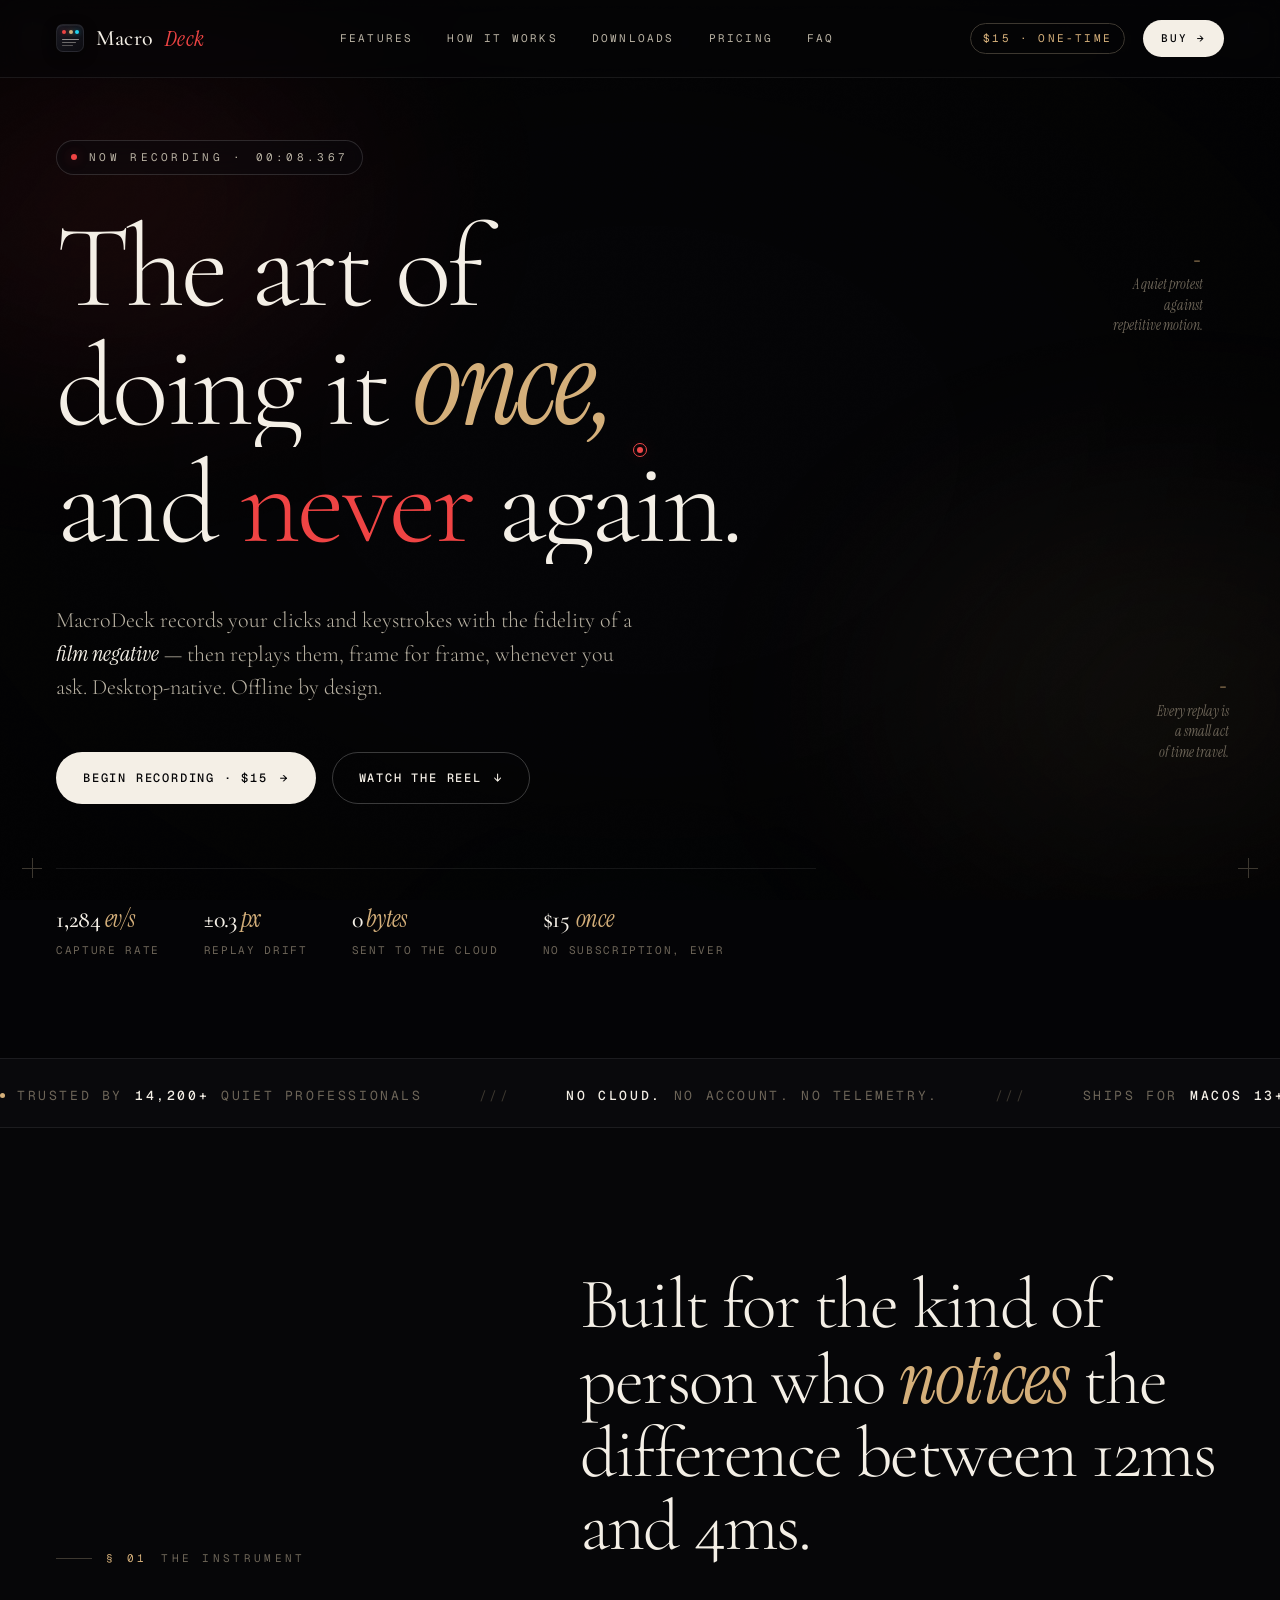
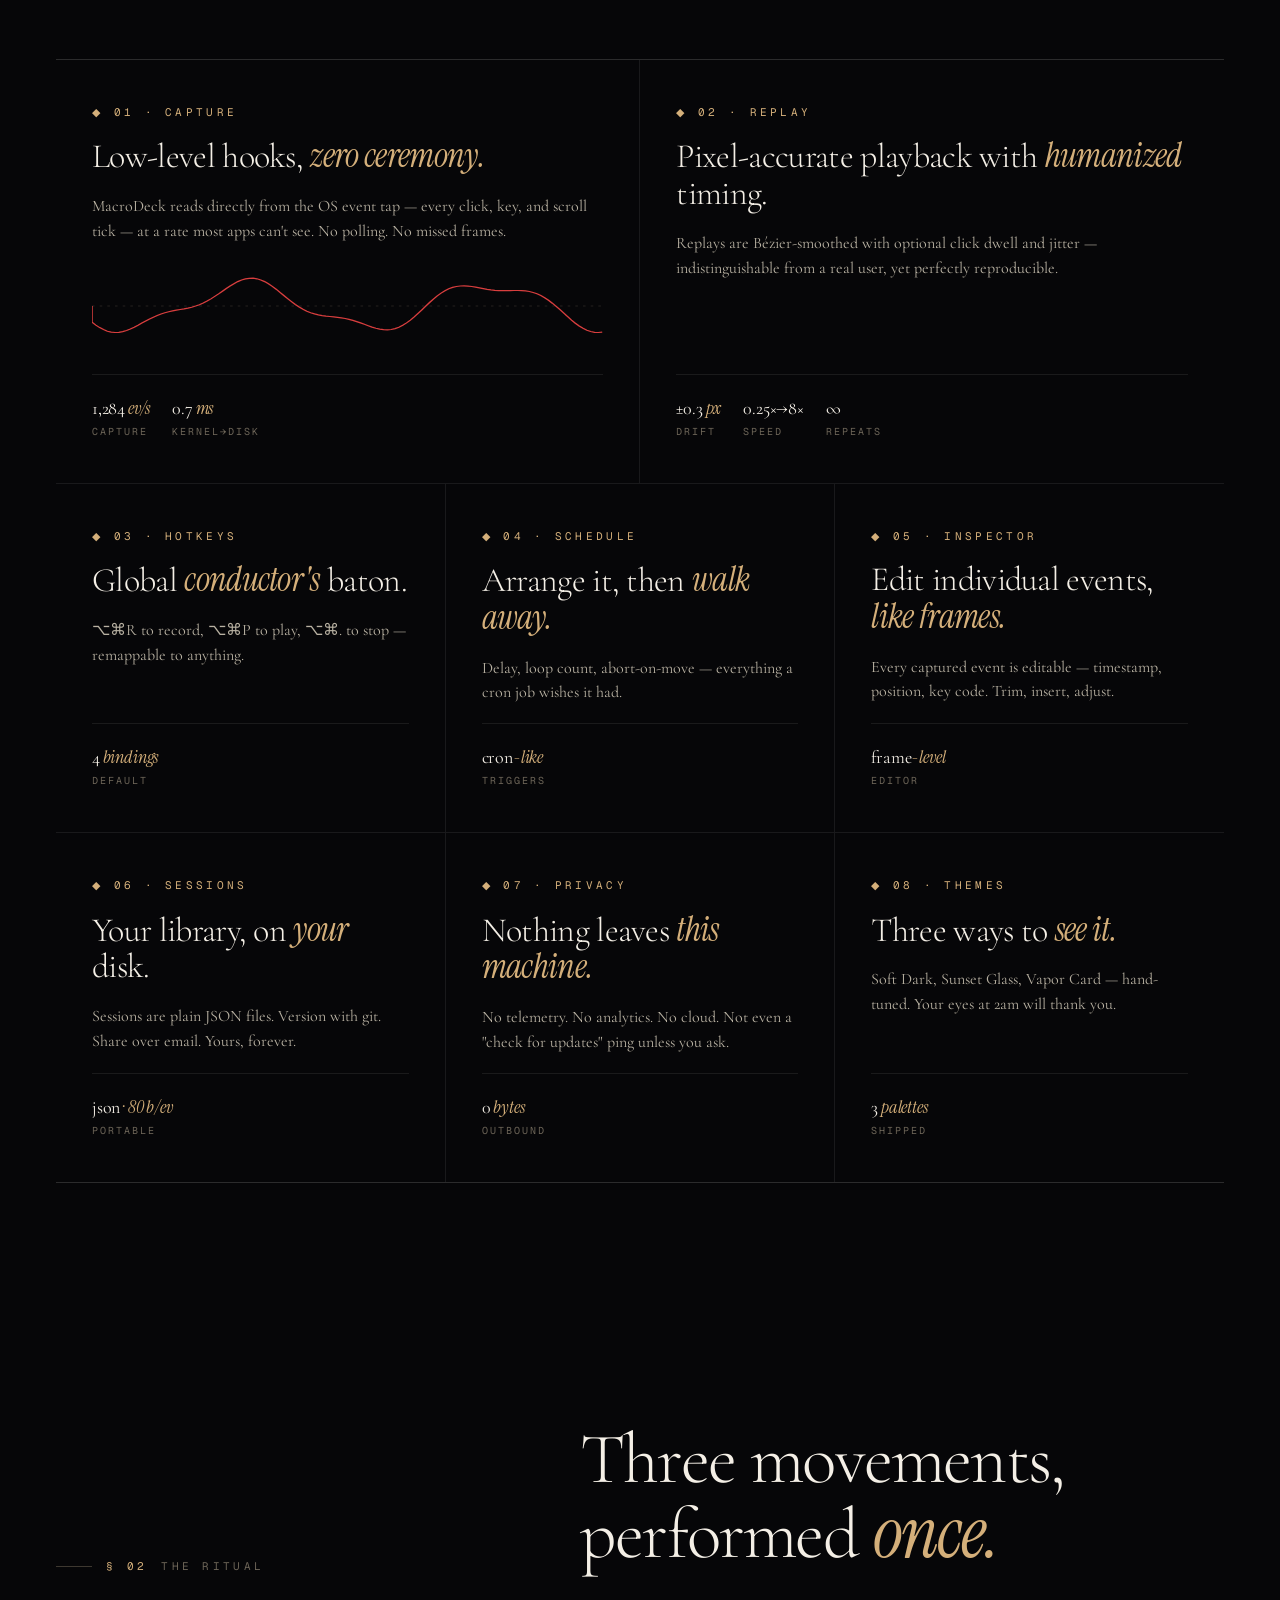
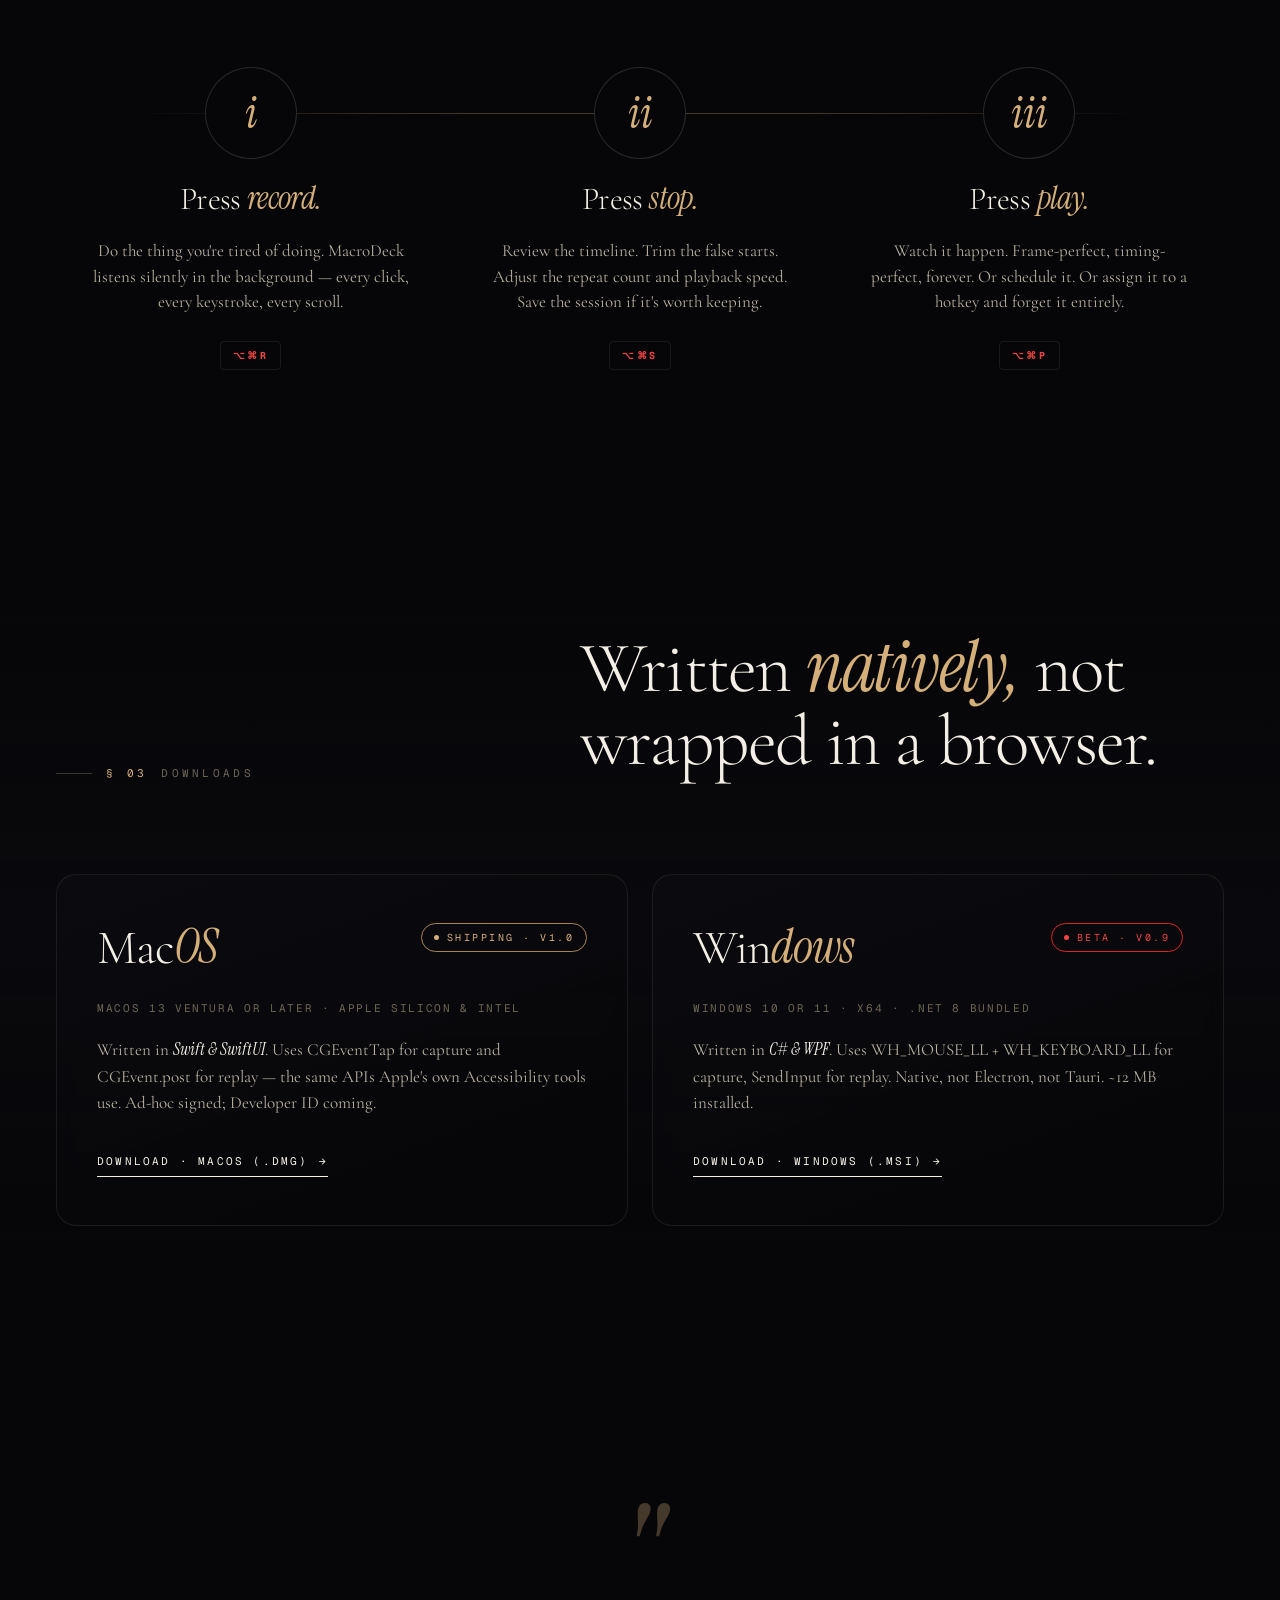
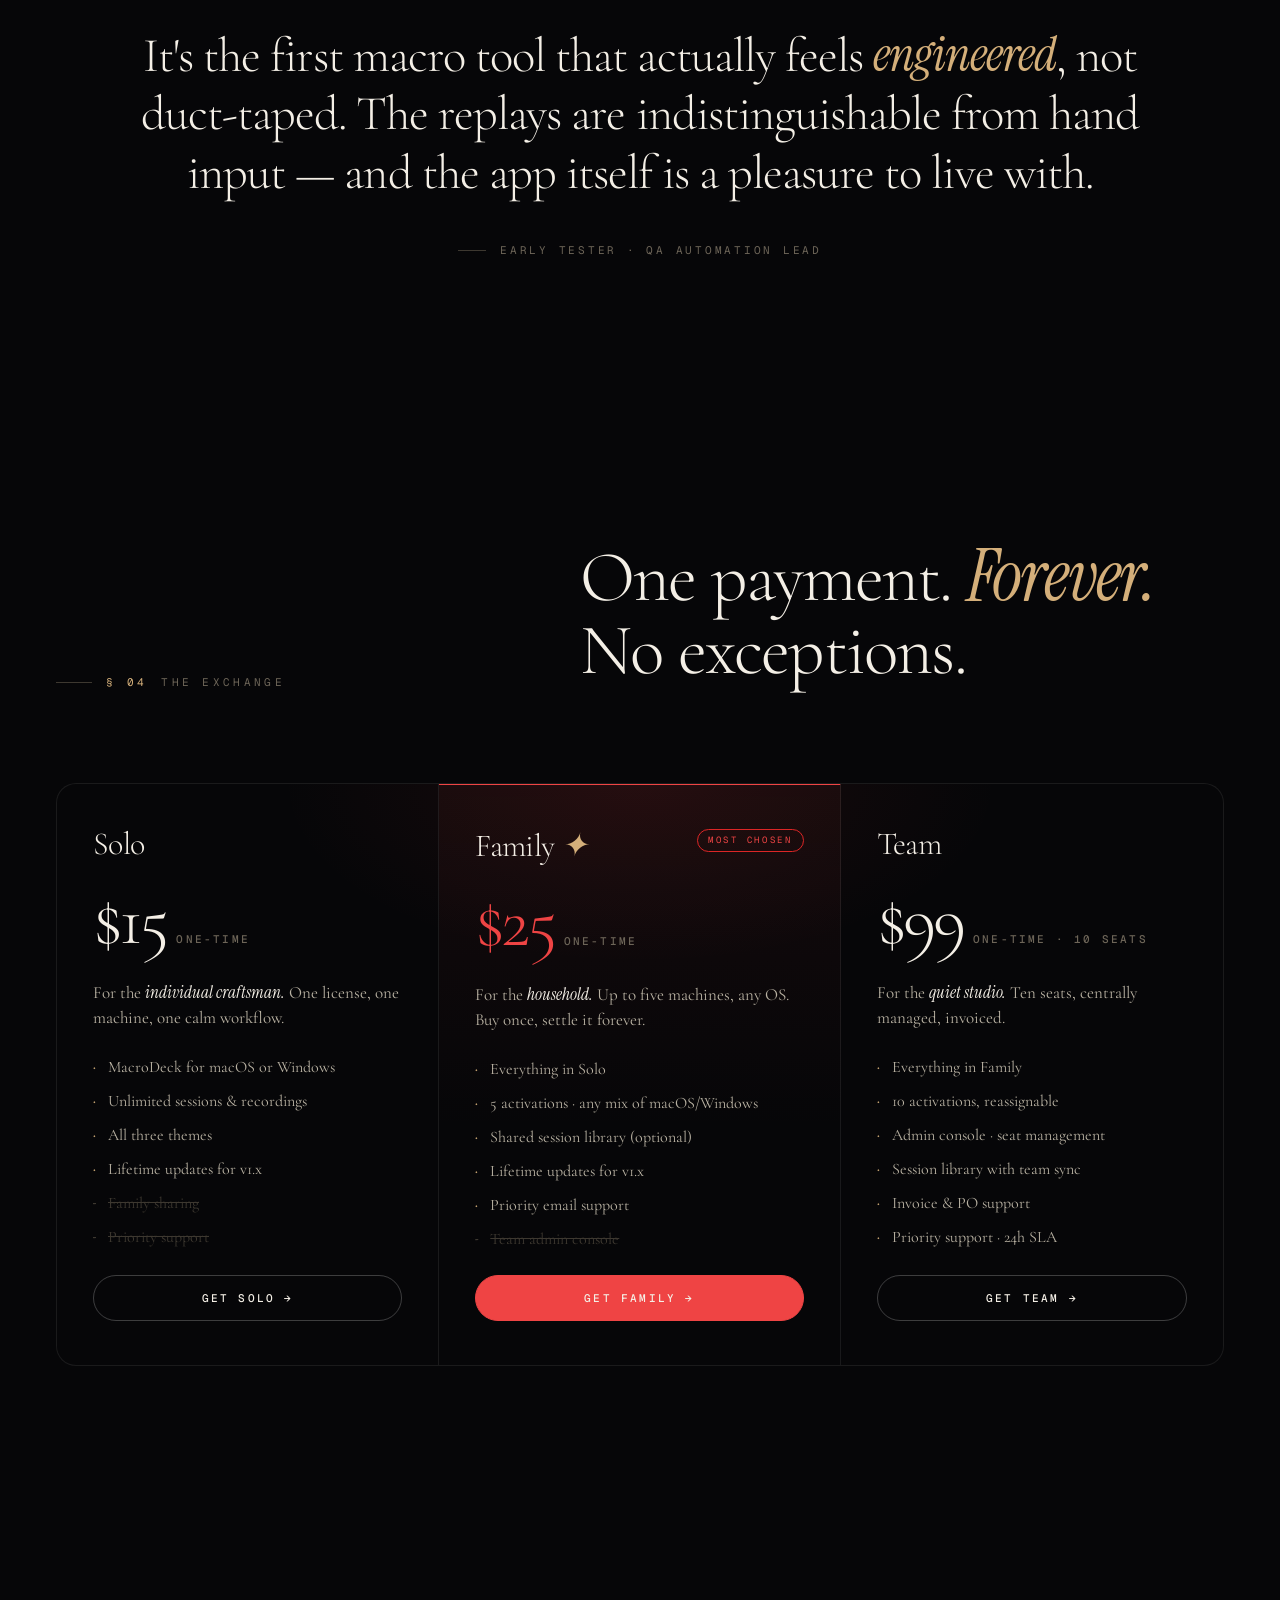
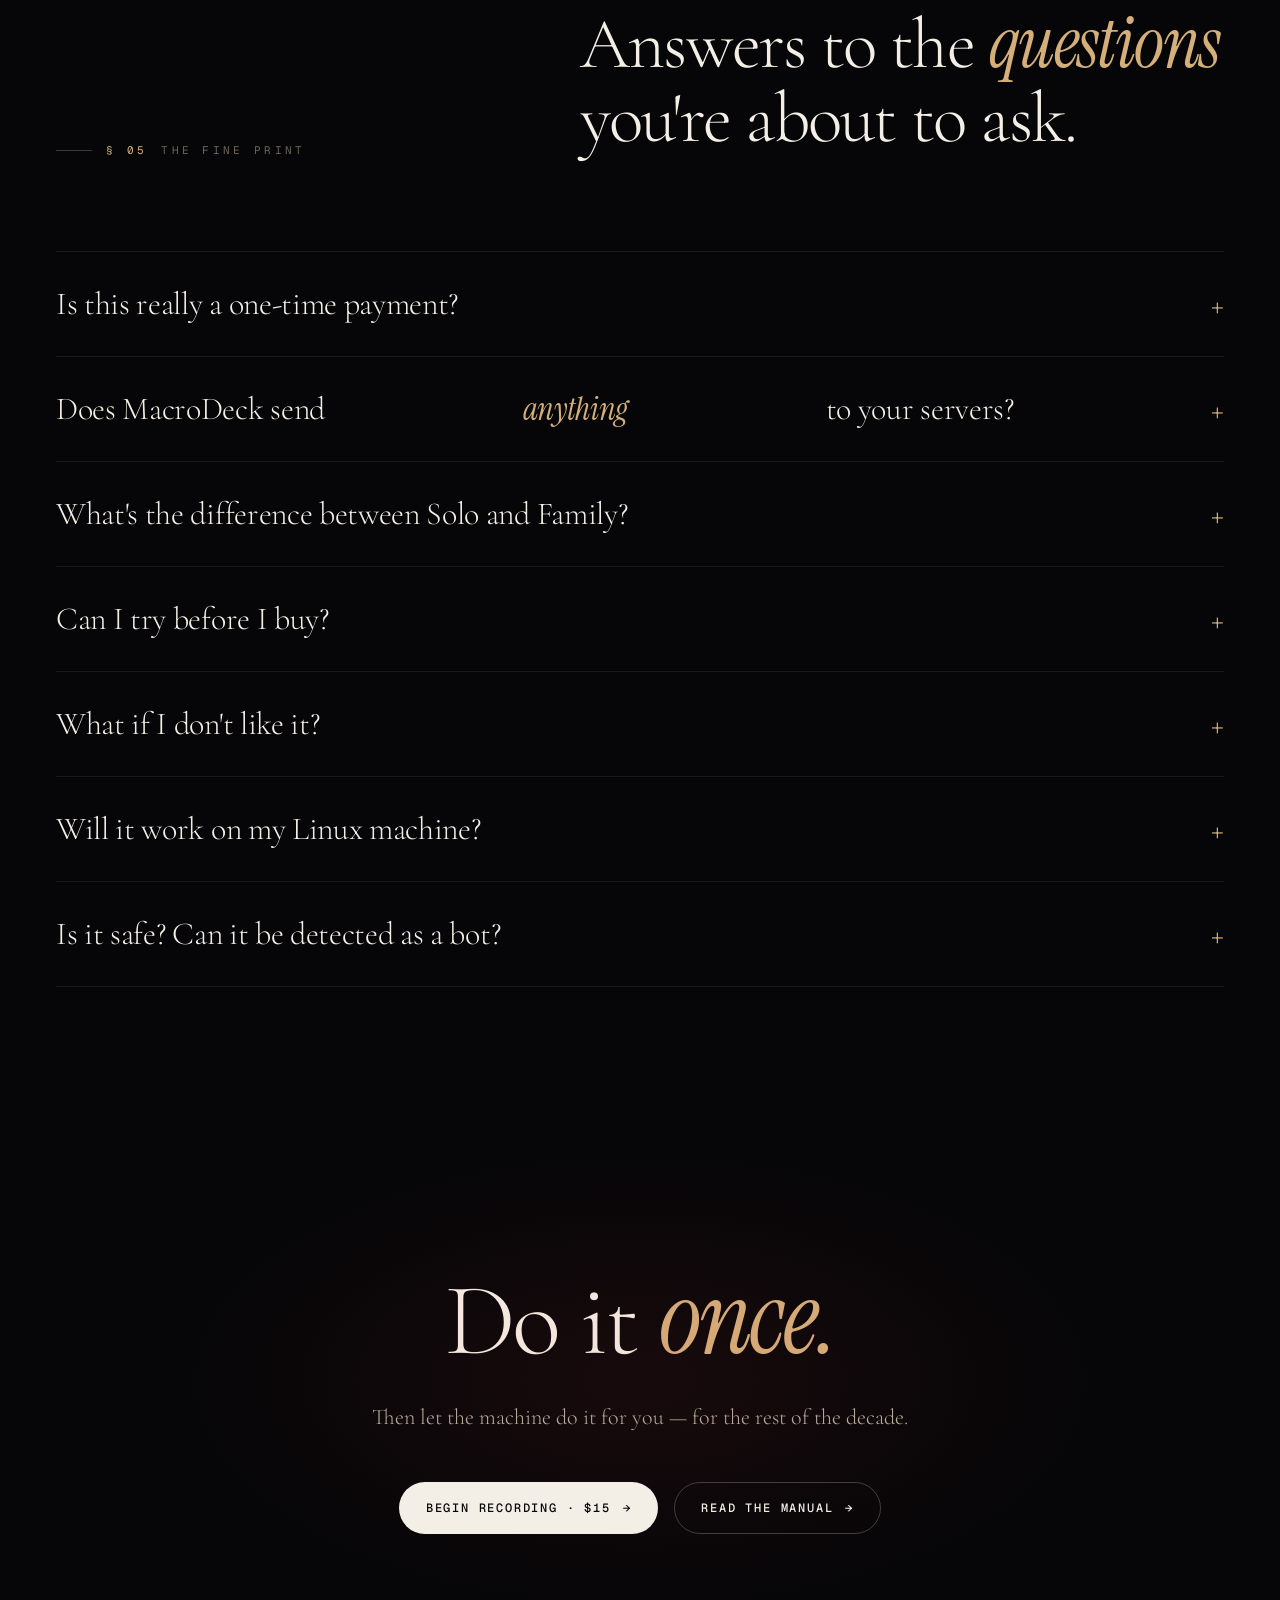
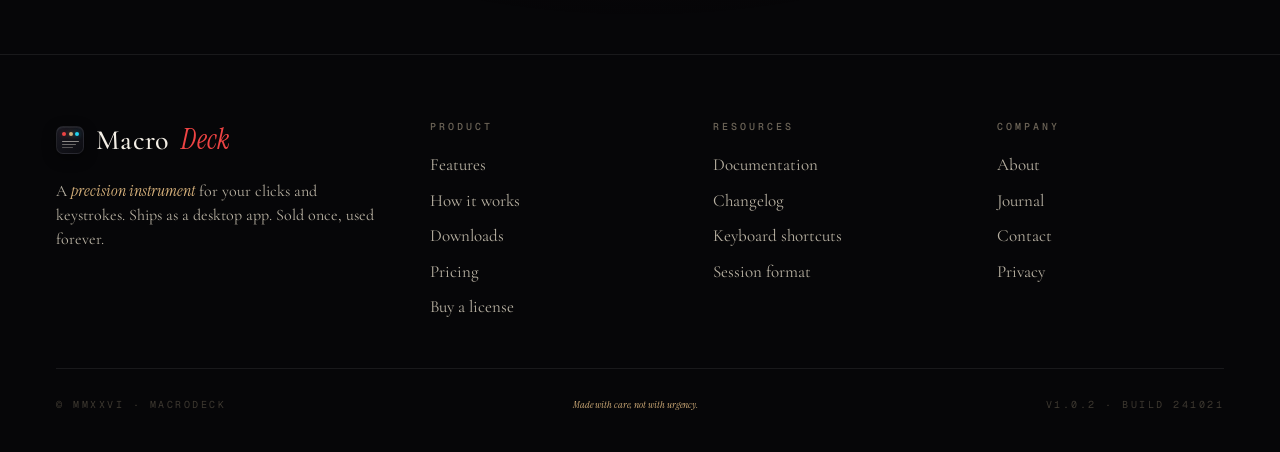
==== index.html @ 84c3fef1 "Wire Azure auto-deploy + download buttons to github releases" ====
<!doctype html>
<html lang="en">
<head>
<meta charset="utf-8" />
<meta name="viewport" content="width=device-width, initial-scale=1" />
<title>MacroDeck — The art of doing it once, and never again</title>
<meta name="description" content="A precision macro recorder for macOS and Windows. Record your clicks and keystrokes with film-grade fidelity, then replay them whenever you ask. $15 one-time." />
<link rel="preconnect" href="https://fonts.googleapis.com">
<link rel="preconnect" href="https://fonts.gstatic.com" crossorigin>
<link href="https://fonts.googleapis.com/css2?family=Geist+Mono:wght@300;400;500;600&family=Instrument+Serif:ital@0;1&family=Cormorant+Garamond:ital,wght@0,300..700;1,300..700&display=swap" rel="stylesheet">
<style>
  :root{
    --bg-0:#060608;
    --bg-1:#0c0c11;
    --bg-2:#121219;
    --bg-3:#1a1a23;
    --ink-0:#f4efe6;
    --ink-1:#b8b1a2;
    --ink-2:#6d6558;
    --ink-3:#3d3830;
    --accent:#ef4444;
    --accent-dim:#dc2626;
    --accent-soft:rgba(239,68,68,.35);
    --gold:#d4af7a;
    --gold-dim:#a88555;
    --warm:rgba(212,175,122,.18);
    --rule:rgba(255,255,255,.08);
    --rule-mid:rgba(255,255,255,.14);
    --rule-strong:rgba(255,255,255,.22);
    --ease:cubic-bezier(.2,.8,.2,1);
  }
  *,*::before,*::after{box-sizing:border-box;margin:0;padding:0}
  html{scroll-behavior:smooth;font-size:16px;-webkit-font-smoothing:antialiased}
  body{font-family:'Cormorant Garamond',serif;background:var(--bg-0);color:var(--ink-0);overflow-x:hidden;min-height:100vh;line-height:1.5;cursor:none}
  ::selection{background:var(--accent);color:var(--bg-0)}
  img{max-width:100%;display:block}
  button{font-family:inherit;cursor:none;border:0;background:none;color:inherit}
  a{color:inherit;text-decoration:none;cursor:none}
  .mono{font-family:'Geist Mono',monospace;font-feature-settings:"tnum" 1}
  .ital{font-family:'Instrument Serif',serif;font-style:italic;font-weight:400}
  .serif{font-family:'Cormorant Garamond',serif}

  /* ─── ATMOSPHERE ─── */
  .bg-layer{position:fixed;inset:0;z-index:0;pointer-events:none;overflow:hidden}
  .aurora{position:absolute;inset:-20%;filter:blur(90px);opacity:.6;will-change:transform}
  .aurora.one{background:radial-gradient(600px 400px at 20% 30%, rgba(239,68,68,.35), transparent 60%);animation:drift 28s ease-in-out infinite}
  .aurora.two{background:radial-gradient(700px 500px at 80% 70%, rgba(212,175,122,.22), transparent 60%);animation:drift 28s -9s ease-in-out infinite}
  .aurora.three{background:radial-gradient(500px 400px at 50% 100%, rgba(34,211,238,.10), transparent 60%);animation:drift 28s -18s ease-in-out infinite}
  @keyframes drift{
    0%,100%{transform:translate(0,0) scale(1)}
    33%{transform:translate(3%,-2%) scale(1.06)}
    66%{transform:translate(-2%,3%) scale(.98)}
  }
  .vignette{position:fixed;inset:0;z-index:2;pointer-events:none;background:radial-gradient(ellipse at center, transparent 35%, rgba(0,0,0,.5) 100%)}
  .grain{position:fixed;inset:0;z-index:3;pointer-events:none;opacity:.35;mix-blend-mode:overlay;background-image:url("data:image/svg+xml;utf8,<svg xmlns='http://www.w3.org/2000/svg' width='220' height='220'><filter id='n'><feTurbulence baseFrequency='0.9' numOctaves='2'/><feColorMatrix values='0 0 0 0 1 0 0 0 0 1 0 0 0 0 1 0 0 0 0.04 0'/></filter><rect width='100%' height='100%' filter='url(%23n)'/></svg>")}

  /* hero-only cursor trail canvas */
  canvas.trail{position:absolute;inset:0;z-index:1;pointer-events:none}

  /* custom cursor — follows sitewide */
  .cursor-core{position:fixed;z-index:200;width:14px;height:14px;border-radius:50%;border:1.5px solid var(--accent);pointer-events:none;mix-blend-mode:screen;transform:translate(-50%,-50%) translate(50vw,50vh);transition:width .18s var(--ease),height .18s var(--ease)}
  .cursor-core::after{content:"";position:absolute;inset:3px;border-radius:50%;background:var(--accent);box-shadow:0 0 16px var(--accent-soft)}
  .cursor-core.hover{width:40px;height:40px}
  .cursor-core.hover::after{inset:15px}
  .cursor-label{position:fixed;z-index:200;pointer-events:none;font-family:'Geist Mono',monospace;font-size:10px;letter-spacing:.2em;text-transform:uppercase;color:var(--ink-0);background:rgba(6,6,8,.8);border:1px solid rgba(255,255,255,.12);padding:4px 8px;border-radius:4px;transform:translate(16px,16px);backdrop-filter:blur(6px);opacity:0;transition:opacity .2s}
  .cursor-label.on{opacity:1}
  .cursor-label .k{color:var(--accent)}

  /* corner crosshairs (sitewide orientation markers) */
  .crosshair{position:fixed;z-index:6;width:20px;height:20px;pointer-events:none}
  .crosshair::before,.crosshair::after{content:"";position:absolute;background:var(--ink-3)}
  .crosshair::before{left:0;right:0;top:50%;height:1px}
  .crosshair::after{top:0;bottom:0;left:50%;width:1px}
  .crosshair.tl{top:22px;left:22px}
  .crosshair.tr{top:22px;right:22px}
  .crosshair.bl{bottom:22px;left:22px}
  .crosshair.br{bottom:22px;right:22px}

  /* ─── NAV ─── */
  nav.top{position:fixed;top:0;left:0;right:0;z-index:50;padding:20px 56px;display:flex;align-items:center;justify-content:space-between;backdrop-filter:blur(14px);background:rgba(6,6,8,.55);border-bottom:1px solid var(--rule)}
  .logo{font-family:'Cormorant Garamond',serif;font-weight:500;font-size:22px;letter-spacing:.01em;display:flex;align-items:center;gap:12px}
  .logo .ital{color:var(--accent)}
  .logo-mark{width:28px;height:28px;border-radius:7px;background:linear-gradient(145deg, #1a1a23, #0c0c11);border:1px solid rgba(255,255,255,.08);display:grid;grid-template-columns:repeat(3,1fr);grid-template-rows:auto auto;gap:2.5px;padding:5px;box-shadow:0 4px 14px rgba(0,0,0,.45), inset 0 1px 0 rgba(255,255,255,.06)}
  .logo-mark i{display:block;border-radius:50%;width:4px;height:4px;align-self:start;justify-self:center}
  .logo-mark i.r{background:var(--accent);box-shadow:0 0 5px var(--accent-soft)}
  .logo-mark i.a{background:var(--gold);box-shadow:0 0 5px rgba(212,175,122,.5)}
  .logo-mark i.c{background:#22d3ee;box-shadow:0 0 5px rgba(34,211,238,.5)}
  .logo-mark b{grid-column:1 / -1;display:grid;grid-template-rows:repeat(3,1fr);gap:1.5px;margin-top:2px}
  .logo-mark b::before,.logo-mark b::after{content:"";display:block;height:1.2px;border-radius:1px;background:rgba(244,239,230,.55)}
  .logo-mark b::after{width:65%;background:rgba(244,239,230,.3)}
  .logo-mark b em{display:block;height:1.2px;border-radius:1px;background:rgba(244,239,230,.4);width:82%}
  nav.top .links{display:flex;gap:34px;font-family:'Geist Mono',monospace;font-size:11px;letter-spacing:.2em;text-transform:uppercase;color:var(--ink-1)}
  nav.top .links a{transition:color .25s}
  nav.top .links a:hover{color:var(--ink-0)}
  nav.top .right{display:flex;align-items:center;gap:18px}
  nav.top .price-pill{font-family:'Geist Mono',monospace;font-size:11px;letter-spacing:.2em;text-transform:uppercase;color:var(--gold);padding:6px 12px;border:1px solid var(--ink-3);border-radius:100px}
  .nav-btn{font-family:'Geist Mono',monospace;font-size:11px;letter-spacing:.18em;text-transform:uppercase;padding:10px 18px;border-radius:100px;background:var(--ink-0);color:var(--bg-0);font-weight:500;transition:all .3s var(--ease)}
  .nav-btn:hover{background:var(--accent);color:var(--ink-0)}

  @media (max-width:900px){
    nav.top{padding:18px 22px}
    nav.top .links{display:none}
  }

  /* ─── SHARED TYPOGRAPHY ─── */
  .eyebrow{display:inline-flex;align-items:center;gap:12px;font-family:'Geist Mono',monospace;font-size:11px;letter-spacing:.3em;text-transform:uppercase;color:var(--ink-1);padding:8px 14px;border:1px solid var(--rule-mid);border-radius:100px;background:rgba(12,12,17,.4);backdrop-filter:blur(10px);width:fit-content}
  .eyebrow .dot{width:6px;height:6px;border-radius:50%;background:var(--accent);box-shadow:0 0 12px var(--accent-soft);animation:breath 2s ease-in-out infinite}
  @keyframes breath{0%,100%{opacity:.4;transform:scale(.8)}50%{opacity:1;transform:scale(1.2)}}

  .section-kicker{display:flex;align-items:center;gap:14px;font-family:'Geist Mono',monospace;font-size:11px;letter-spacing:.3em;text-transform:uppercase;color:var(--ink-2);margin-bottom:20px}
  .section-kicker::before{content:"";width:36px;height:1px;background:var(--ink-3)}
  .section-kicker .num{color:var(--gold)}

  h2{font-family:'Cormorant Garamond',serif;font-weight:300;font-size:clamp(42px,5.6vw,76px);line-height:1.02;letter-spacing:-.025em;margin-bottom:24px}
  h2 .ital{font-family:'Instrument Serif',serif;font-style:italic;font-weight:400;color:var(--gold)}
  h2 .accent{color:var(--accent)}

  .lede{font-family:'Cormorant Garamond',serif;font-weight:300;font-size:20px;line-height:1.55;color:var(--ink-1);max-width:580px}
  .lede em{font-family:'Instrument Serif',serif;font-style:italic;color:var(--ink-0);font-weight:400}

  /* ─── HERO ─── */
  .hero{position:relative;z-index:4;min-height:100vh;display:flex;flex-direction:column;justify-content:center;padding:140px 56px 100px;max-width:1400px;margin:0 auto}
  .hero-canvas-wrap{position:absolute;inset:0;z-index:0;pointer-events:none}

  .hero .eyebrow{margin-bottom:36px;opacity:0;animation:fadeUp 1s .1s var(--ease) forwards}

  h1{
    font-family:'Cormorant Garamond',serif;
    font-weight:300;
    font-size:clamp(56px,9.2vw,150px);
    line-height:.96;
    letter-spacing:-.03em;
    max-width:1200px;
    margin-bottom:40px;
    position:relative;z-index:5;
  }
  h1 .line{display:block;overflow:hidden;padding-bottom:4px}
  h1 .line > span{display:inline-block;opacity:0;transform:translateY(36px);animation:rise 1.1s var(--ease) forwards}
  h1 .line:nth-child(1) > span{animation-delay:.3s}
  h1 .line:nth-child(2) > span{animation-delay:.5s}
  h1 .line:nth-child(3) > span{animation-delay:.7s}
  @keyframes rise{to{opacity:1;transform:translateY(0)}}
  @keyframes fadeUp{from{opacity:0;transform:translateY(14px)}to{opacity:1;transform:translateY(0)}}
  h1 .ital{font-family:'Instrument Serif',serif;font-style:italic;font-weight:400;color:var(--gold);position:relative}
  h1 .ital::after{content:"";position:absolute;bottom:.05em;left:0;right:0;height:1px;background:linear-gradient(90deg, transparent, var(--gold), transparent);opacity:0;animation:underline 1s 1.4s forwards}
  @keyframes underline{to{opacity:.6}}
  h1 .accent{color:var(--accent)}

  .hero .sub{font-family:'Cormorant Garamond',serif;font-weight:300;font-size:22px;line-height:1.5;color:var(--ink-1);max-width:580px;margin-bottom:48px;opacity:0;animation:fadeUp 1s .95s var(--ease) forwards;position:relative;z-index:5}
  .hero .sub em{font-family:'Instrument Serif',serif;font-style:italic;color:var(--ink-0);font-weight:400}

  .cta{display:flex;gap:16px;align-items:center;flex-wrap:wrap;opacity:0;animation:fadeUp 1s 1.15s var(--ease) forwards;position:relative;z-index:5}
  .btn{display:inline-flex;align-items:center;gap:12px;padding:16px 26px;border-radius:100px;font-family:'Geist Mono',monospace;font-size:12px;font-weight:500;letter-spacing:.15em;text-transform:uppercase;transition:all .35s var(--ease);border:1px solid transparent;position:relative;overflow:hidden}
  .btn-primary{background:var(--ink-0);color:var(--bg-0)}
  .btn-primary::before{content:"";position:absolute;inset:0;background:var(--accent);transform:translateX(-101%);transition:transform .45s var(--ease)}
  .btn-primary:hover{color:var(--ink-0)}
  .btn-primary:hover::before{transform:translateX(0)}
  .btn-primary span{position:relative;z-index:1;display:inline-flex;align-items:center;gap:12px}
  .btn-ghost{border-color:var(--rule-strong);color:var(--ink-0)}
  .btn-ghost:hover{border-color:var(--gold);color:var(--gold)}
  .btn .arrow{display:inline-block;transition:transform .3s var(--ease)}
  .btn:hover .arrow{transform:translateX(4px)}

  .hero .meta-row{margin-top:64px;display:flex;gap:44px;font-family:'Geist Mono',monospace;font-size:11px;letter-spacing:.15em;text-transform:uppercase;color:var(--ink-2);opacity:0;animation:fadeUp 1s 1.4s var(--ease) forwards;flex-wrap:wrap;padding-top:32px;border-top:1px solid var(--rule);max-width:760px;position:relative;z-index:5}
  .hero .meta-row b{color:var(--ink-0);font-weight:500;display:block;font-size:24px;font-family:'Cormorant Garamond',serif;letter-spacing:-.01em;margin-bottom:4px;text-transform:none}
  .hero .meta-row b .ital{font-family:'Instrument Serif',serif;color:var(--gold);font-style:italic}

  /* poetic margin notes */
  .margin-note{position:absolute;font-family:'Instrument Serif',serif;font-style:italic;font-size:14px;color:var(--ink-2);max-width:220px;line-height:1.45;opacity:0;animation:fadeUp 1s 1.6s forwards;z-index:5}
  .margin-note::before{content:"—";display:block;color:var(--gold);margin-bottom:6px;font-style:normal;font-family:'Geist Mono',monospace;font-size:10px;letter-spacing:.3em}
  .margin-note.a{top:24%;right:6%;text-align:right}
  .margin-note.b{bottom:28%;right:4%;max-width:230px;text-align:right}
  @media (max-width:1100px){.margin-note{display:none}}

  /* ─── SECTION WRAPPER ─── */
  section{position:relative;z-index:4}
  .container{max-width:1400px;margin:0 auto;padding:0 56px}
  .section-head{display:grid;grid-template-columns:1fr 1.4fr;gap:64px;align-items:end;margin-bottom:72px}
  @media (max-width:900px){.section-head{grid-template-columns:1fr;gap:28px;margin-bottom:48px} .container{padding:0 24px} .hero{padding:120px 24px 80px}}

  /* ─── TICKER BAND ─── */
  .band{border-top:1px solid var(--rule);border-bottom:1px solid var(--rule);overflow:hidden;white-space:nowrap;padding:22px 0;background:rgba(12,12,17,.5)}
  .band-track{display:inline-flex;gap:56px;font-family:'Geist Mono',monospace;font-size:13px;letter-spacing:.2em;text-transform:uppercase;color:var(--ink-2);animation:slide 40s linear infinite}
  .band-track span{display:inline-flex;align-items:center;gap:12px}
  .band-track span b{color:var(--ink-0);font-weight:500}
  .band-track .sep{color:var(--ink-3);font-family:inherit}
  .band-track .dot{width:5px;height:5px;border-radius:50%;background:var(--gold);display:inline-block}
  @keyframes slide{from{transform:translateX(0)}to{transform:translateX(-50%)}}

  /* ─── FEATURES ─── */
  .features{padding:140px 0 120px}
  .f-grid{display:grid;grid-template-columns:repeat(6,1fr);gap:1px;background:var(--rule);border-top:1px solid var(--rule);border-bottom:1px solid var(--rule)}
  .f-cell{grid-column:span 2;padding:44px 36px;background:var(--bg-0);position:relative;transition:background .5s var(--ease);min-height:300px;display:flex;flex-direction:column;gap:18px}
  .f-cell.wide{grid-column:span 3}
  .f-cell.tall{grid-column:span 3}
  .f-cell:hover{background:var(--bg-1)}
  .f-cell::before{content:"";position:absolute;left:0;top:0;width:0;height:1px;background:var(--accent);transition:width .6s var(--ease)}
  .f-cell:hover::before{width:100%}
  .f-num{font-family:'Geist Mono',monospace;font-size:11px;letter-spacing:.3em;color:var(--gold);text-transform:uppercase}
  .f-title{font-family:'Cormorant Garamond',serif;font-weight:300;font-size:34px;letter-spacing:-.02em;line-height:1.08;color:var(--ink-0)}
  .f-title .ital{font-family:'Instrument Serif',serif;font-style:italic;color:var(--gold)}
  .f-body{font-family:'Cormorant Garamond',serif;font-weight:400;font-size:16px;line-height:1.55;color:var(--ink-1)}
  .f-specs{margin-top:auto;display:flex;gap:22px;font-family:'Geist Mono',monospace;font-size:10px;letter-spacing:.2em;text-transform:uppercase;color:var(--ink-2);padding-top:20px;border-top:1px solid var(--rule)}
  .f-specs b{color:var(--ink-0);display:block;font-size:18px;font-family:'Cormorant Garamond',serif;text-transform:none;letter-spacing:-.01em;margin-bottom:2px;font-weight:400}
  .f-specs b .ital{font-family:'Instrument Serif',serif;color:var(--gold);font-style:italic}

  /* mini visualizations inside feature cells */
  .f-viz{height:100px;position:relative;margin-top:-6px}
  .f-viz svg{width:100%;height:100%}
  .v-line{fill:none;stroke:var(--ink-0);stroke-width:1.2;opacity:.5}
  .v-line.accent{stroke:var(--accent);opacity:.9}
  .v-dash{stroke:var(--ink-3);stroke-width:.5;stroke-dasharray:2 4;fill:none}
  .v-node{fill:var(--accent);filter:drop-shadow(0 0 6px var(--accent-soft))}

  @media (max-width:1100px){
    .f-cell, .f-cell.wide, .f-cell.tall{grid-column:span 3}
  }
  @media (max-width:700px){
    .f-grid{grid-template-columns:1fr}
    .f-cell, .f-cell.wide, .f-cell.tall{grid-column:span 1}
  }

  /* ─── HOW IT WORKS ─── */
  .how{padding:120px 0 140px;position:relative}
  .steps{display:grid;grid-template-columns:1fr 1fr 1fr;gap:0;position:relative}
  .steps::before{content:"";position:absolute;top:46px;left:6%;right:6%;height:1px;background:linear-gradient(90deg, transparent, var(--gold-dim), var(--gold-dim), transparent);opacity:.4}
  .step{padding:0 28px;text-align:center;display:flex;flex-direction:column;align-items:center;gap:22px}
  .step-num{width:92px;height:92px;border-radius:50%;border:1px solid var(--rule-mid);display:grid;place-items:center;font-family:'Cormorant Garamond',serif;font-weight:300;font-size:44px;color:var(--gold);background:var(--bg-0);position:relative;z-index:2;letter-spacing:-.02em}
  .step-num .ital{font-family:'Instrument Serif',serif;font-style:italic}
  .step-title{font-family:'Cormorant Garamond',serif;font-weight:300;font-size:32px;letter-spacing:-.02em;line-height:1.1}
  .step-title .ital{font-family:'Instrument Serif',serif;font-style:italic;color:var(--gold)}
  .step-body{font-family:'Cormorant Garamond',serif;font-size:17px;color:var(--ink-1);line-height:1.5;max-width:320px}
  .step-hot{font-family:'Geist Mono',monospace;font-size:10px;letter-spacing:.25em;text-transform:uppercase;color:var(--ink-2);padding:6px 12px;border:1px solid var(--rule);border-radius:4px;margin-top:4px}
  .step-hot b{color:var(--accent)}
  @media (max-width:900px){.steps{grid-template-columns:1fr;gap:48px}.steps::before{display:none}}

  /* ─── PLATFORMS ─── */
  .platforms{padding:120px 0;background:linear-gradient(180deg, transparent, rgba(12,12,17,.6), transparent)}
  .platform-grid{display:grid;grid-template-columns:1fr 1fr;gap:24px}
  .platform{border:1px solid var(--rule);border-radius:20px;padding:48px 40px;background:linear-gradient(160deg, rgba(12,12,17,.7), rgba(6,6,8,.8));backdrop-filter:blur(8px);position:relative;overflow:hidden;transition:border-color .4s var(--ease),transform .4s var(--ease)}
  .platform:hover{border-color:var(--gold-dim);transform:translateY(-4px)}
  .platform::after{content:"";position:absolute;inset:0;background:radial-gradient(400px 200px at 100% 0%, rgba(212,175,122,.1), transparent 60%);opacity:0;transition:opacity .5s var(--ease);pointer-events:none}
  .platform:hover::after{opacity:1}
  .platform-head{display:flex;justify-content:space-between;align-items:flex-start;margin-bottom:28px}
  .platform-name{font-family:'Cormorant Garamond',serif;font-weight:300;font-size:48px;letter-spacing:-.02em;line-height:1}
  .platform-name .ital{font-family:'Instrument Serif',serif;font-style:italic;color:var(--gold)}
  .platform-status{font-family:'Geist Mono',monospace;font-size:10px;letter-spacing:.25em;text-transform:uppercase;padding:6px 12px;border-radius:100px;display:inline-flex;align-items:center;gap:8px}
  .platform-status.ship{color:var(--gold);border:1px solid var(--gold-dim)}
  .platform-status.beta{color:var(--accent);border:1px solid var(--accent-dim)}
  .platform-status .dot{width:5px;height:5px;border-radius:50%;background:currentColor;animation:breath 2s ease-in-out infinite}
  .platform-req{font-family:'Geist Mono',monospace;font-size:11px;letter-spacing:.15em;color:var(--ink-2);text-transform:uppercase;margin-bottom:20px}
  .platform-desc{font-family:'Cormorant Garamond',serif;font-size:17px;color:var(--ink-1);line-height:1.55;margin-bottom:32px}
  .platform-desc em{font-family:'Instrument Serif',serif;font-style:italic;color:var(--ink-0)}
  .platform-download{display:inline-flex;align-items:center;gap:10px;font-family:'Geist Mono',monospace;font-size:11px;letter-spacing:.2em;text-transform:uppercase;color:var(--ink-0);padding-bottom:6px;border-bottom:1px solid var(--ink-0);transition:all .3s var(--ease)}
  .platform-download:hover{color:var(--accent);border-color:var(--accent);gap:14px}
  @media (max-width:800px){.platform-grid{grid-template-columns:1fr}}

  /* ─── QUOTE ─── */
  .quote{padding:140px 0;text-align:center;position:relative}
  .quote-mark{font-family:'Instrument Serif',serif;font-size:140px;color:var(--gold);opacity:.3;line-height:1;font-style:italic}
  .quote blockquote{font-family:'Cormorant Garamond',serif;font-weight:300;font-size:clamp(28px,3.8vw,52px);letter-spacing:-.02em;line-height:1.2;max-width:1000px;margin:0 auto 32px}
  .quote blockquote .ital{font-family:'Instrument Serif',serif;font-style:italic;color:var(--gold)}
  .quote cite{font-family:'Geist Mono',monospace;font-size:11px;letter-spacing:.25em;text-transform:uppercase;color:var(--ink-2);font-style:normal;display:inline-flex;align-items:center;gap:14px}
  .quote cite::before{content:"";width:28px;height:1px;background:var(--ink-3)}

  /* ─── PRICING ─── */
  .pricing{padding:140px 0 120px}
  .price-grid{display:grid;grid-template-columns:1fr 1.05fr 1fr;gap:0;border:1px solid var(--rule);border-radius:20px;overflow:hidden;background:var(--bg-0);position:relative}
  .price-grid::before{content:"";position:absolute;inset:0;background:radial-gradient(600px 300px at 50% 0%, rgba(239,68,68,.08), transparent 60%);pointer-events:none}
  .price-col{padding:44px 36px;border-right:1px solid var(--rule);display:flex;flex-direction:column;gap:24px;position:relative;background:transparent;transition:background .4s var(--ease)}
  .price-col:last-child{border-right:0}
  .price-col:hover{background:rgba(12,12,17,.4)}
  .price-col.featured{background:linear-gradient(180deg, rgba(239,68,68,.06), transparent 60%);border-top:2px solid var(--accent);margin-top:-1px}
  .price-col.featured .price-tag{color:var(--accent)}
  .price-head{display:flex;justify-content:space-between;align-items:flex-start}
  .price-name{font-family:'Cormorant Garamond',serif;font-weight:300;font-size:32px;letter-spacing:-.02em;line-height:1}
  .price-name .ital{font-family:'Instrument Serif',serif;font-style:italic;color:var(--gold)}
  .price-badge{font-family:'Geist Mono',monospace;font-size:9px;letter-spacing:.3em;text-transform:uppercase;color:var(--accent);padding:4px 10px;border:1px solid var(--accent-dim);border-radius:100px}
  .price-tag{font-family:'Cormorant Garamond',serif;font-weight:300;font-size:72px;letter-spacing:-.04em;line-height:1;color:var(--ink-0)}
  .price-tag .sub{font-family:'Geist Mono',monospace;font-size:11px;letter-spacing:.2em;text-transform:uppercase;color:var(--ink-2);margin-left:10px;font-weight:500}
  .price-desc{font-family:'Cormorant Garamond',serif;font-size:17px;color:var(--ink-1);line-height:1.5;min-height:50px}
  .price-desc em{font-family:'Instrument Serif',serif;font-style:italic;color:var(--ink-0)}
  .price-list{list-style:none;display:flex;flex-direction:column;gap:10px;font-family:'Cormorant Garamond',serif;font-size:16px;color:var(--ink-1)}
  .price-list li{display:flex;gap:12px;align-items:baseline}
  .price-list li::before{content:"◆";color:var(--gold);font-size:9px;position:relative;top:-2px}
  .price-list li.off{color:var(--ink-3);text-decoration:line-through}
  .price-list li.off::before{content:"◇";color:var(--ink-3)}
  .price-cta{margin-top:auto;padding:14px 22px;border-radius:100px;font-family:'Geist Mono',monospace;font-size:11px;font-weight:500;letter-spacing:.2em;text-transform:uppercase;text-align:center;transition:all .35s var(--ease);border:1px solid var(--rule-strong)}
  .price-cta:hover{background:var(--ink-0);color:var(--bg-0);border-color:var(--ink-0)}
  .price-col.featured .price-cta{background:var(--accent);color:var(--ink-0);border-color:var(--accent)}
  .price-col.featured .price-cta:hover{background:var(--ink-0);color:var(--bg-0);border-color:var(--ink-0)}
  @media (max-width:900px){.price-grid{grid-template-columns:1fr}.price-col{border-right:0;border-bottom:1px solid var(--rule)}.price-col:last-child{border-bottom:0}}

  /* ─── FAQ ─── */
  .faq{padding:120px 0}
  .faq-list{display:flex;flex-direction:column;border-top:1px solid var(--rule)}
  .faq-item{border-bottom:1px solid var(--rule);position:relative;transition:background .35s var(--ease)}
  .faq-item:hover{background:rgba(12,12,17,.3)}
  .faq-q{width:100%;display:flex;justify-content:space-between;align-items:center;gap:32px;padding:32px 0;text-align:left;font-family:'Cormorant Garamond',serif;font-weight:300;font-size:clamp(22px,2.6vw,32px);letter-spacing:-.01em;line-height:1.25;color:var(--ink-0)}
  .faq-q .ital{font-family:'Instrument Serif',serif;font-style:italic;color:var(--gold)}
  .faq-q .sign{font-family:'Cormorant Garamond',serif;font-size:32px;color:var(--gold);transition:transform .4s var(--ease);flex-shrink:0}
  .faq-item.open .faq-q .sign{transform:rotate(45deg)}
  .faq-a{max-height:0;overflow:hidden;transition:max-height .5s var(--ease),padding .5s var(--ease);font-family:'Cormorant Garamond',serif;font-size:18px;line-height:1.6;color:var(--ink-1);max-width:900px}
  .faq-a em{font-family:'Instrument Serif',serif;font-style:italic;color:var(--ink-0)}
  .faq-item.open .faq-a{max-height:400px;padding:0 0 32px}

  /* ─── FINAL CTA ─── */
  .final{padding:160px 0 120px;text-align:center;position:relative}
  .final::before{content:"";position:absolute;inset:0;background:radial-gradient(800px 400px at 50% 50%, rgba(239,68,68,.08), transparent 60%);pointer-events:none}
  .final h2{font-size:clamp(56px,8vw,128px);margin-bottom:28px;max-width:1100px;margin-left:auto;margin-right:auto}
  .final .lede{margin:0 auto 48px;font-size:22px}
  .final .cta{justify-content:center}

  /* ─── FOOTER ─── */
  footer{border-top:1px solid var(--rule);padding:64px 56px 40px;position:relative;z-index:4}
  .foot-grid{max-width:1400px;margin:0 auto;display:grid;grid-template-columns:1.4fr 1fr 1fr 1fr;gap:56px;padding-bottom:48px;border-bottom:1px solid var(--rule)}
  .foot-brand{display:flex;flex-direction:column;gap:18px;max-width:380px}
  .foot-brand .logo{font-size:28px}
  .foot-tag{font-family:'Cormorant Garamond',serif;font-size:16px;color:var(--ink-1);line-height:1.5}
  .foot-tag em{font-family:'Instrument Serif',serif;font-style:italic;color:var(--gold)}
  .foot-col h4{font-family:'Geist Mono',monospace;font-size:10px;letter-spacing:.3em;text-transform:uppercase;color:var(--ink-2);margin-bottom:18px;font-weight:500}
  .foot-col ul{list-style:none;display:flex;flex-direction:column;gap:10px}
  .foot-col a{font-family:'Cormorant Garamond',serif;font-size:17px;color:var(--ink-1);transition:color .3s}
  .foot-col a:hover{color:var(--ink-0)}
  .foot-bottom{max-width:1400px;margin:0 auto;padding-top:28px;display:flex;justify-content:space-between;align-items:center;font-family:'Geist Mono',monospace;font-size:10px;letter-spacing:.25em;text-transform:uppercase;color:var(--ink-3);flex-wrap:wrap;gap:16px}
  .foot-bottom .ital{font-family:'Instrument Serif',serif;color:var(--gold);font-style:italic;text-transform:none;letter-spacing:0}
  @media (max-width:900px){.foot-grid{grid-template-columns:1fr 1fr;gap:40px}footer{padding:48px 24px 32px}}
  @media (max-width:560px){.foot-grid{grid-template-columns:1fr}}
</style>
</head>
<body>

<div class="bg-layer">
  <div class="aurora one"></div>
  <div class="aurora two"></div>
  <div class="aurora three"></div>
</div>
<div class="vignette"></div>
<div class="grain"></div>

<div class="crosshair tl"></div>
<div class="crosshair tr"></div>
<div class="crosshair bl"></div>
<div class="crosshair br"></div>

<div class="cursor-core" id="cc"></div>
<div class="cursor-label" id="cl"><span class="k">REC</span> · <span id="cx">0</span>,<span id="cy">0</span></div>

<nav class="top">
  <a href="#" class="logo"><span class="logo-mark" aria-hidden="true"><i class="r"></i><i class="a"></i><i class="c"></i><b><em></em></b></span> Macro<span class="ital">Deck</span></a>
  <div class="links">
    <a href="#features">Features</a>
    <a href="#how">How it works</a>
    <a href="#downloads">Downloads</a>
    <a href="#pricing">Pricing</a>
    <a href="#faq">FAQ</a>
  </div>
  <div class="right">
    <span class="price-pill">$15 · One-time</span>
    <a href="checkout.html" class="nav-btn">Buy →</a>
  </div>
</nav>

<!-- ─── HERO ─── -->
<section class="hero">
  <div class="hero-canvas-wrap"><canvas class="trail" id="trail"></canvas></div>

  <span class="margin-note a">A quiet protest<br>against<br>repetitive motion.</span>
  <span class="margin-note b">Every replay is<br>a small act<br>of time travel.</span>

  <div class="eyebrow"><span class="dot"></span> Now recording · <span id="heroElapsed">00:04.218</span></div>

  <h1>
    <span class="line"><span>The art of</span></span>
    <span class="line"><span>doing it <span class="ital">once,</span></span></span>
    <span class="line"><span>and <span class="accent">never</span> again.</span></span>
  </h1>

  <p class="sub">MacroDeck records your clicks and keystrokes with the fidelity of a <em>film negative</em> — then replays them, frame for frame, whenever you ask. Desktop-native. Offline by design.</p>

  <div class="cta">
    <a href="checkout.html" class="btn btn-primary"><span>Begin recording · $15 <span class="arrow">→</span></span></a>
    <a href="#features" class="btn btn-ghost">Watch the reel <span class="arrow">↓</span></a>
  </div>

  <div class="meta-row">
    <div><b>1,284<span class="ital"> ev/s</span></b>capture rate</div>
    <div><b>±0.3<span class="ital"> px</span></b>replay drift</div>
    <div><b>0<span class="ital"> bytes</span></b>sent to the cloud</div>
    <div><b>$15 <span class="ital">once</span></b>no subscription, ever</div>
  </div>
</section>

<!-- ─── TICKER BAND ─── -->
<div class="band">
  <div class="band-track">
    <span><span class="dot"></span>Trusted by <b>14,200+</b> quiet professionals</span><span class="sep">///</span>
    <span><b>No cloud.</b> No account. No telemetry.</span><span class="sep">///</span>
    <span>Ships for <b>macOS 13+</b> &amp; <b>Windows 10/11</b></span><span class="sep">///</span>
    <span><b>14-day</b> free trial · <b>30-day</b> refund</span><span class="sep">///</span>
    <span>Lovingly hand-written in <b>Swift</b> &amp; <b>C#</b></span><span class="sep">///</span>
    <span><span class="dot"></span>Trusted by <b>14,200+</b> quiet professionals</span><span class="sep">///</span>
    <span><b>No cloud.</b> No account. No telemetry.</span><span class="sep">///</span>
    <span>Ships for <b>macOS 13+</b> &amp; <b>Windows 10/11</b></span><span class="sep">///</span>
    <span><b>14-day</b> free trial · <b>30-day</b> refund</span><span class="sep">///</span>
    <span>Lovingly hand-written in <b>Swift</b> &amp; <b>C#</b></span>
  </div>
</div>

<!-- ─── FEATURES ─── -->
<section class="features" id="features">
  <div class="container">
    <div class="section-head">
      <div class="section-kicker"><span class="num">§ 01</span> The instrument</div>
      <h2>Built for the kind of person who <span class="ital">notices</span> the difference between 12ms and 4ms.</h2>
    </div>
  </div>
  <div class="container">
    <div class="f-grid">
      <div class="f-cell tall">
        <div class="f-num">◆ 01 · Capture</div>
        <div class="f-title">Low-level hooks, <span class="ital">zero ceremony.</span></div>
        <div class="f-body">MacroDeck reads directly from the OS event tap — every click, key, and scroll tick — at a rate most apps can't see. No polling. No missed frames.</div>
        <div class="f-viz">
          <svg viewBox="0 0 400 100" preserveAspectRatio="none">
            <line class="v-dash" x1="0" y1="50" x2="400" y2="50"/>
            <path class="v-line accent" id="vz-1" d=""/>
          </svg>
        </div>
        <div class="f-specs">
          <div><b>1,284<span class="ital"> ev/s</span></b>capture</div>
          <div><b>0.7<span class="ital"> ms</span></b>kernel→disk</div>
        </div>
      </div>

      <div class="f-cell wide">
        <div class="f-num">◆ 02 · Replay</div>
        <div class="f-title">Pixel-accurate playback with <span class="ital">humanized</span> timing.</div>
        <div class="f-body">Replays are Bézier-smoothed with optional click dwell and jitter — indistinguishable from a real user, yet perfectly reproducible.</div>
        <div class="f-specs">
          <div><b>±0.3<span class="ital"> px</span></b>drift</div>
          <div><b>0.25×→8×</b>speed</div>
          <div><b>∞</b>repeats</div>
        </div>
      </div>

      <div class="f-cell">
        <div class="f-num">◆ 03 · Hotkeys</div>
        <div class="f-title">Global <span class="ital">conductor's</span> baton.</div>
        <div class="f-body">⌥⌘R to record, ⌥⌘P to play, ⌥⌘. to stop — remappable to anything.</div>
        <div class="f-specs"><div><b>4<span class="ital"> bindings</span></b>default</div></div>
      </div>

      <div class="f-cell">
        <div class="f-num">◆ 04 · Schedule</div>
        <div class="f-title">Arrange it, then <span class="ital">walk away.</span></div>
        <div class="f-body">Delay, loop count, abort-on-move — everything a cron job wishes it had.</div>
        <div class="f-specs"><div><b>cron<span class="ital">-like</span></b>triggers</div></div>
      </div>

      <div class="f-cell">
        <div class="f-num">◆ 05 · Inspector</div>
        <div class="f-title">Edit individual events, <span class="ital">like frames.</span></div>
        <div class="f-body">Every captured event is editable — timestamp, position, key code. Trim, insert, adjust.</div>
        <div class="f-specs"><div><b>frame<span class="ital">-level</span></b>editor</div></div>
      </div>

      <div class="f-cell">
        <div class="f-num">◆ 06 · Sessions</div>
        <div class="f-title">Your library, on <span class="ital">your</span> disk.</div>
        <div class="f-body">Sessions are plain JSON files. Version with git. Share over email. Yours, forever.</div>
        <div class="f-specs"><div><b>json<span class="ital"> · 80 b/ev</span></b>portable</div></div>
      </div>

      <div class="f-cell">
        <div class="f-num">◆ 07 · Privacy</div>
        <div class="f-title">Nothing leaves <span class="ital">this machine.</span></div>
        <div class="f-body">No telemetry. No analytics. No cloud. Not even a "check for updates" ping unless you ask.</div>
        <div class="f-specs"><div><b>0<span class="ital"> bytes</span></b>outbound</div></div>
      </div>

      <div class="f-cell">
        <div class="f-num">◆ 08 · Themes</div>
        <div class="f-title">Three ways to <span class="ital">see it.</span></div>
        <div class="f-body">Soft Dark, Sunset Glass, Vapor Card — hand-tuned. Your eyes at 2am will thank you.</div>
        <div class="f-specs"><div><b>3<span class="ital"> palettes</span></b>shipped</div></div>
      </div>
    </div>
  </div>
</section>

<!-- ─── HOW IT WORKS ─── -->
<section class="how" id="how">
  <div class="container">
    <div class="section-head">
      <div class="section-kicker"><span class="num">§ 02</span> The ritual</div>
      <h2>Three movements, performed <span class="ital">once.</span></h2>
    </div>
    <div class="steps">
      <div class="step">
        <div class="step-num"><span class="ital">i</span></div>
        <div class="step-title">Press <span class="ital">record.</span></div>
        <div class="step-body">Do the thing you're tired of doing. MacroDeck listens silently in the background — every click, every keystroke, every scroll.</div>
        <div class="step-hot"><b>⌥⌘R</b></div>
      </div>
      <div class="step">
        <div class="step-num"><span class="ital">ii</span></div>
        <div class="step-title">Press <span class="ital">stop.</span></div>
        <div class="step-body">Review the timeline. Trim the false starts. Adjust the repeat count and playback speed. Save the session if it's worth keeping.</div>
        <div class="step-hot"><b>⌥⌘S</b></div>
      </div>
      <div class="step">
        <div class="step-num"><span class="ital">iii</span></div>
        <div class="step-title">Press <span class="ital">play.</span></div>
        <div class="step-body">Watch it happen. Frame-perfect, timing-perfect, forever. Or schedule it. Or assign it to a hotkey and forget it entirely.</div>
        <div class="step-hot"><b>⌥⌘P</b></div>
      </div>
    </div>
  </div>
</section>

<!-- ─── PLATFORMS ─── -->
<section class="platforms" id="downloads">
  <div class="container">
    <div class="section-head">
      <div class="section-kicker"><span class="num">§ 03</span> Downloads</div>
      <h2>Written <span class="ital">natively,</span> not wrapped in a browser.</h2>
    </div>
    <div class="platform-grid">
      <div class="platform">
        <div class="platform-head">
          <div class="platform-name">Mac<span class="ital">OS</span></div>
          <span class="platform-status ship"><span class="dot"></span>Shipping · v1.0</span>
        </div>
        <div class="platform-req">macOS 13 Ventura or later · Apple Silicon &amp; Intel</div>
        <div class="platform-desc">Written in <em>Swift &amp; SwiftUI</em>. Uses CGEventTap for capture and CGEvent.post for replay — the same APIs Apple's own Accessibility tools use. Ad-hoc signed; Developer ID coming.</div>
        <a href="https://github.com/dammyboss/macrodeck-releases/releases/latest/download/MacroDeck-macOS.dmg" class="platform-download">Download · macOS (.dmg) <span>→</span></a>
      </div>
      <div class="platform">
        <div class="platform-head">
          <div class="platform-name">Win<span class="ital">dows</span></div>
          <span class="platform-status beta"><span class="dot"></span>Beta · v0.9</span>
        </div>
        <div class="platform-req">Windows 10 or 11 · x64 · .NET 8 bundled</div>
        <div class="platform-desc">Written in <em>C# &amp; WPF</em>. Uses WH_MOUSE_LL + WH_KEYBOARD_LL for capture, SendInput for replay. Native, not Electron, not Tauri. ~12 MB installed.</div>
        <a href="https://github.com/dammyboss/macrodeck-releases/releases/latest/download/MacroDeck-Windows-Setup.msi" class="platform-download">Download · Windows (.msi) <span>→</span></a>
      </div>
    </div>
  </div>
</section>

<!-- ─── QUOTE ─── -->
<section class="quote">
  <div class="container">
    <div class="quote-mark">"</div>
    <blockquote>It's the first macro tool that actually feels <span class="ital">engineered</span>, not duct-taped. The replays are indistinguishable from hand input — and the app itself is a pleasure to live with.</blockquote>
    <cite>Early tester · QA automation lead</cite>
  </div>
</section>

<!-- ─── PRICING ─── -->
<section class="pricing" id="pricing">
  <div class="container">
    <div class="section-head">
      <div class="section-kicker"><span class="num">§ 04</span> The exchange</div>
      <h2>One payment. <span class="ital">Forever.</span> No exceptions.</h2>
    </div>
    <div class="price-grid">
      <div class="price-col">
        <div class="price-head">
          <div class="price-name">Solo</div>
        </div>
        <div class="price-tag">$15<span class="sub">one-time</span></div>
        <div class="price-desc">For the <em>individual craftsman.</em> One license, one machine, one calm workflow.</div>
        <ul class="price-list">
          <li>MacroDeck for macOS or Windows</li>
          <li>Unlimited sessions &amp; recordings</li>
          <li>All three themes</li>
          <li>Lifetime updates for v1.x</li>
          <li class="off">Family sharing</li>
          <li class="off">Priority support</li>
        </ul>
        <a href="checkout.html" class="price-cta">Get Solo →</a>
      </div>
      <div class="price-col featured">
        <div class="price-head">
          <div class="price-name">Family <span class="ital">✦</span></div>
          <span class="price-badge">Most chosen</span>
        </div>
        <div class="price-tag">$25<span class="sub">one-time</span></div>
        <div class="price-desc">For the <em>household.</em> Up to five machines, any OS. Buy once, settle it forever.</div>
        <ul class="price-list">
          <li>Everything in Solo</li>
          <li>5 activations · any mix of macOS/Windows</li>
          <li>Shared session library (optional)</li>
          <li>Lifetime updates for v1.x</li>
          <li>Priority email support</li>
          <li class="off">Team admin console</li>
        </ul>
        <a href="checkout.html" class="price-cta">Get Family →</a>
      </div>
      <div class="price-col">
        <div class="price-head">
          <div class="price-name">Team</div>
        </div>
        <div class="price-tag">$99<span class="sub">one-time · 10 seats</span></div>
        <div class="price-desc">For the <em>quiet studio.</em> Ten seats, centrally managed, invoiced.</div>
        <ul class="price-list">
          <li>Everything in Family</li>
          <li>10 activations, reassignable</li>
          <li>Admin console · seat management</li>
          <li>Session library with team sync</li>
          <li>Invoice &amp; PO support</li>
          <li>Priority support · 24h SLA</li>
        </ul>
        <a href="checkout.html" class="price-cta">Get Team →</a>
      </div>
    </div>
  </div>
</section>

<!-- ─── FAQ ─── -->
<section class="faq" id="faq">
  <div class="container">
    <div class="section-head">
      <div class="section-kicker"><span class="num">§ 05</span> The fine print</div>
      <h2>Answers to the <span class="ital">questions</span> you're about to ask.</h2>
    </div>
    <div class="faq-list">
      <div class="faq-item">
        <button class="faq-q">Is this really a one-time payment? <span class="sign">+</span></button>
        <div class="faq-a">Yes. No subscription, no recurring charge, no "freemium tier" that quietly becomes useless. Buy it once, own it forever — including every v1.x update we ship.</div>
      </div>
      <div class="faq-item">
        <button class="faq-q">Does MacroDeck send <span class="ital">anything</span> to your servers? <span class="sign">+</span></button>
        <div class="faq-a">Not a single byte. No telemetry, no analytics, no "check for updates" ping unless you explicitly ask. The binary doesn't even know how to talk to us. License validation is a one-time activation and after that you can block network access entirely.</div>
      </div>
      <div class="faq-item">
        <button class="faq-q">What's the difference between Solo and Family? <span class="sign">+</span></button>
        <div class="faq-a">Solo is one activation on one machine. Family is five activations across any mix of macOS and Windows — useful for a home with multiple computers, or one person with a Mac laptop and a Windows desktop. Both include the same app.</div>
      </div>
      <div class="faq-item">
        <button class="faq-q">Can I try before I buy? <span class="sign">+</span></button>
        <div class="faq-a">Yes — a 14-day free trial with every feature unlocked. No credit card required to start. If you don't hear from us again after day 14, it's because the app politely stopped working, not because we forgot you.</div>
      </div>
      <div class="faq-item">
        <button class="faq-q">What if I don't like it? <span class="sign">+</span></button>
        <div class="faq-a">30-day refund, no questions, no forms. Email us and we return the money within 24 hours. If you can't get it to work on your machine in particular, that's on us.</div>
      </div>
      <div class="faq-item">
        <button class="faq-q">Will it work on my Linux machine? <span class="sign">+</span></button>
        <div class="faq-a">Not yet. MacroDeck uses deep OS-specific APIs — CGEventTap on Mac, low-level hooks on Windows. A Linux port (X11 + Wayland) is on the roadmap for v2.x but we don't want to ship a half-built version just to claim the checkbox.</div>
      </div>
      <div class="faq-item">
        <button class="faq-q">Is it safe? Can it be detected as a bot? <span class="sign">+</span></button>
        <div class="faq-a">MacroDeck uses the same OS-sanctioned APIs that Apple's Accessibility tools and Microsoft's UI Automation use. It's not a kernel driver, it's not a cheat, it's not a bypass. Whether a specific site or game accepts its input is up to them — most do.</div>
      </div>
    </div>
  </div>
</section>

<!-- ─── FINAL CTA ─── -->
<section class="final">
  <div class="container">
    <h2>Do it <span class="ital">once.</span></h2>
    <p class="lede">Then let the machine do it for you — for the rest of the decade.</p>
    <div class="cta">
      <a href="checkout.html" class="btn btn-primary"><span>Begin recording · $15 <span class="arrow">→</span></span></a>
      <a href="#features" class="btn btn-ghost">Read the manual <span class="arrow">→</span></a>
    </div>
  </div>
</section>

<!-- ─── FOOTER ─── -->
<footer>
  <div class="foot-grid">
    <div class="foot-brand">
      <div class="logo"><span class="logo-mark" aria-hidden="true"><i class="r"></i><i class="a"></i><i class="c"></i><b><em></em></b></span> Macro<span class="ital">Deck</span></div>
      <div class="foot-tag">A <em>precision instrument</em> for your clicks and keystrokes. Ships as a desktop app. Sold once, used forever.</div>
    </div>
    <div class="foot-col">
      <h4>Product</h4>
      <ul>
        <li><a href="#features">Features</a></li>
        <li><a href="#how">How it works</a></li>
        <li><a href="#downloads">Downloads</a></li>
        <li><a href="#pricing">Pricing</a></li>
        <li><a href="checkout.html">Buy a license</a></li>
      </ul>
    </div>
    <div class="foot-col">
      <h4>Resources</h4>
      <ul>
        <li><a>Documentation</a></li>
        <li><a>Changelog</a></li>
        <li><a>Keyboard shortcuts</a></li>
        <li><a>Session format</a></li>
      </ul>
    </div>
    <div class="foot-col">
      <h4>Company</h4>
      <ul>
        <li><a>About</a></li>
        <li><a>Journal</a></li>
        <li><a>Contact</a></li>
        <li><a>Privacy</a></li>
      </ul>
    </div>
  </div>
  <div class="foot-bottom">
    <span>© MMXXVI · MacroDeck</span>
    <span class="ital">Made with care, not with urgency.</span>
    <span>v1.0.2 · Build 241021</span>
  </div>
</footer>

<script>
  // ─── CUSTOM CURSOR ───
  const cc = document.getElementById('cc');
  const cl = document.getElementById('cl');
  const cx = document.getElementById('cx');
  const cy = document.getElementById('cy');
  let mx = window.innerWidth/2, my = window.innerHeight/2;
  let tx = mx, ty = my;
  let hoverTarget = false;

  document.addEventListener('mousemove', e => {
    mx = e.clientX; my = e.clientY;
    cl.style.transform = `translate(${mx+16}px,${my+16}px)`;
    cl.classList.add('on');
    cx.textContent = Math.round(mx);
    cy.textContent = Math.round(my);
  });
  document.addEventListener('mouseleave', () => cl.classList.remove('on'));

  // hover state on clickable things
  document.querySelectorAll('a, button, .faq-q').forEach(el => {
    el.addEventListener('mouseenter', () => cc.classList.add('hover'));
    el.addEventListener('mouseleave', () => cc.classList.remove('hover'));
  });

  // ─── HERO CURSOR TRAIL ───
  const canvas = document.getElementById('trail');
  const ctx = canvas.getContext('2d');
  const heroEl = document.querySelector('.hero');
  function resize(){
    const r = heroEl.getBoundingClientRect();
    canvas.width = r.width;
    canvas.height = r.height;
  }
  resize(); window.addEventListener('resize', resize);

  const trail = [];
  let ambientT = 0;
  let heroRect = heroEl.getBoundingClientRect();
  window.addEventListener('scroll', () => { heroRect = heroEl.getBoundingClientRect(); });

  function tick(){
    tx += (mx - tx)*0.22;
    ty += (my - ty)*0.22;
    cc.style.transform = `translate(${tx}px,${ty}px) translate(-50%,-50%)`;

    // only draw trail while hero is visible
    const r = heroEl.getBoundingClientRect();
    if (r.bottom > 0 && r.top < window.innerHeight){
      ambientT += 0.008;
      const w = canvas.width, h = canvas.height;
      const ax = w*0.55 + Math.sin(ambientT*1.1)*w*0.3 + Math.sin(ambientT*.37)*60;
      const ay = h*0.55 + Math.cos(ambientT*.9)*h*0.25 + Math.cos(ambientT*.6)*40;

      // real cursor relative to canvas
      const px = tx - r.left;
      const py = ty - r.top;

      if (mx > r.left && mx < r.right && my > r.top && my < r.bottom){
        trail.push({x:px, y:py, t:performance.now()});
      }
      trail.push({x:ax, y:ay, t:performance.now(), ambient:true});
      while (trail.length > 200) trail.shift();

      ctx.fillStyle = 'rgba(6,6,8,0.10)';
      ctx.fillRect(0,0,w,h);

      ctx.lineCap = 'round';
      for (let i = 1; i < trail.length; i++){
        const a = trail[i-1], b = trail[i];
        if (!!a.ambient !== !!b.ambient) continue;
        const life = 1 - i/trail.length;
        ctx.beginPath();
        ctx.moveTo(a.x, a.y);
        ctx.lineTo(b.x, b.y);
        if (b.ambient){
          ctx.strokeStyle = `rgba(212,175,122,${0.10*life})`;
          ctx.lineWidth = 1;
        } else {
          ctx.strokeStyle = `rgba(239,68,68,${0.65*life})`;
          ctx.lineWidth = 2*life + 0.4;
          ctx.shadowColor = 'rgba(239,68,68,0.8)';
          ctx.shadowBlur = 10*life;
        }
        ctx.stroke();
        ctx.shadowBlur = 0;
      }

      if (Math.random() < 0.04){
        const last = trail[trail.length-1];
        if (last){
          ctx.beginPath();
          ctx.arc(last.x, last.y, 2.6, 0, Math.PI*2);
          ctx.fillStyle = 'rgba(239,68,68,0.9)';
          ctx.shadowColor = 'rgba(239,68,68,1)';
          ctx.shadowBlur = 16;
          ctx.fill();
          ctx.shadowBlur = 0;
        }
      }
    }

    requestAnimationFrame(tick);
  }
  tick();

  // ─── HERO ELAPSED TICKER ───
  const he = document.getElementById('heroElapsed');
  let et = 4.218;
  setInterval(()=>{
    et += 0.05;
    const mm = String(Math.floor(et/60)).padStart(2,'0');
    const ss = String(Math.floor(et%60)).padStart(2,'0');
    const ms = String(Math.floor((et*1000)%1000)).padStart(3,'0');
    he.textContent = `${mm}:${ss}.${ms}`;
  }, 50);

  // ─── FEATURE VIZ WAVEFORM ───
  const vz = document.getElementById('vz-1');
  let vp = 0;
  function vDraw(){
    vp += 0.06;
    let d = 'M 0 50';
    for (let x = 0; x <= 400; x += 3){
      const y = 50 + Math.sin((x/30)+vp)*22 + Math.sin((x/12)+vp*.7)*6;
      d += ` L ${x} ${y.toFixed(1)}`;
    }
    vz.setAttribute('d', d);
    requestAnimationFrame(vDraw);
  }
  vDraw();

  // ─── FAQ ACCORDION ───
  document.querySelectorAll('.faq-item').forEach(item => {
    item.querySelector('.faq-q').addEventListener('click', () => {
      item.classList.toggle('open');
    });
  });
</script>

</body>
</html>
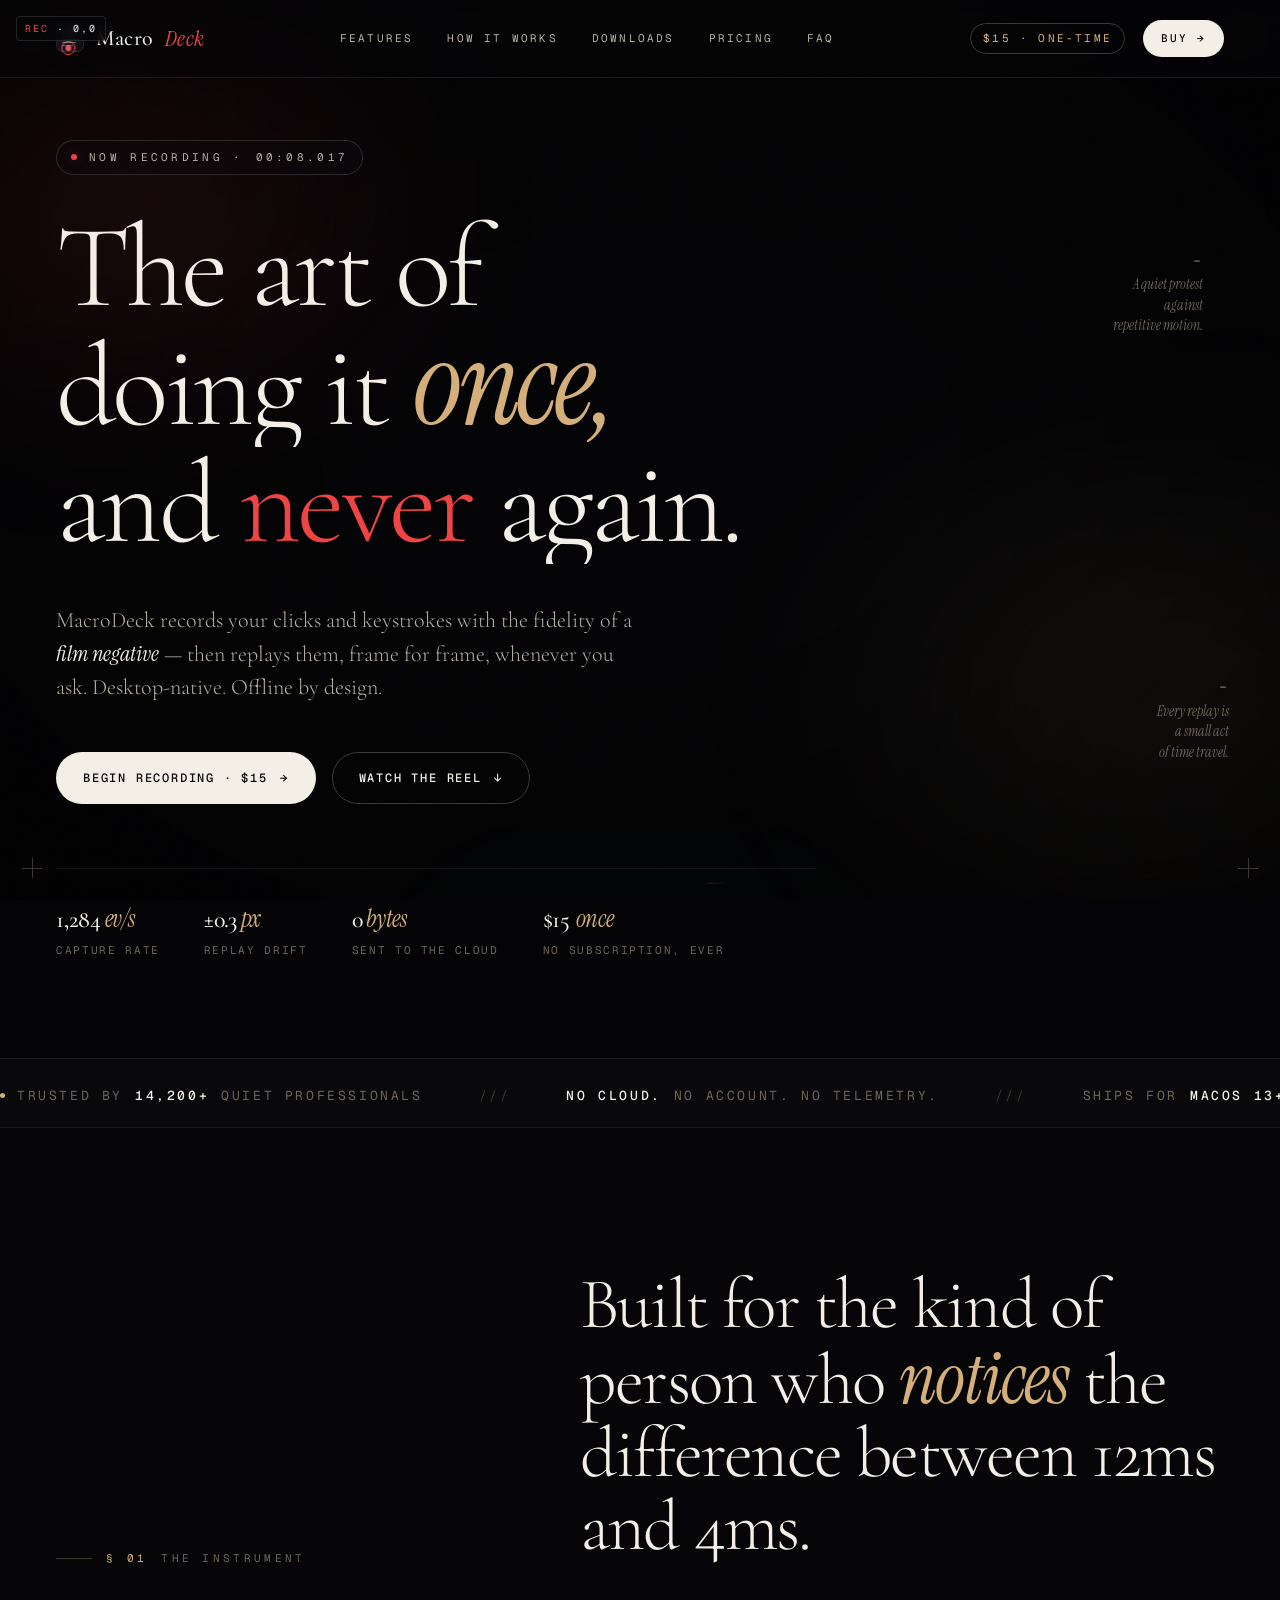
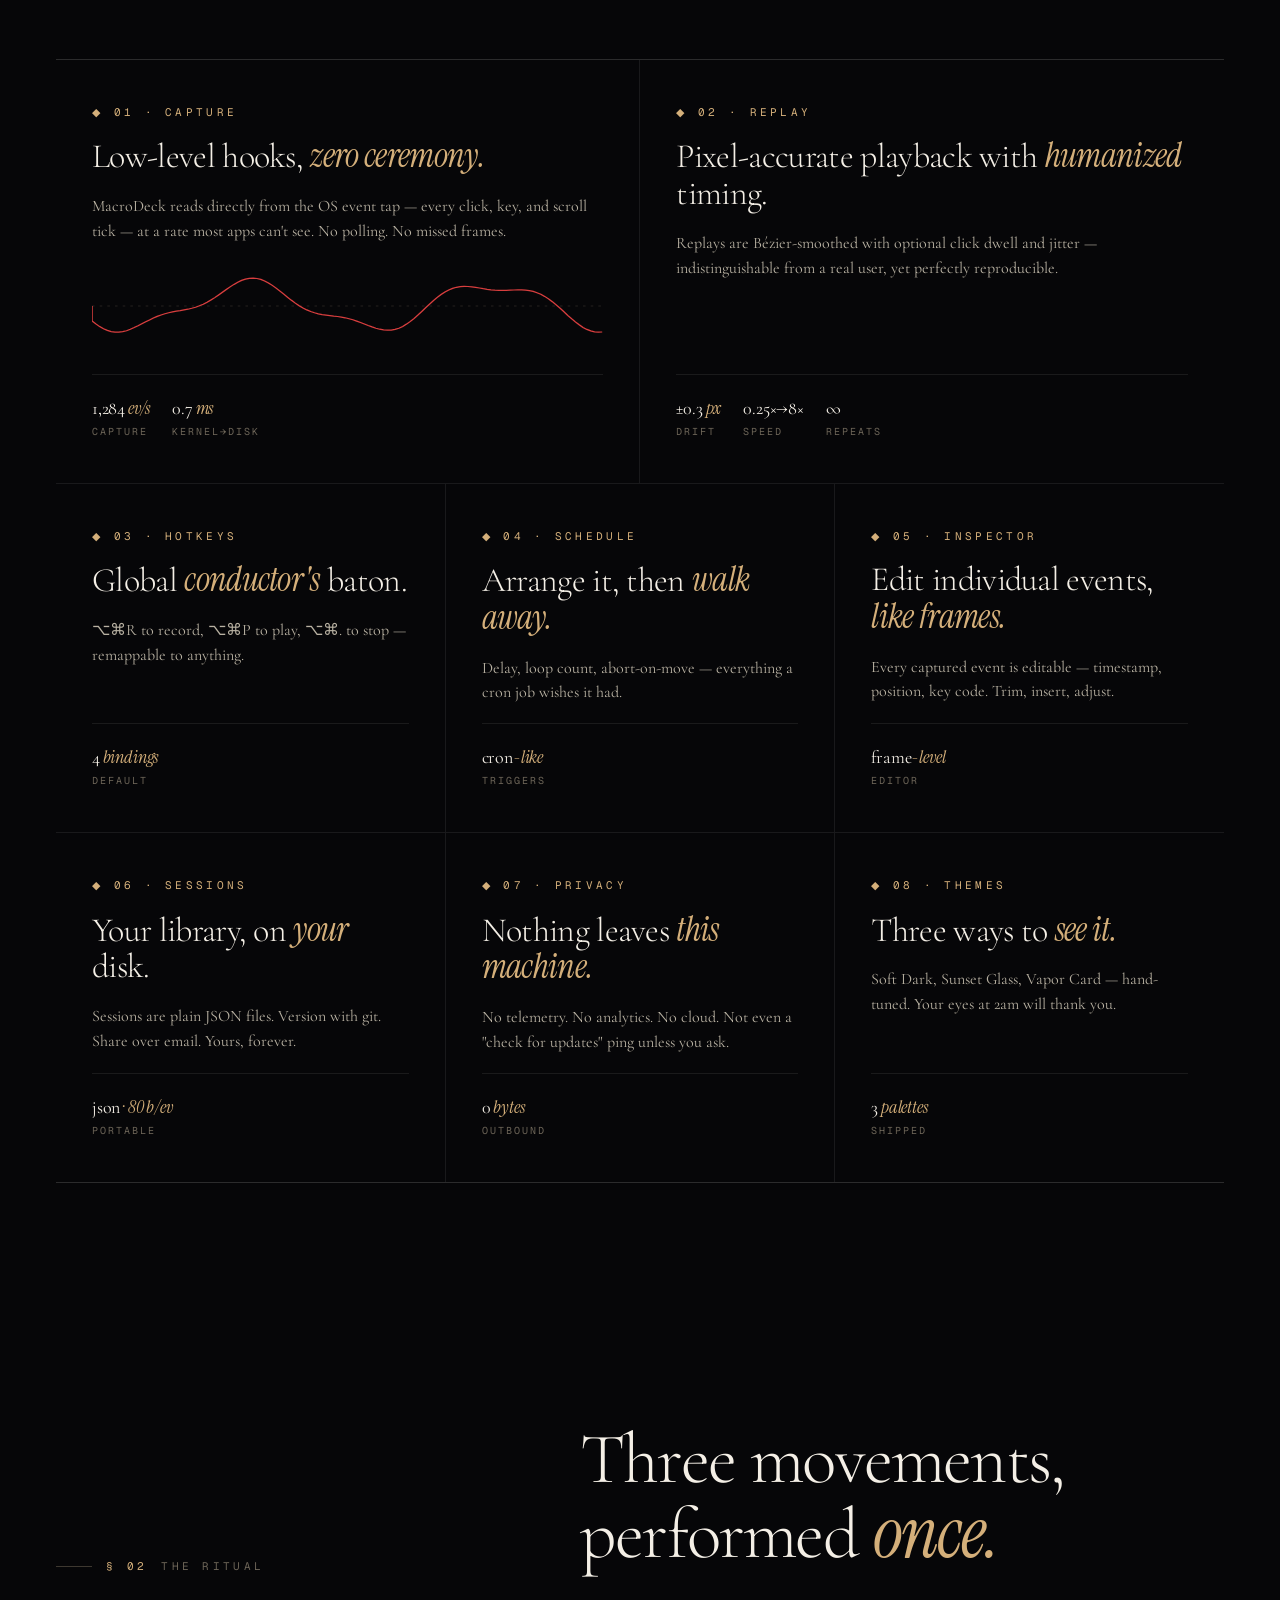
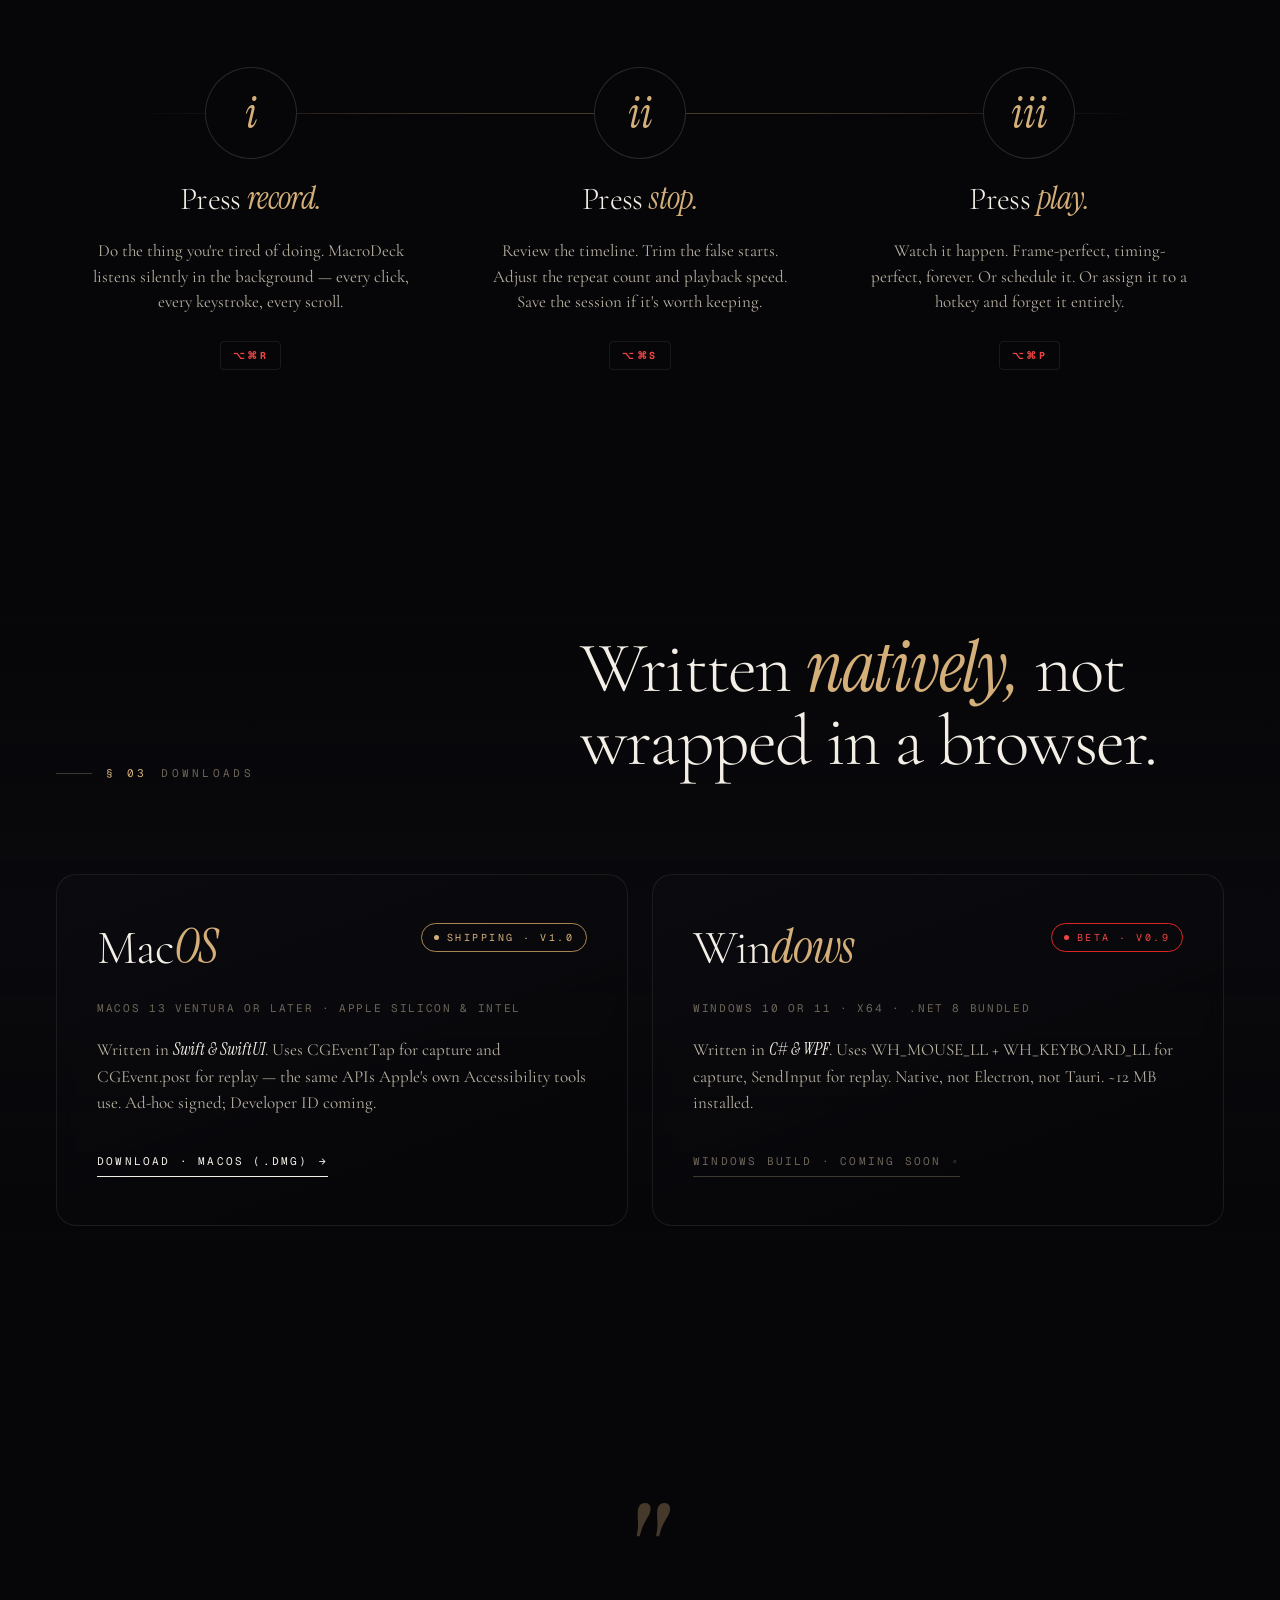
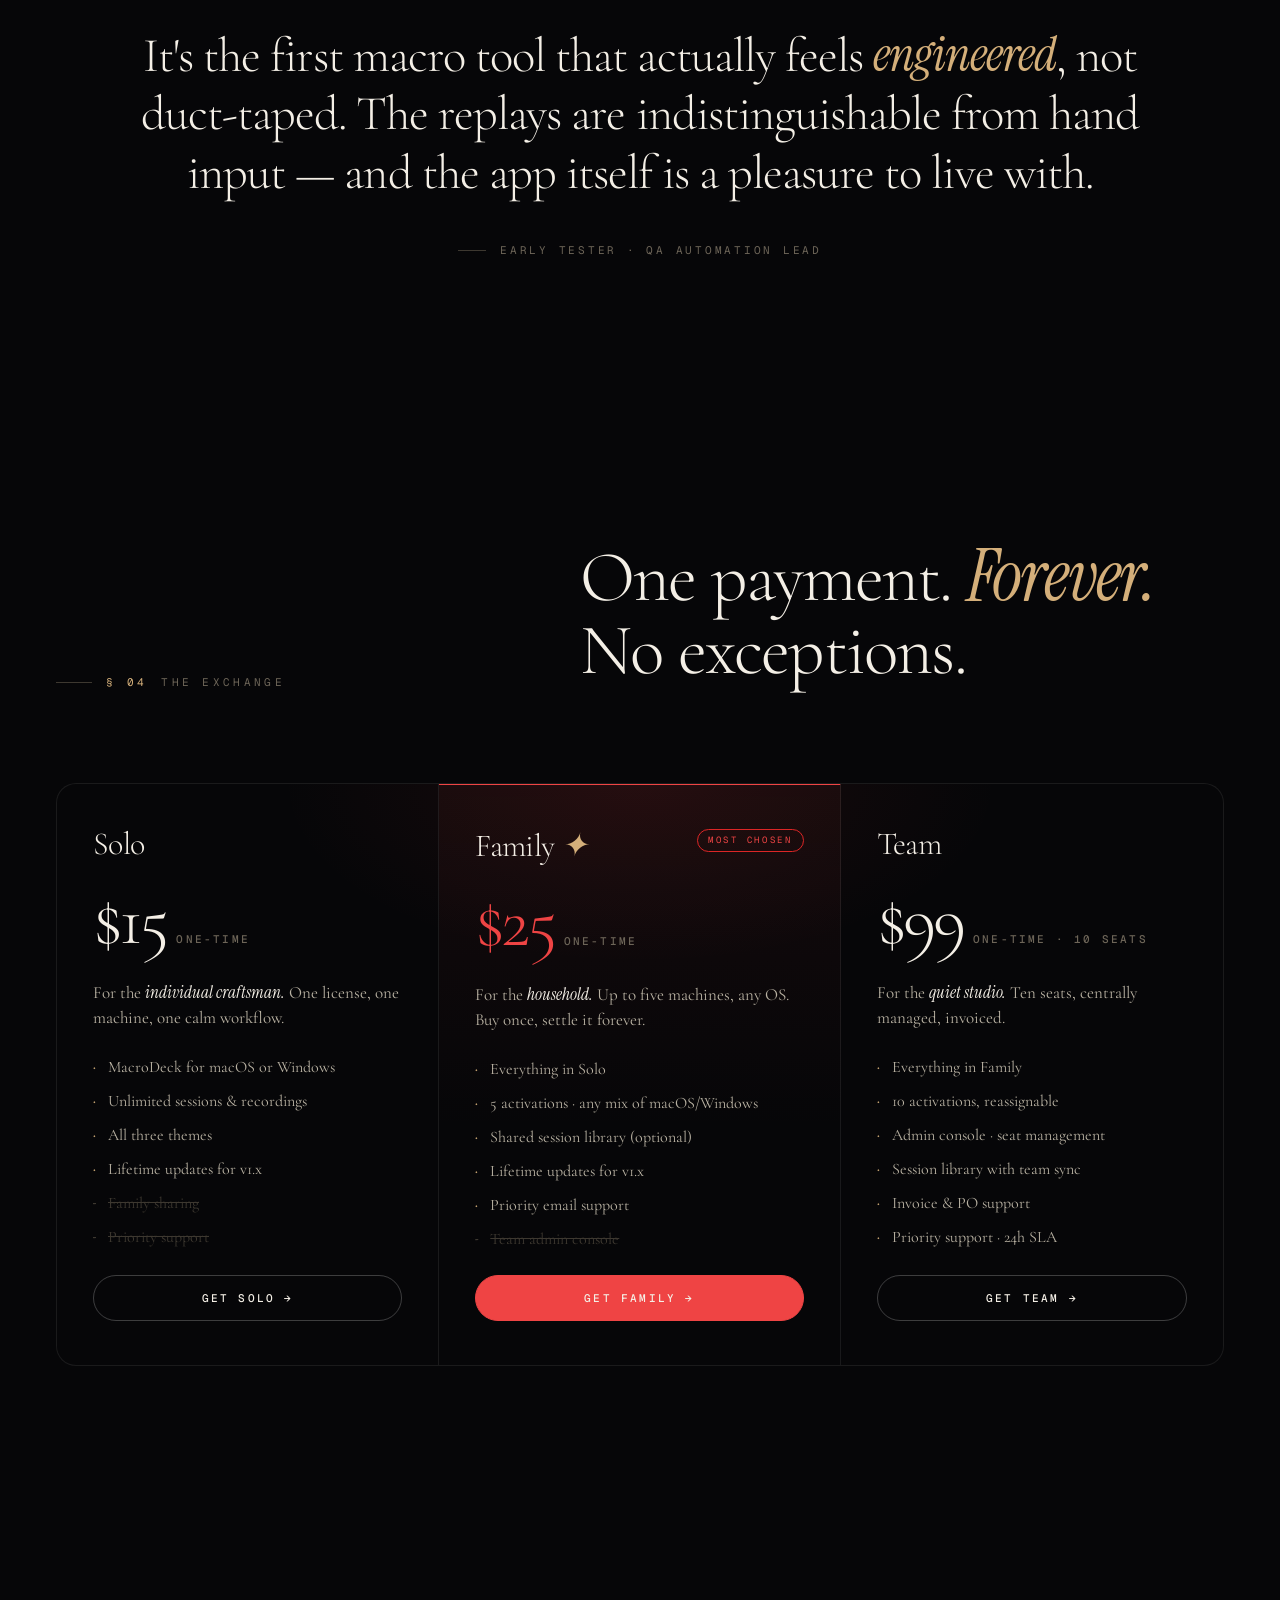
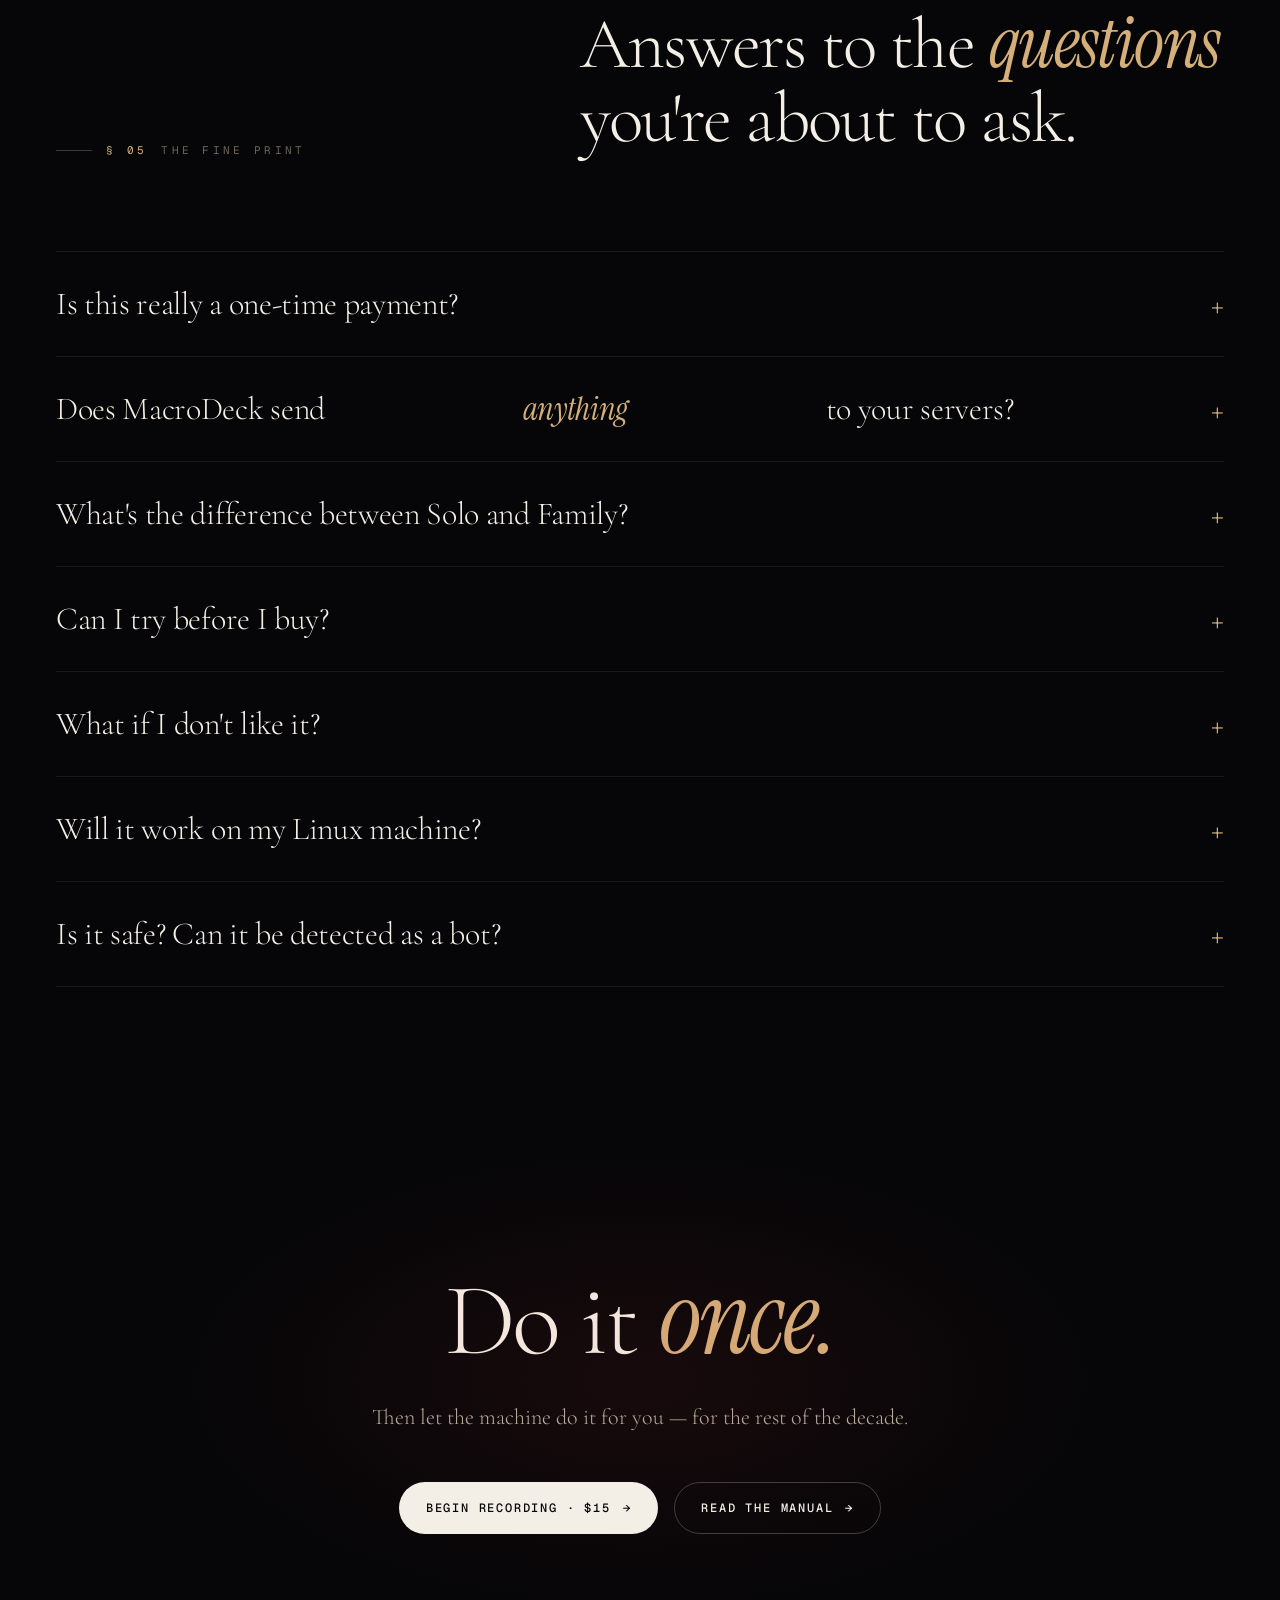
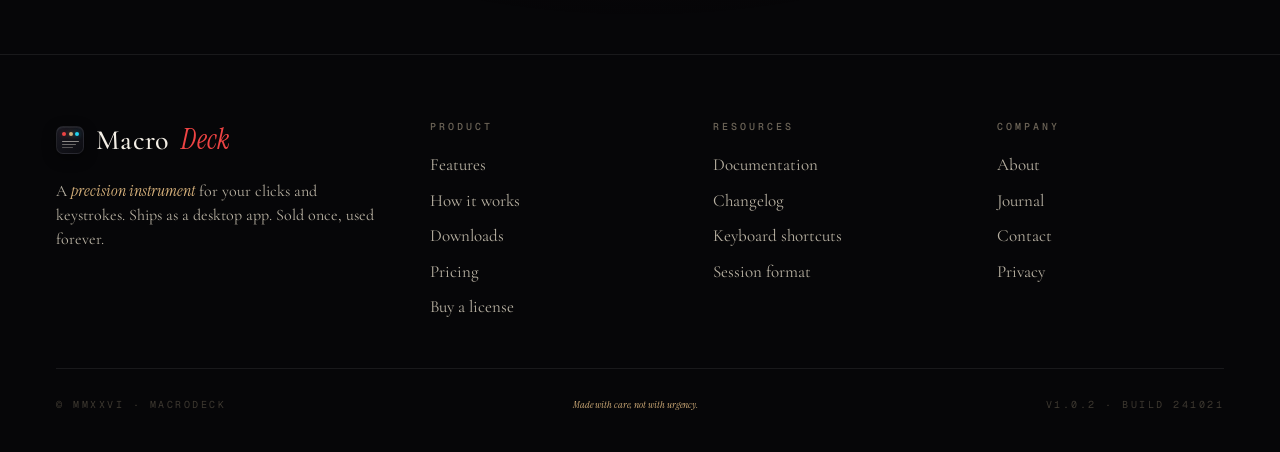
==== commit b4e10cb0: "Mark Windows download as coming soon until .msi ships" ====
--- a/index.html
+++ b/index.html
@@ -543,7 +543,7 @@
         </div>
         <div class="platform-req">Windows 10 or 11 · x64 · .NET 8 bundled</div>
         <div class="platform-desc">Written in <em>C# &amp; WPF</em>. Uses WH_MOUSE_LL + WH_KEYBOARD_LL for capture, SendInput for replay. Native, not Electron, not Tauri. ~12 MB installed.</div>
-        <a href="https://github.com/dammyboss/macrodeck-releases/releases/latest/download/MacroDeck-Windows-Setup.msi" class="platform-download">Download · Windows (.msi) <span>→</span></a>
+        <a href="#" class="platform-download" style="color:var(--ink-2);border-color:var(--ink-3);pointer-events:none">Windows build · coming soon <span>◦</span></a>
       </div>
     </div>
   </div>
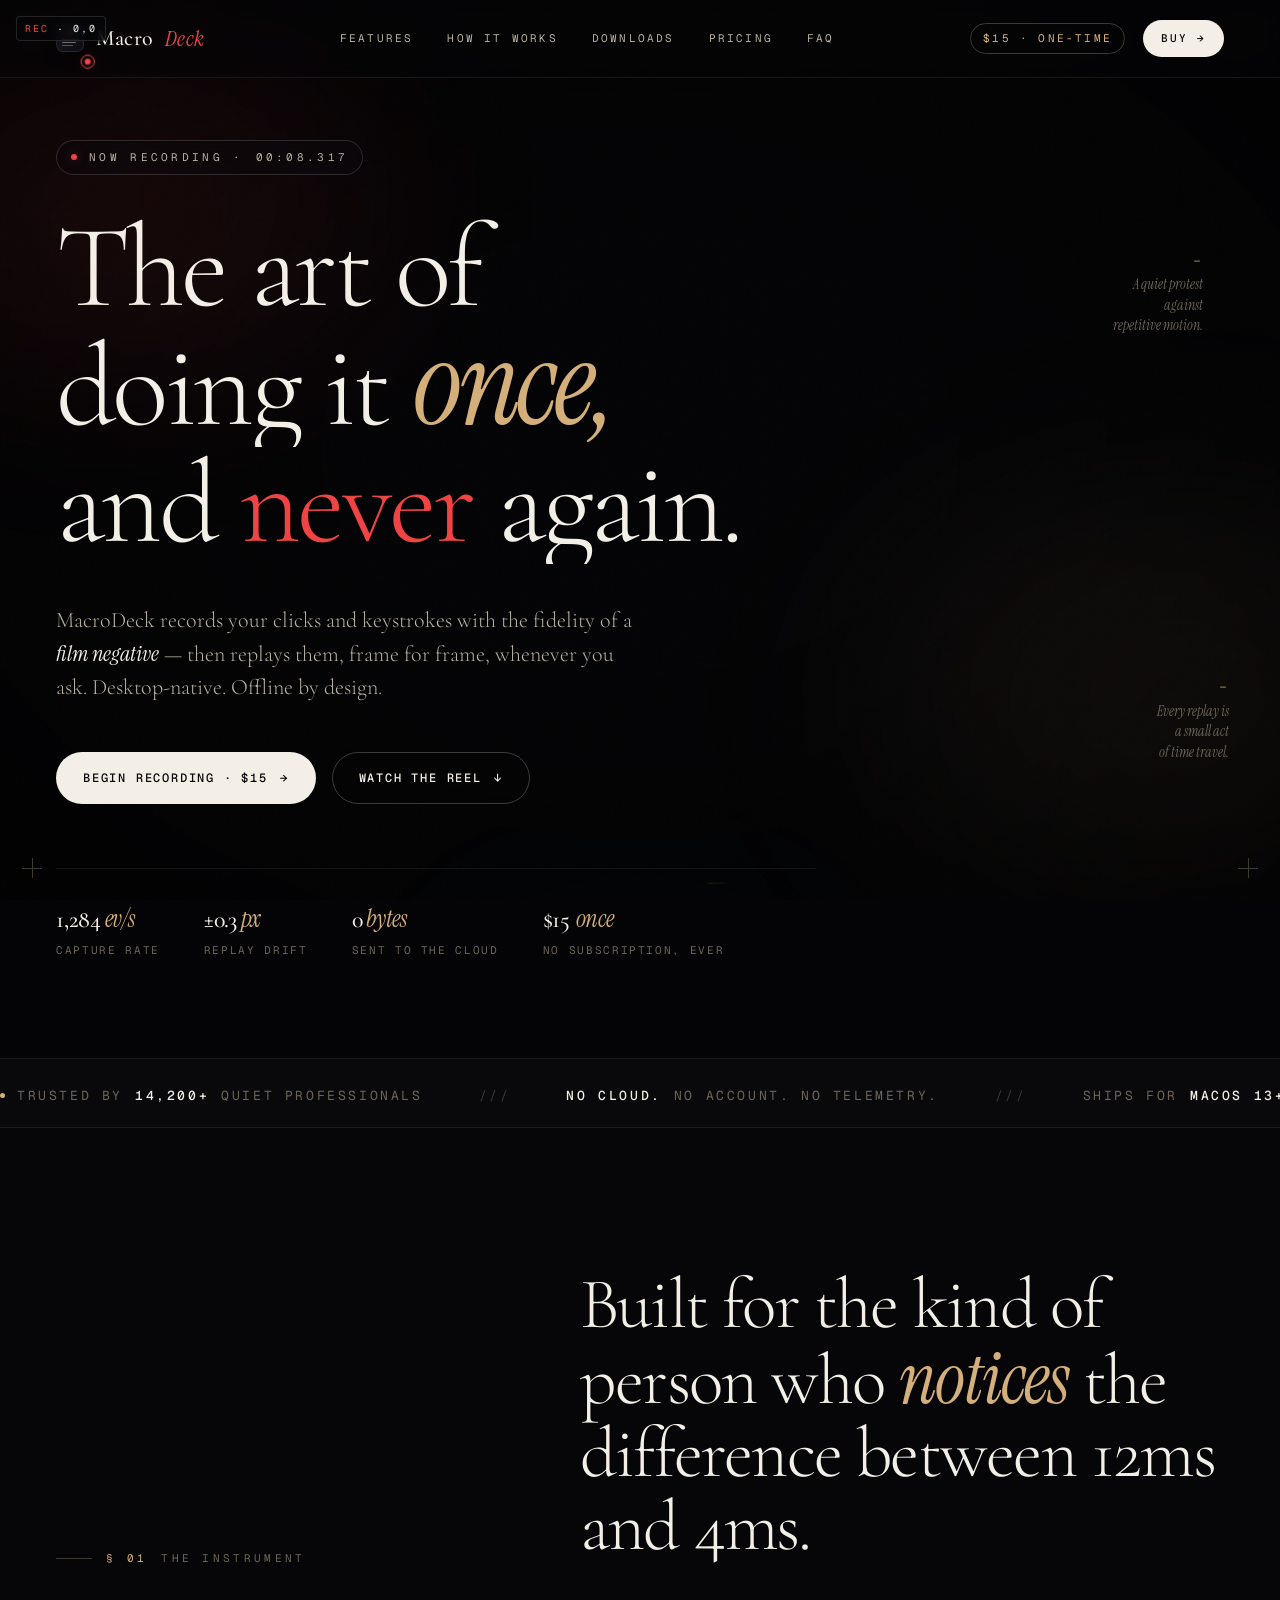
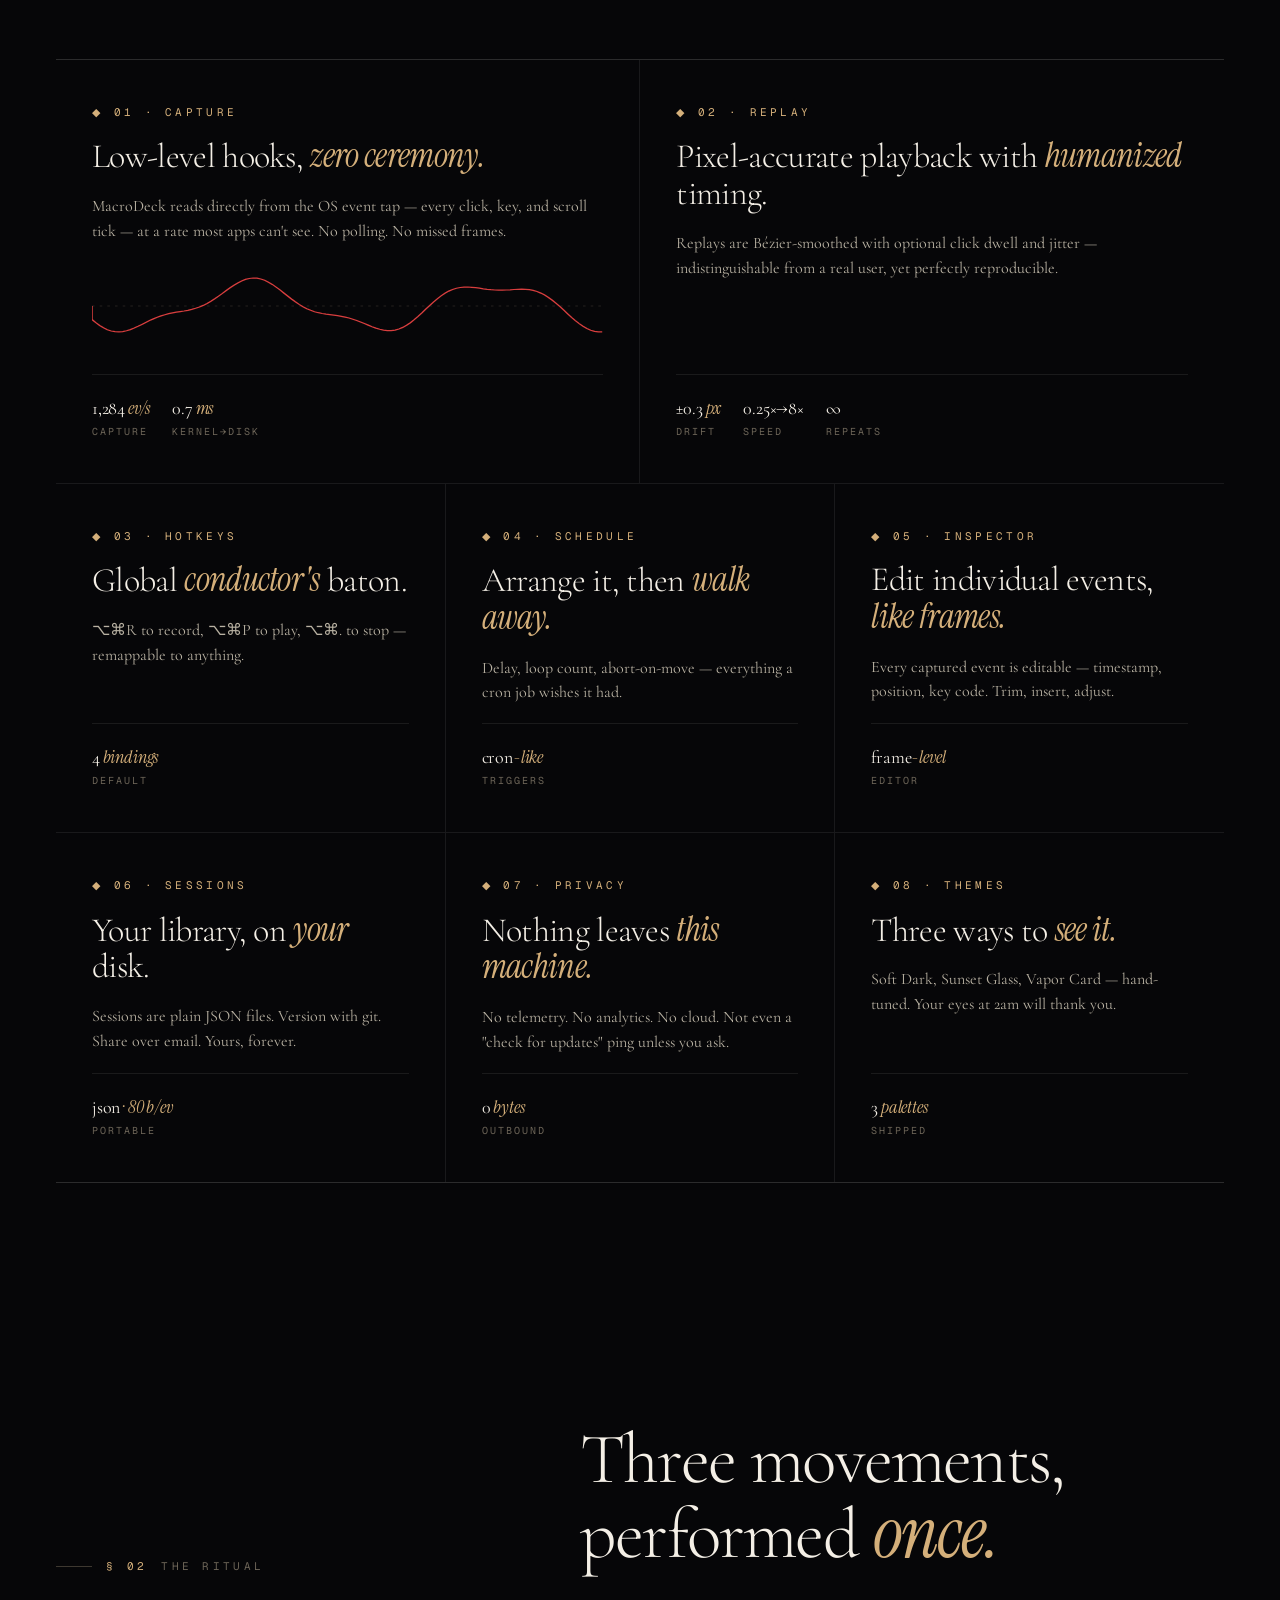
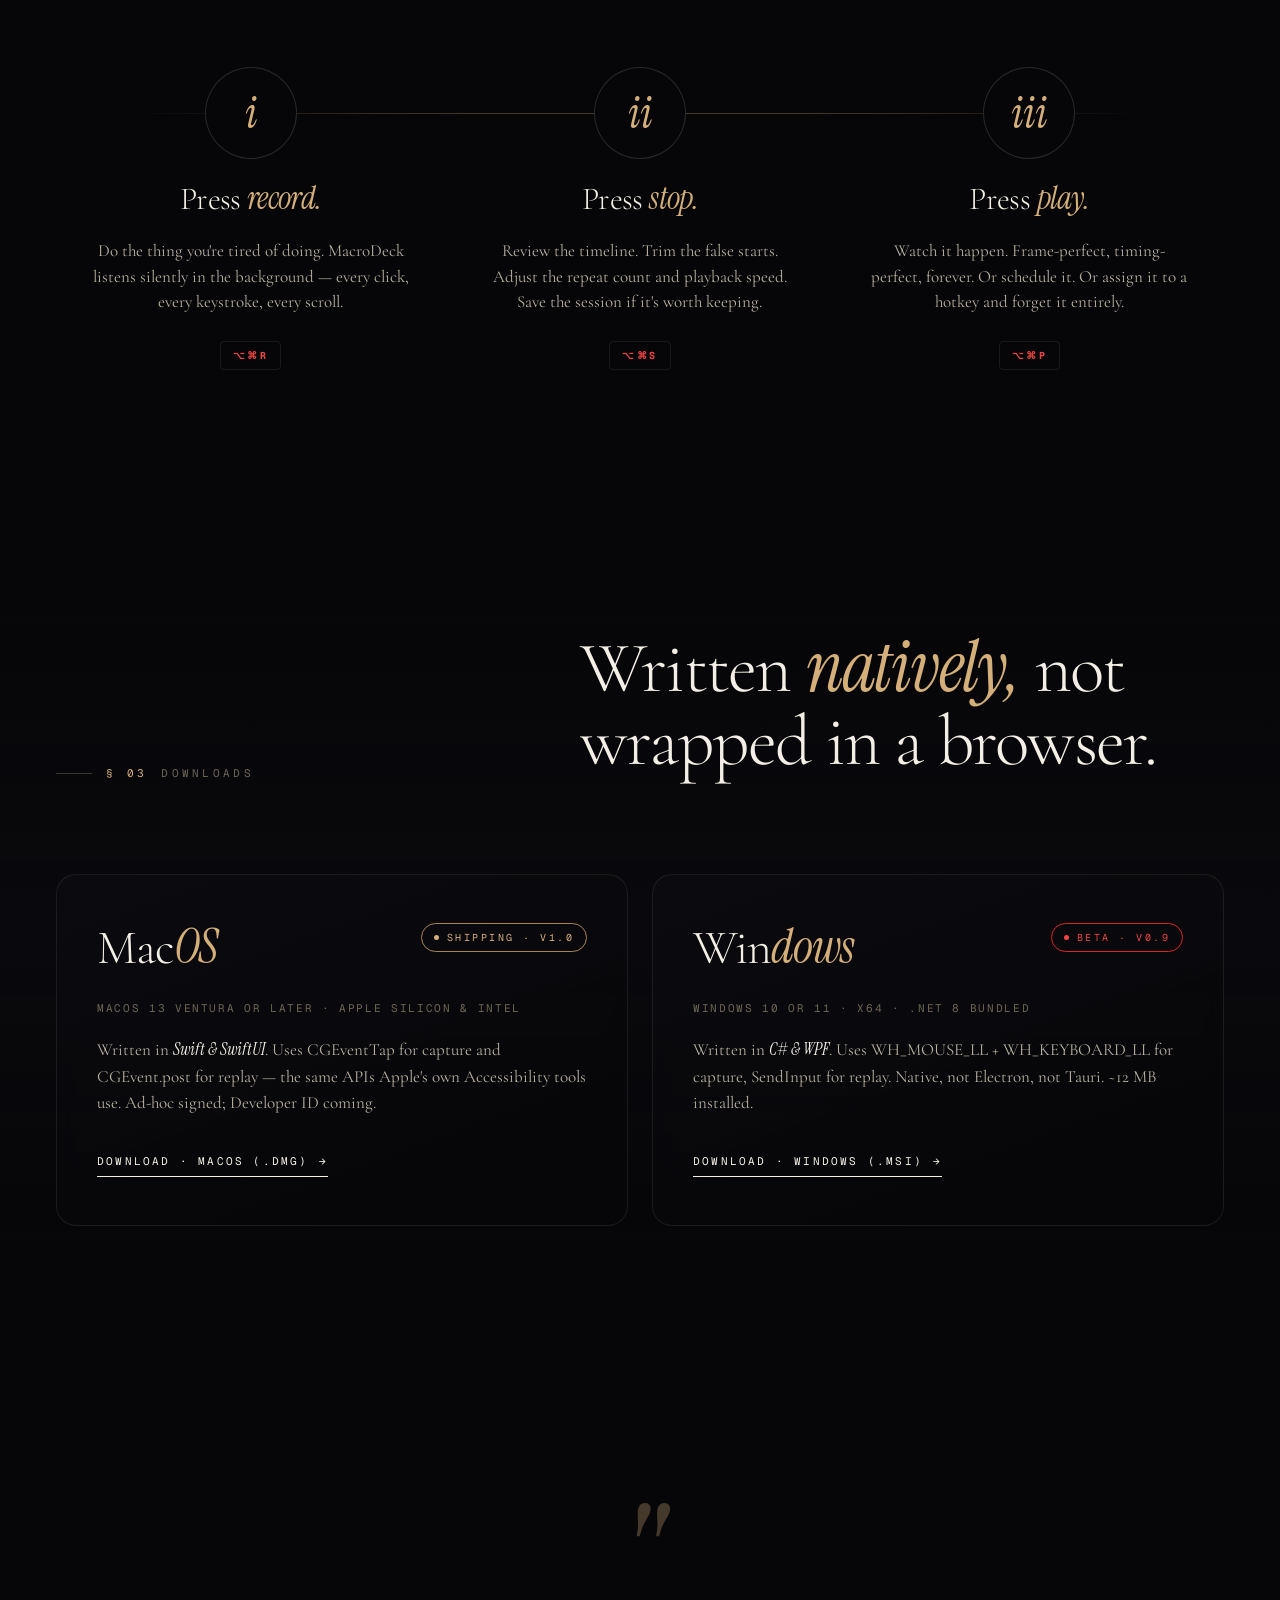
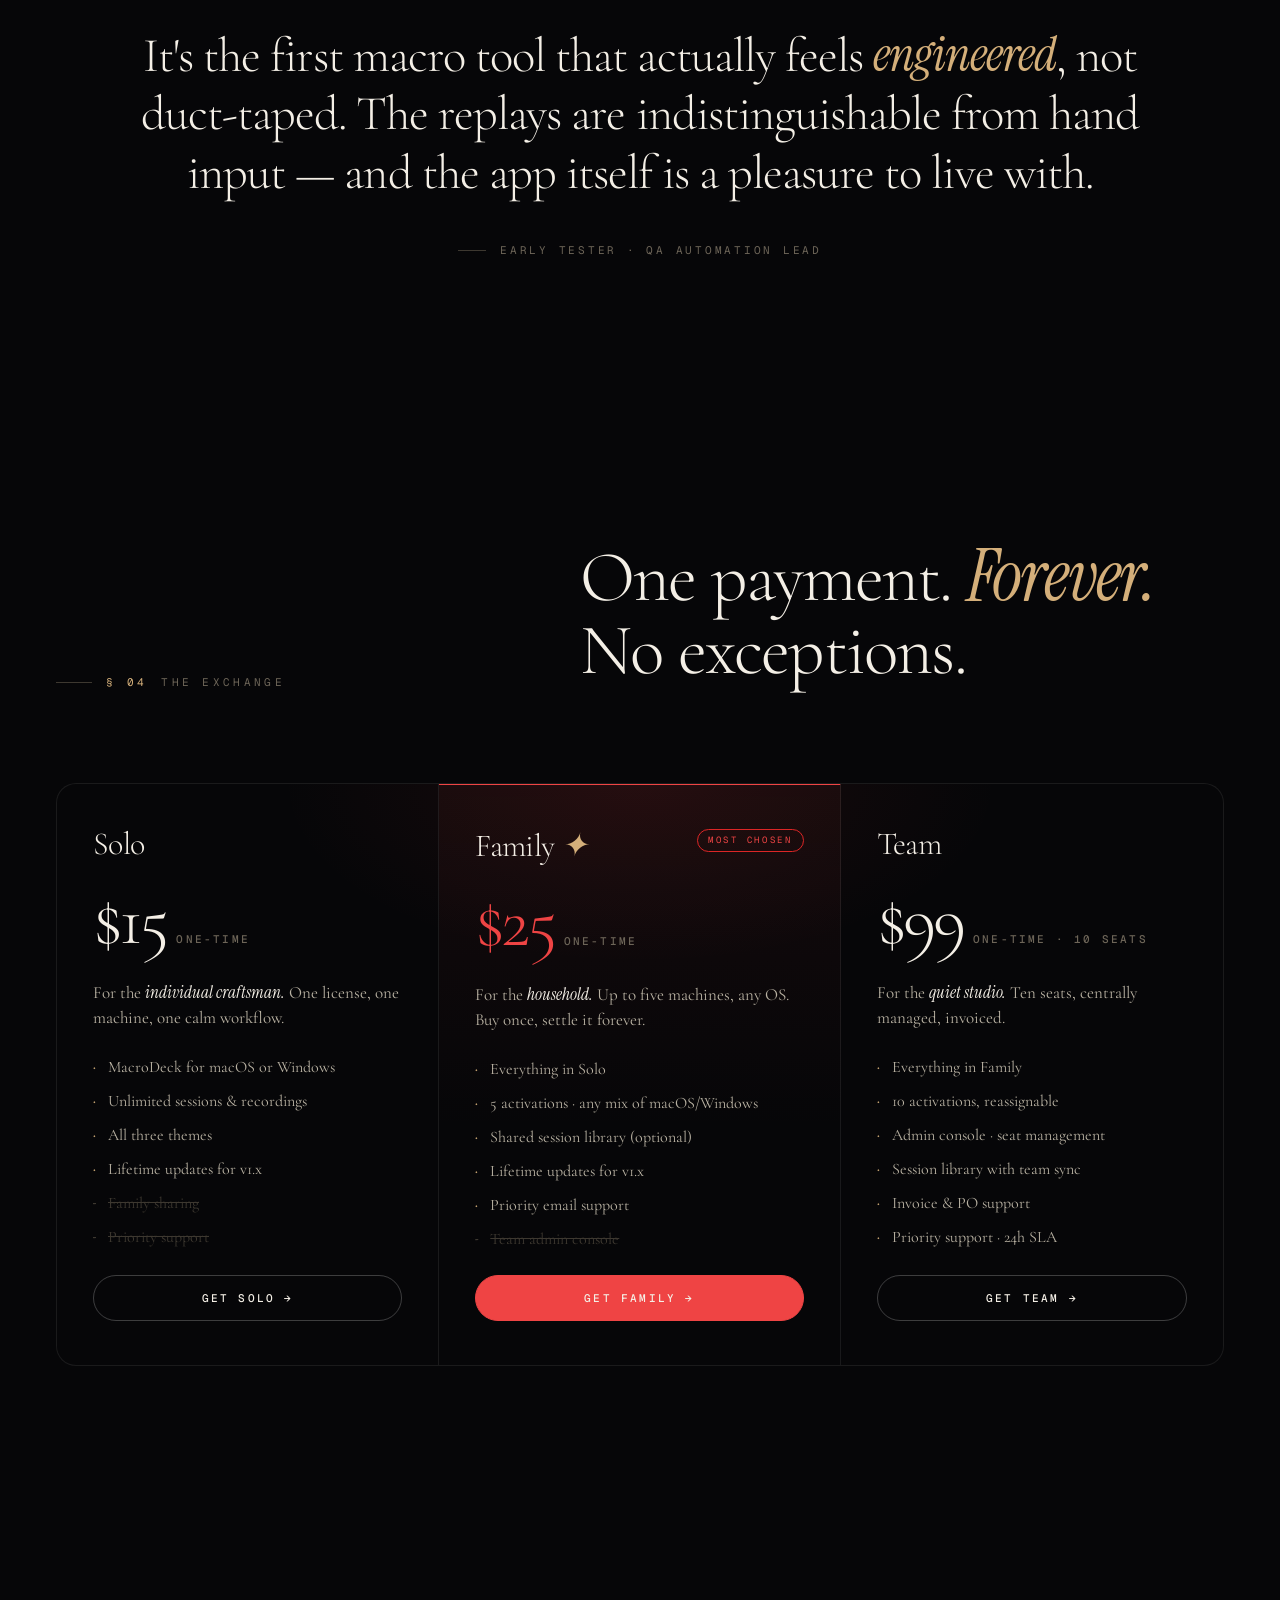
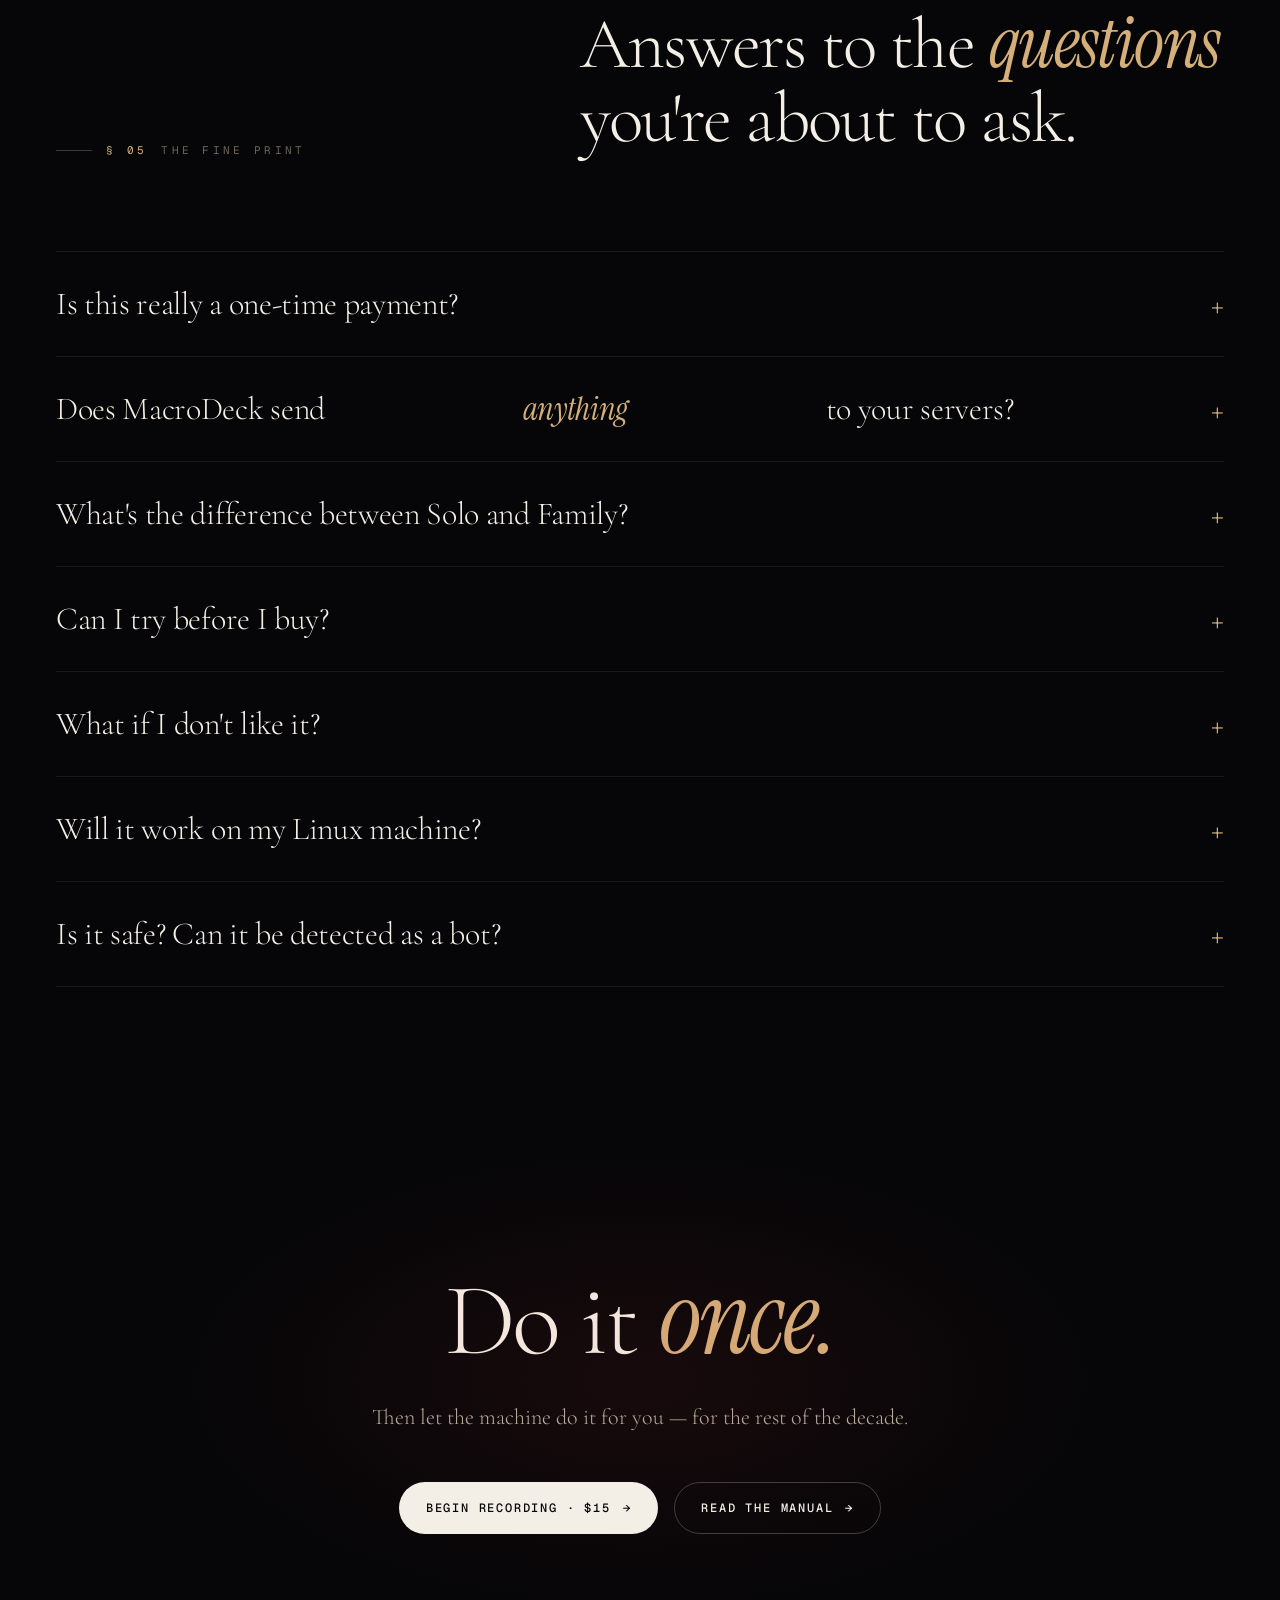
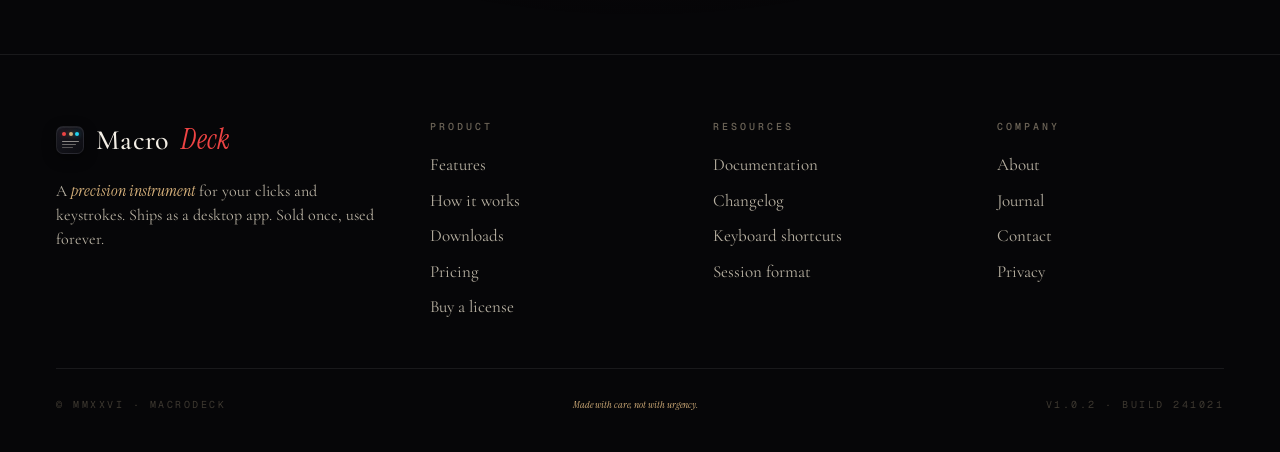
==== commit 2a660ff8: "Windows .msi is live — flip download button back on" ====
--- a/index.html
+++ b/index.html
@@ -543,7 +543,7 @@
         </div>
         <div class="platform-req">Windows 10 or 11 · x64 · .NET 8 bundled</div>
         <div class="platform-desc">Written in <em>C# &amp; WPF</em>. Uses WH_MOUSE_LL + WH_KEYBOARD_LL for capture, SendInput for replay. Native, not Electron, not Tauri. ~12 MB installed.</div>
-        <a href="#" class="platform-download" style="color:var(--ink-2);border-color:var(--ink-3);pointer-events:none">Windows build · coming soon <span>◦</span></a>
+        <a href="https://github.com/dammyboss/macrodeck-releases/releases/latest/download/MacroDeck-Windows-Setup.msi" class="platform-download">Download · Windows (.msi) <span>→</span></a>
       </div>
     </div>
   </div>
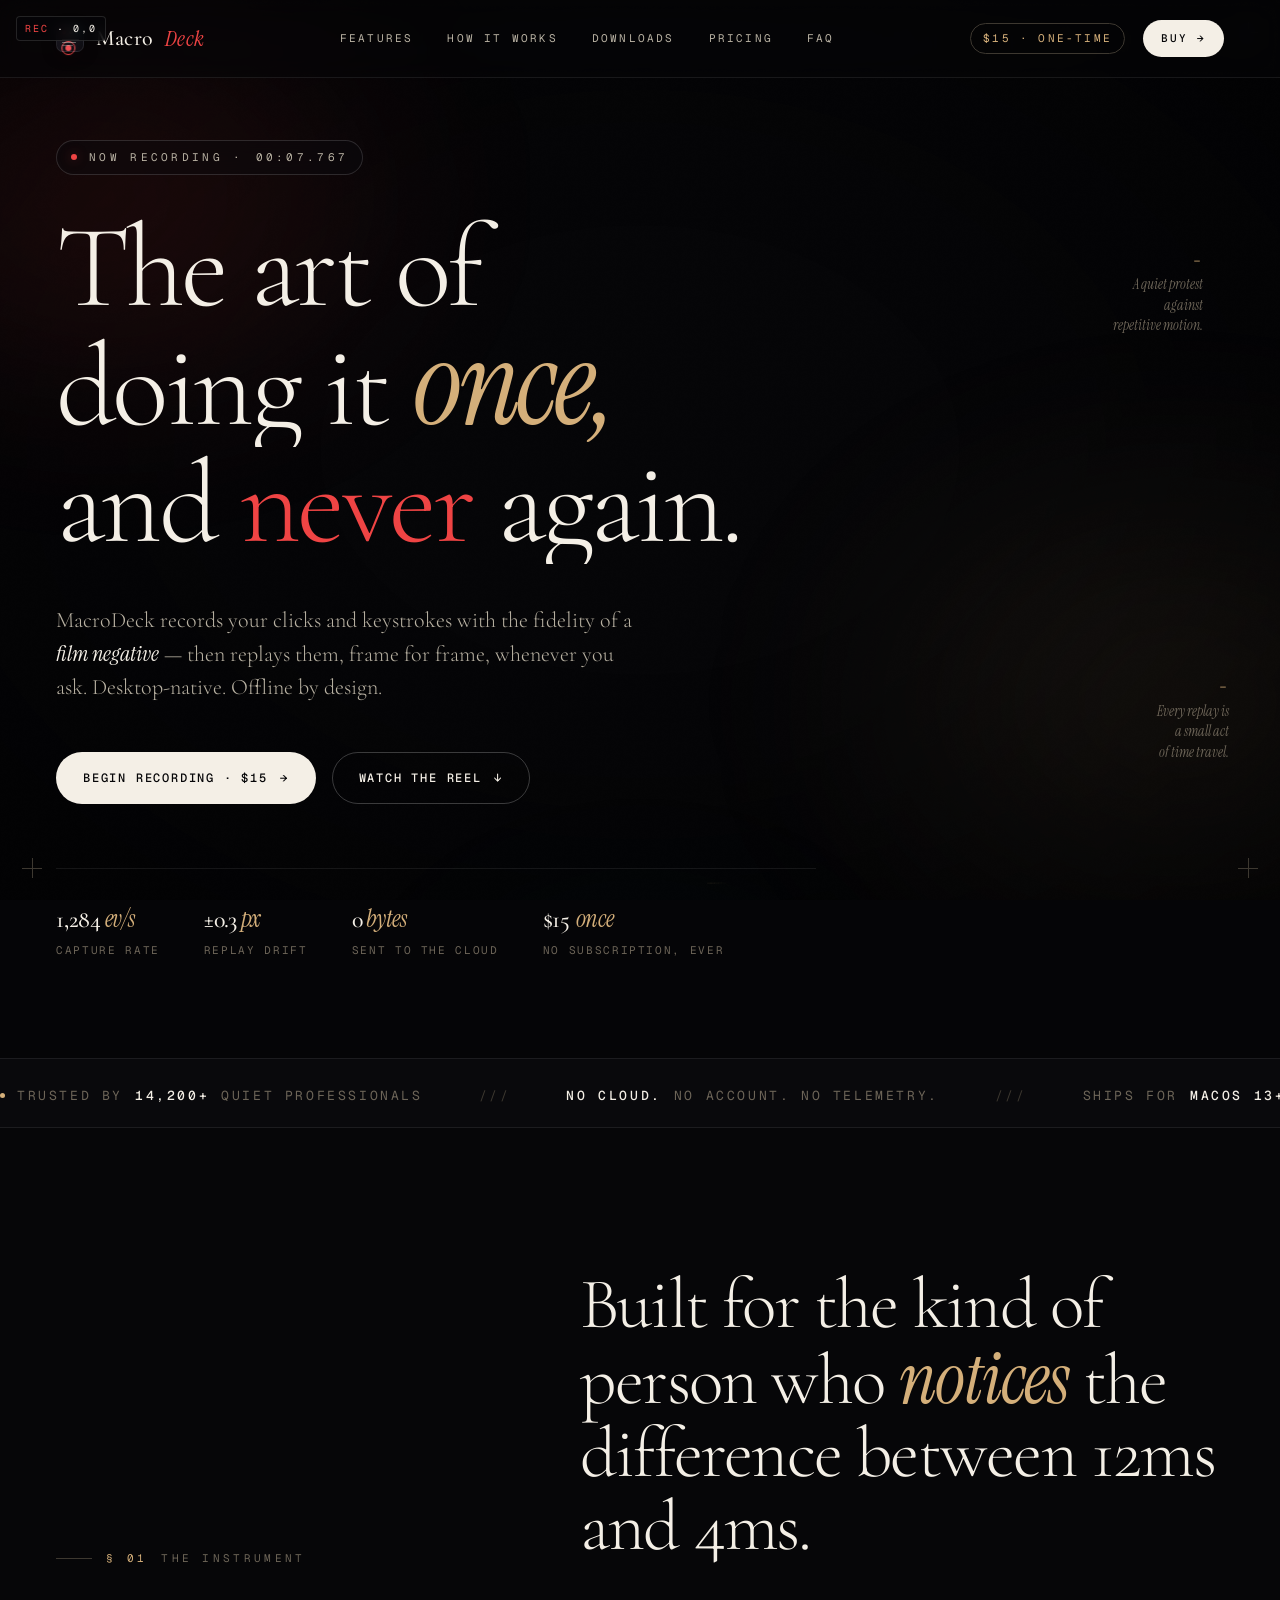
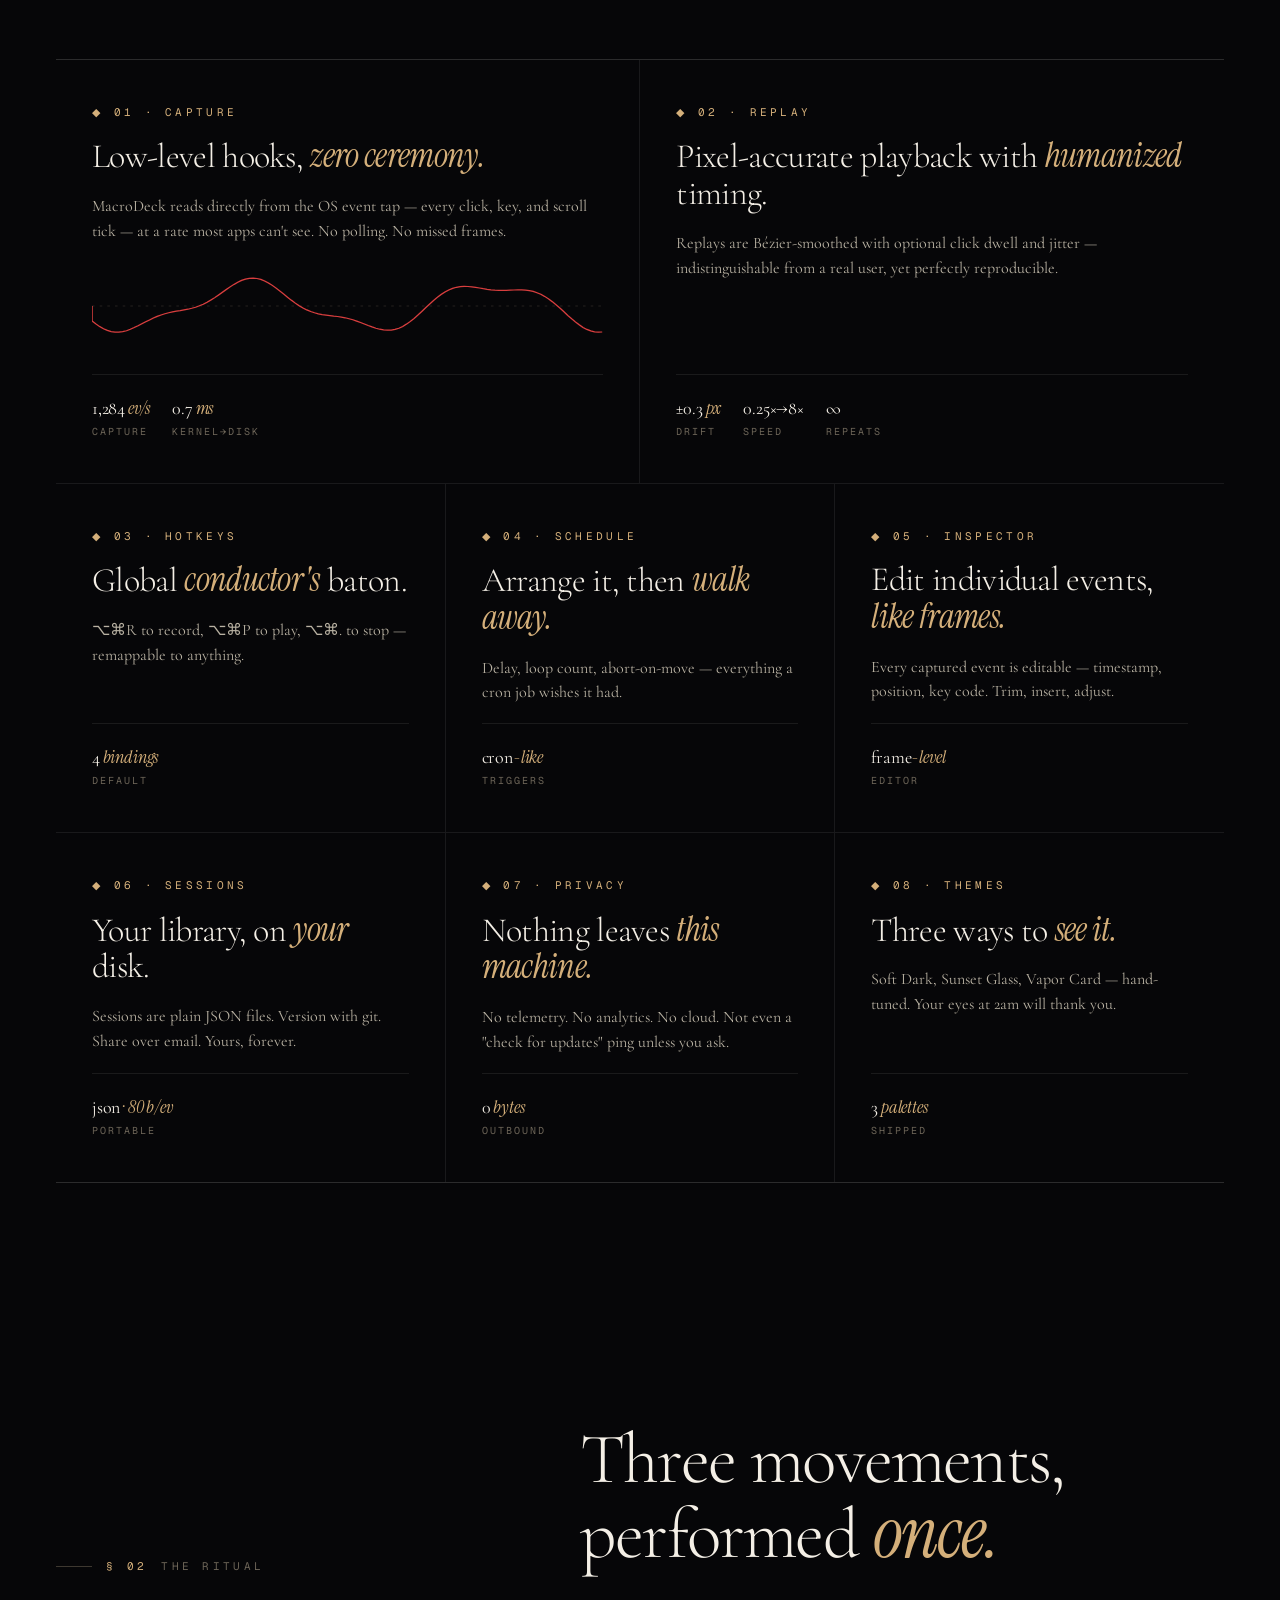
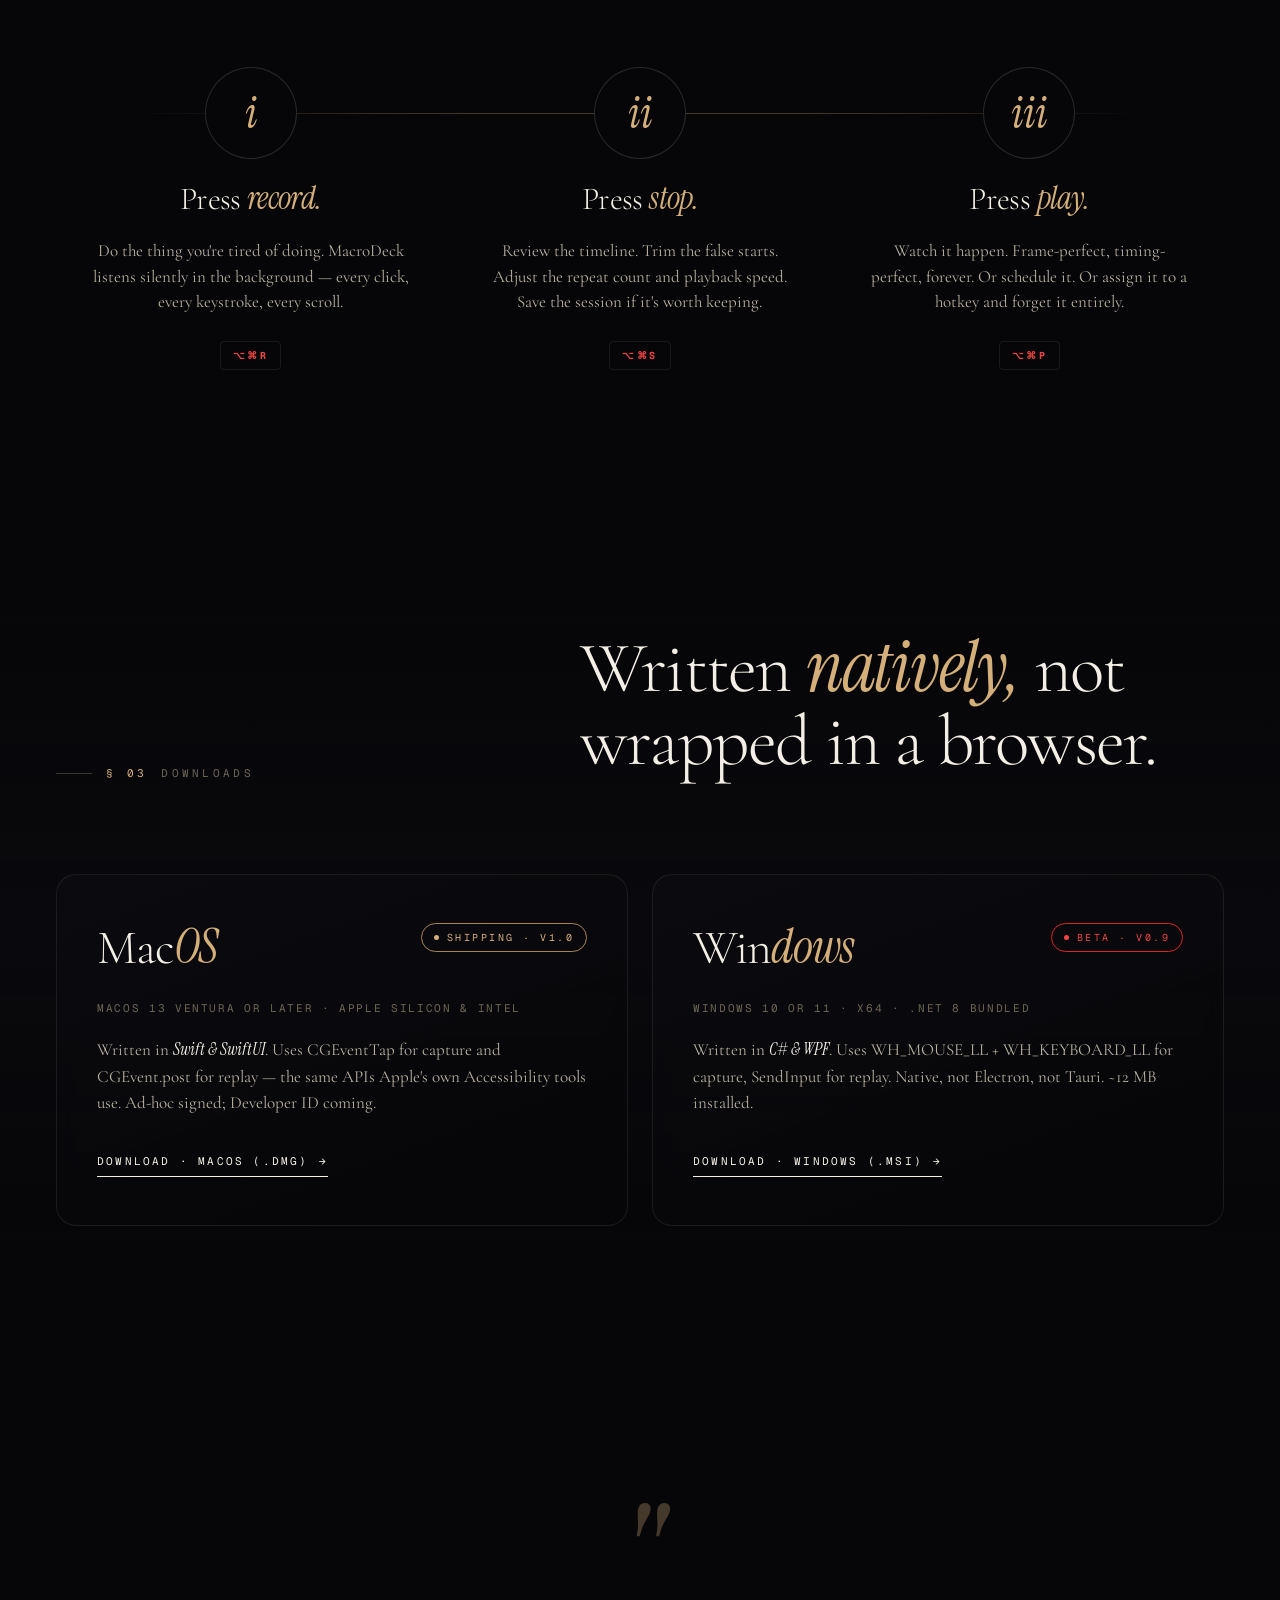
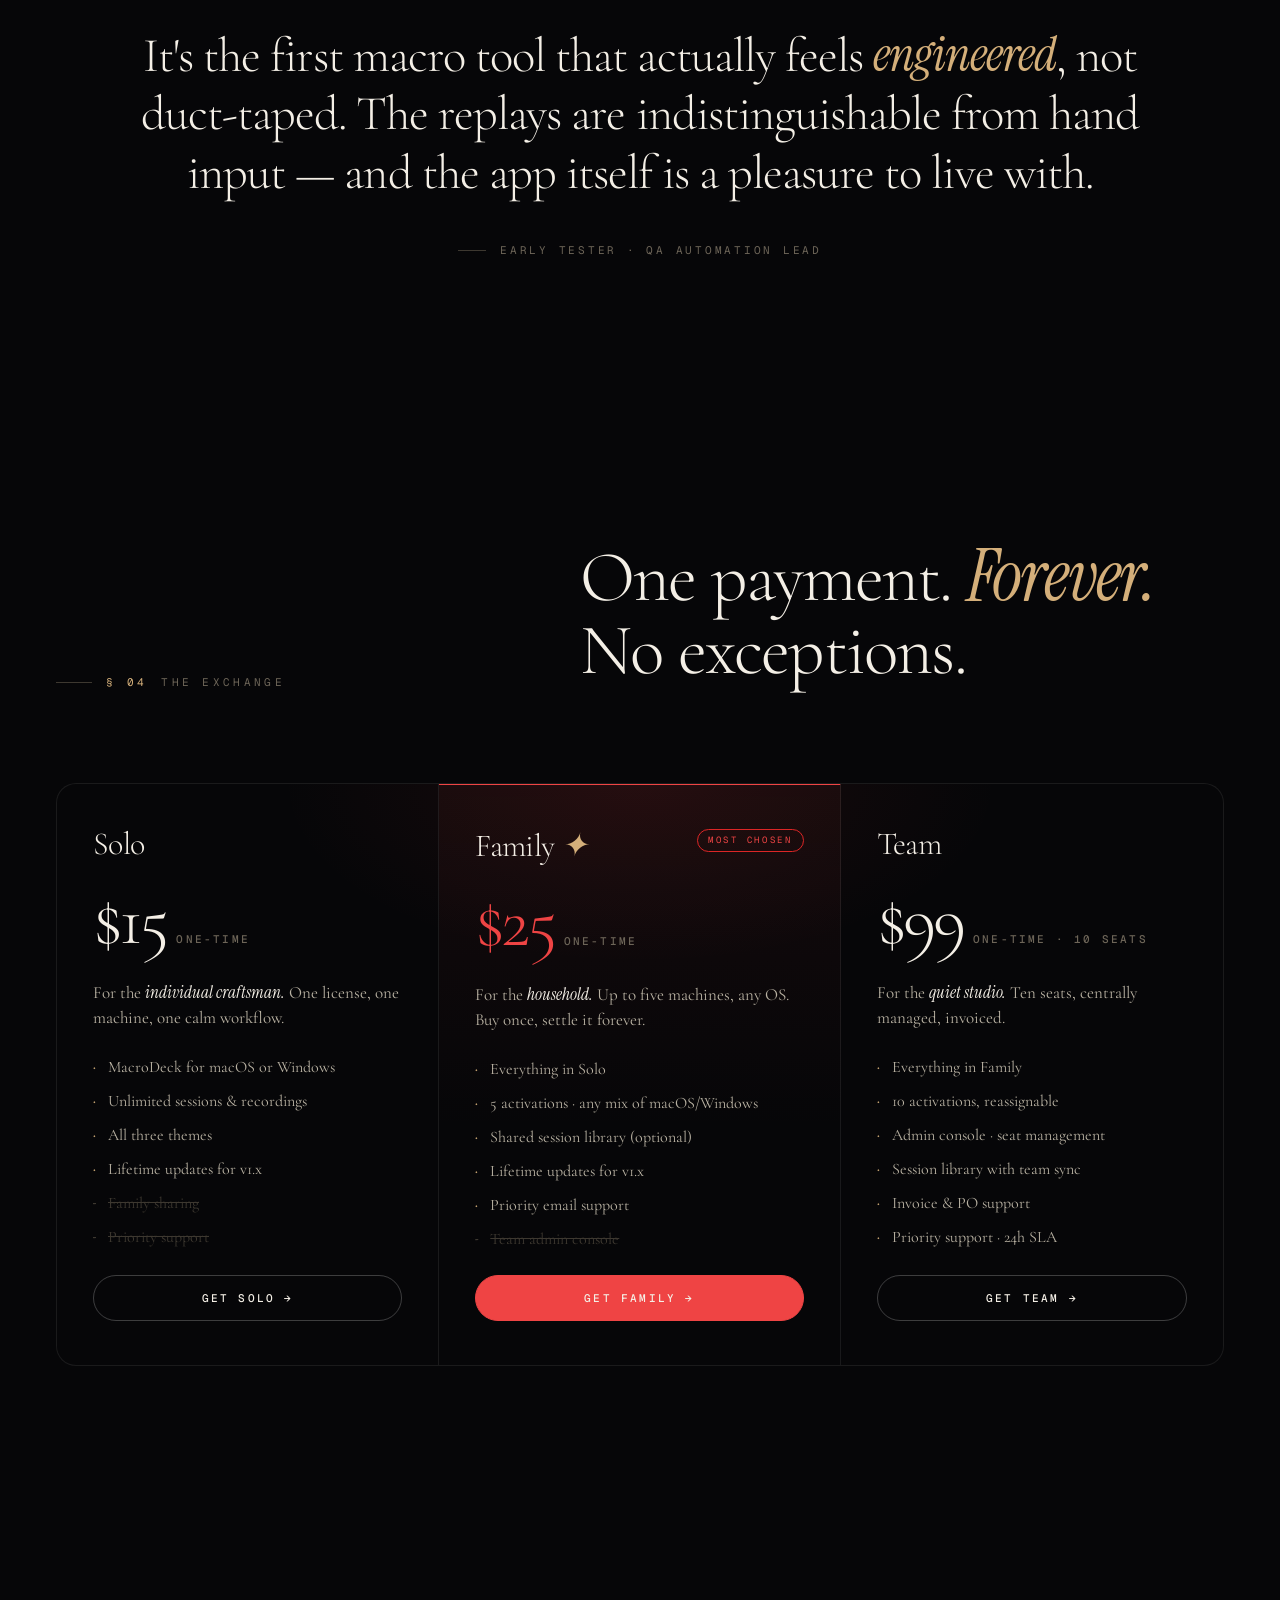
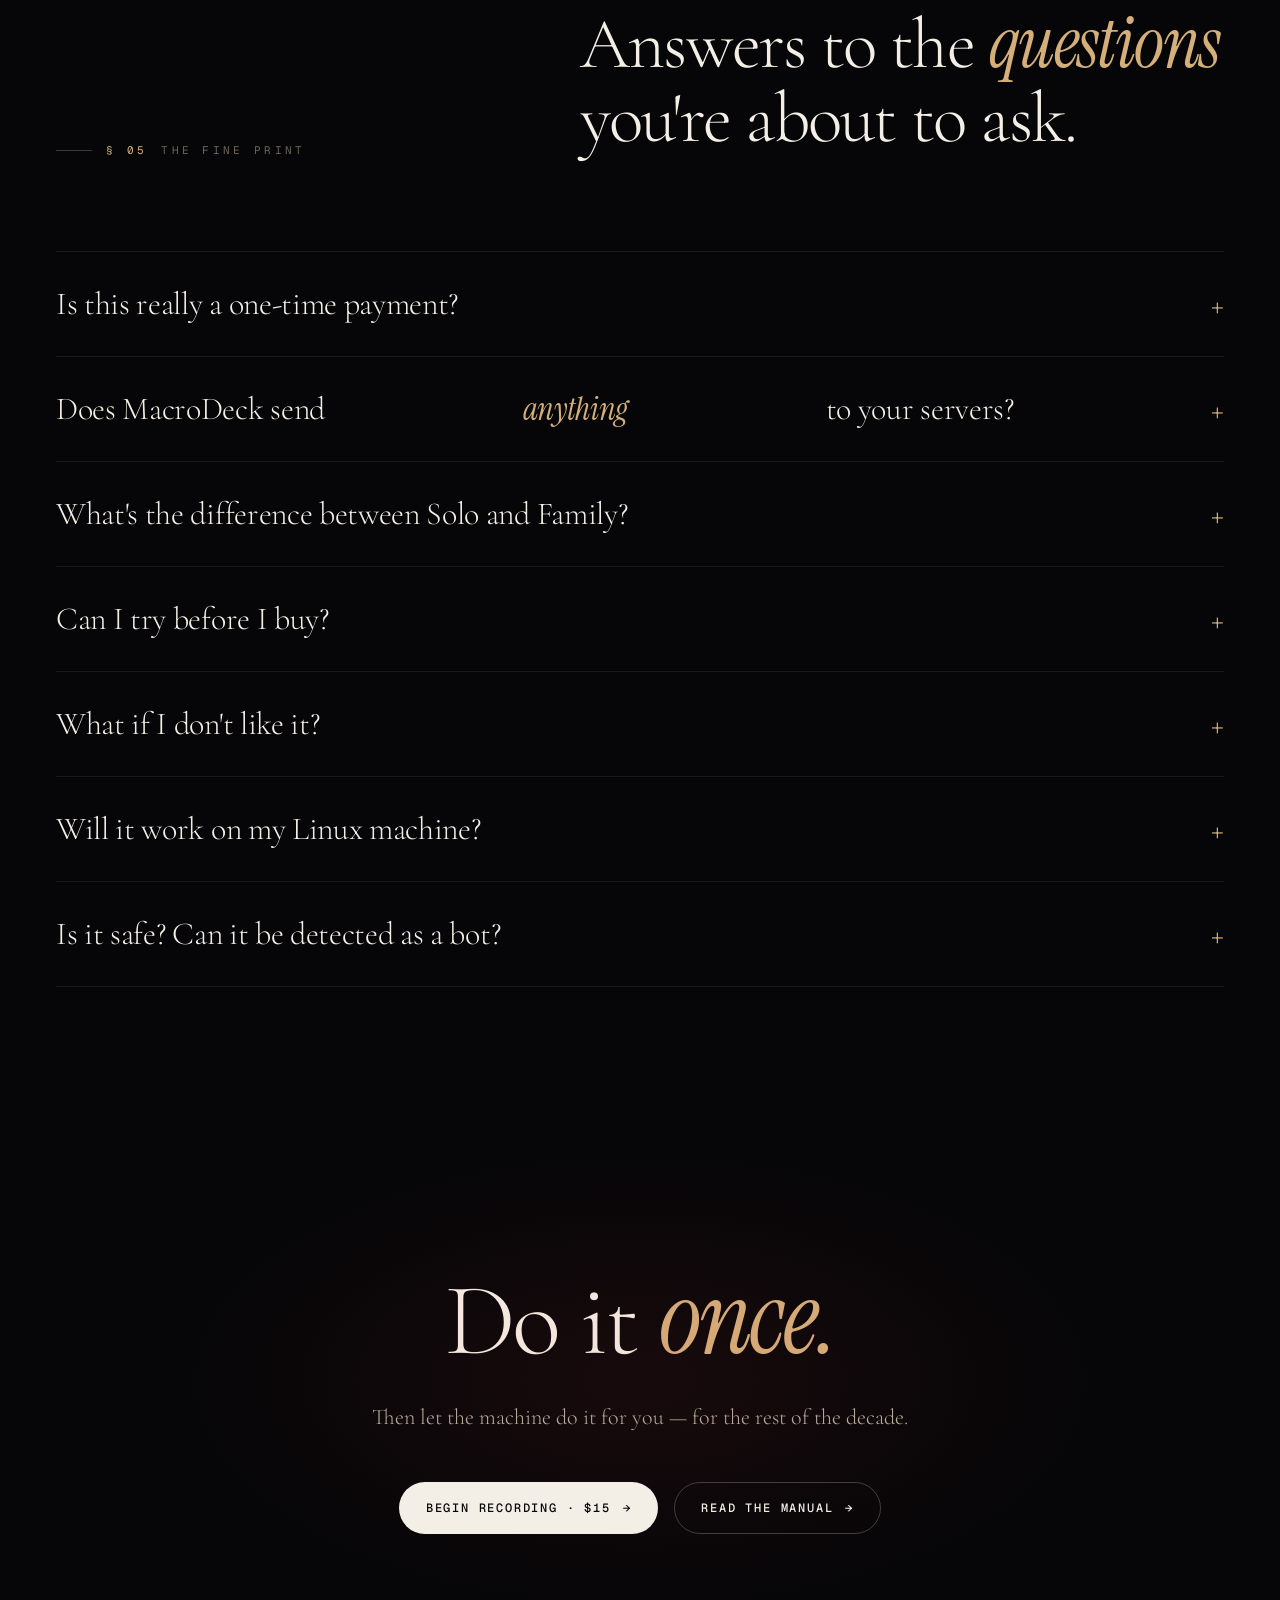
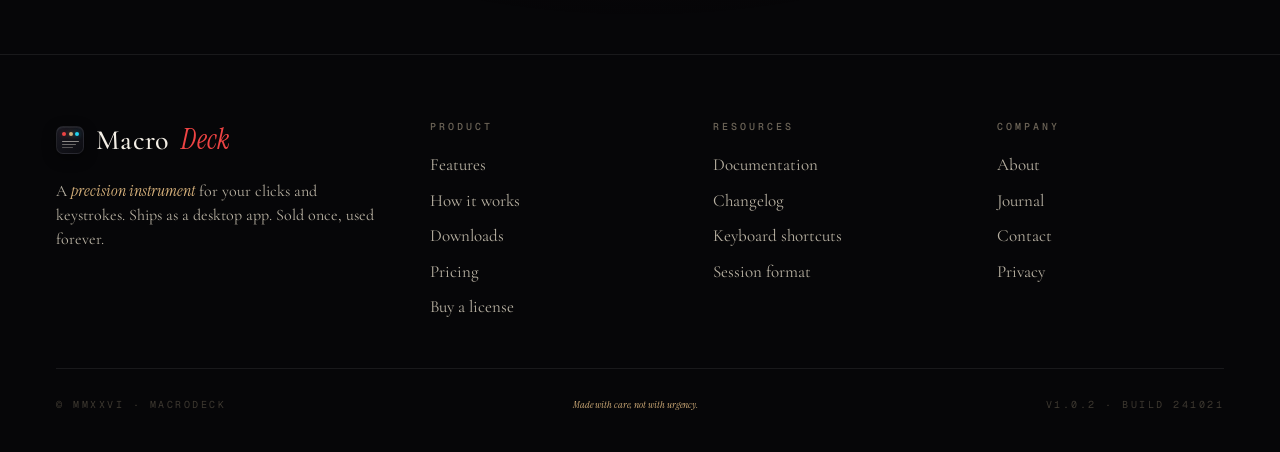
==== commit bf1e5c3b: "SEO: OG tags, JSON-LD, sitemap, robots, favicon" ====
--- a/index.html
+++ b/index.html
@@ -5,6 +5,54 @@
 <meta name="viewport" content="width=device-width, initial-scale=1" />
 <title>MacroDeck — The art of doing it once, and never again</title>
 <meta name="description" content="A precision macro recorder for macOS and Windows. Record your clicks and keystrokes with film-grade fidelity, then replay them whenever you ask. $15 one-time." />
+<link rel="canonical" href="https://www.macrodeck.app/" />
+<meta name="robots" content="index,follow" />
+<meta name="author" content="Damilola Onadeinde" />
+<meta name="theme-color" content="#ef4444" />
+
+<!-- Open Graph (Facebook, LinkedIn, Slack, iMessage previews) -->
+<meta property="og:type" content="website" />
+<meta property="og:site_name" content="MacroDeck" />
+<meta property="og:title" content="MacroDeck — Precision macro recorder for macOS &amp; Windows" />
+<meta property="og:description" content="Record your clicks and keystrokes with film-grade fidelity, then replay them whenever you ask. $15 one-time. Offline by design." />
+<meta property="og:url" content="https://www.macrodeck.app/" />
+<meta property="og:image" content="https://www.macrodeck.app/og-image.png" />
+<meta property="og:image:width" content="1200" />
+<meta property="og:image:height" content="630" />
+<meta property="og:locale" content="en_GB" />
+
+<!-- Twitter / X card -->
+<meta name="twitter:card" content="summary_large_image" />
+<meta name="twitter:title" content="MacroDeck — Precision macro recorder" />
+<meta name="twitter:description" content="Record every click and keystroke. Replay them perfectly. $15 one-time. macOS + Windows." />
+<meta name="twitter:image" content="https://www.macrodeck.app/og-image.png" />
+
+<!-- Favicons -->
+<link rel="icon" href="/favicon.svg" type="image/svg+xml" />
+<link rel="apple-touch-icon" href="/apple-touch-icon.png" />
+
+<!-- JSON-LD structured data — helps Google show rich result cards -->
+<script type="application/ld+json">
+{
+  "@context": "https://schema.org",
+  "@type": "SoftwareApplication",
+  "name": "MacroDeck",
+  "applicationCategory": "UtilityApplication",
+  "operatingSystem": "macOS 13+, Windows 10/11",
+  "description": "A precision macro recorder for macOS and Windows. Record your clicks and keystrokes with film-grade fidelity, then replay them whenever you ask.",
+  "url": "https://www.macrodeck.app/",
+  "author": {
+    "@type": "Person",
+    "name": "Damilola Onadeinde"
+  },
+  "offers": [
+    {"@type": "Offer", "name": "Solo",   "price": "15", "priceCurrency": "USD"},
+    {"@type": "Offer", "name": "Family", "price": "25", "priceCurrency": "USD"},
+    {"@type": "Offer", "name": "Team",   "price": "99", "priceCurrency": "USD"}
+  ]
+}
+</script>
+
 <link rel="preconnect" href="https://fonts.googleapis.com">
 <link rel="preconnect" href="https://fonts.gstatic.com" crossorigin>
 <link href="https://fonts.googleapis.com/css2?family=Geist+Mono:wght@300;400;500;600&family=Instrument+Serif:ital@0;1&family=Cormorant+Garamond:ital,wght@0,300..700;1,300..700&display=swap" rel="stylesheet">
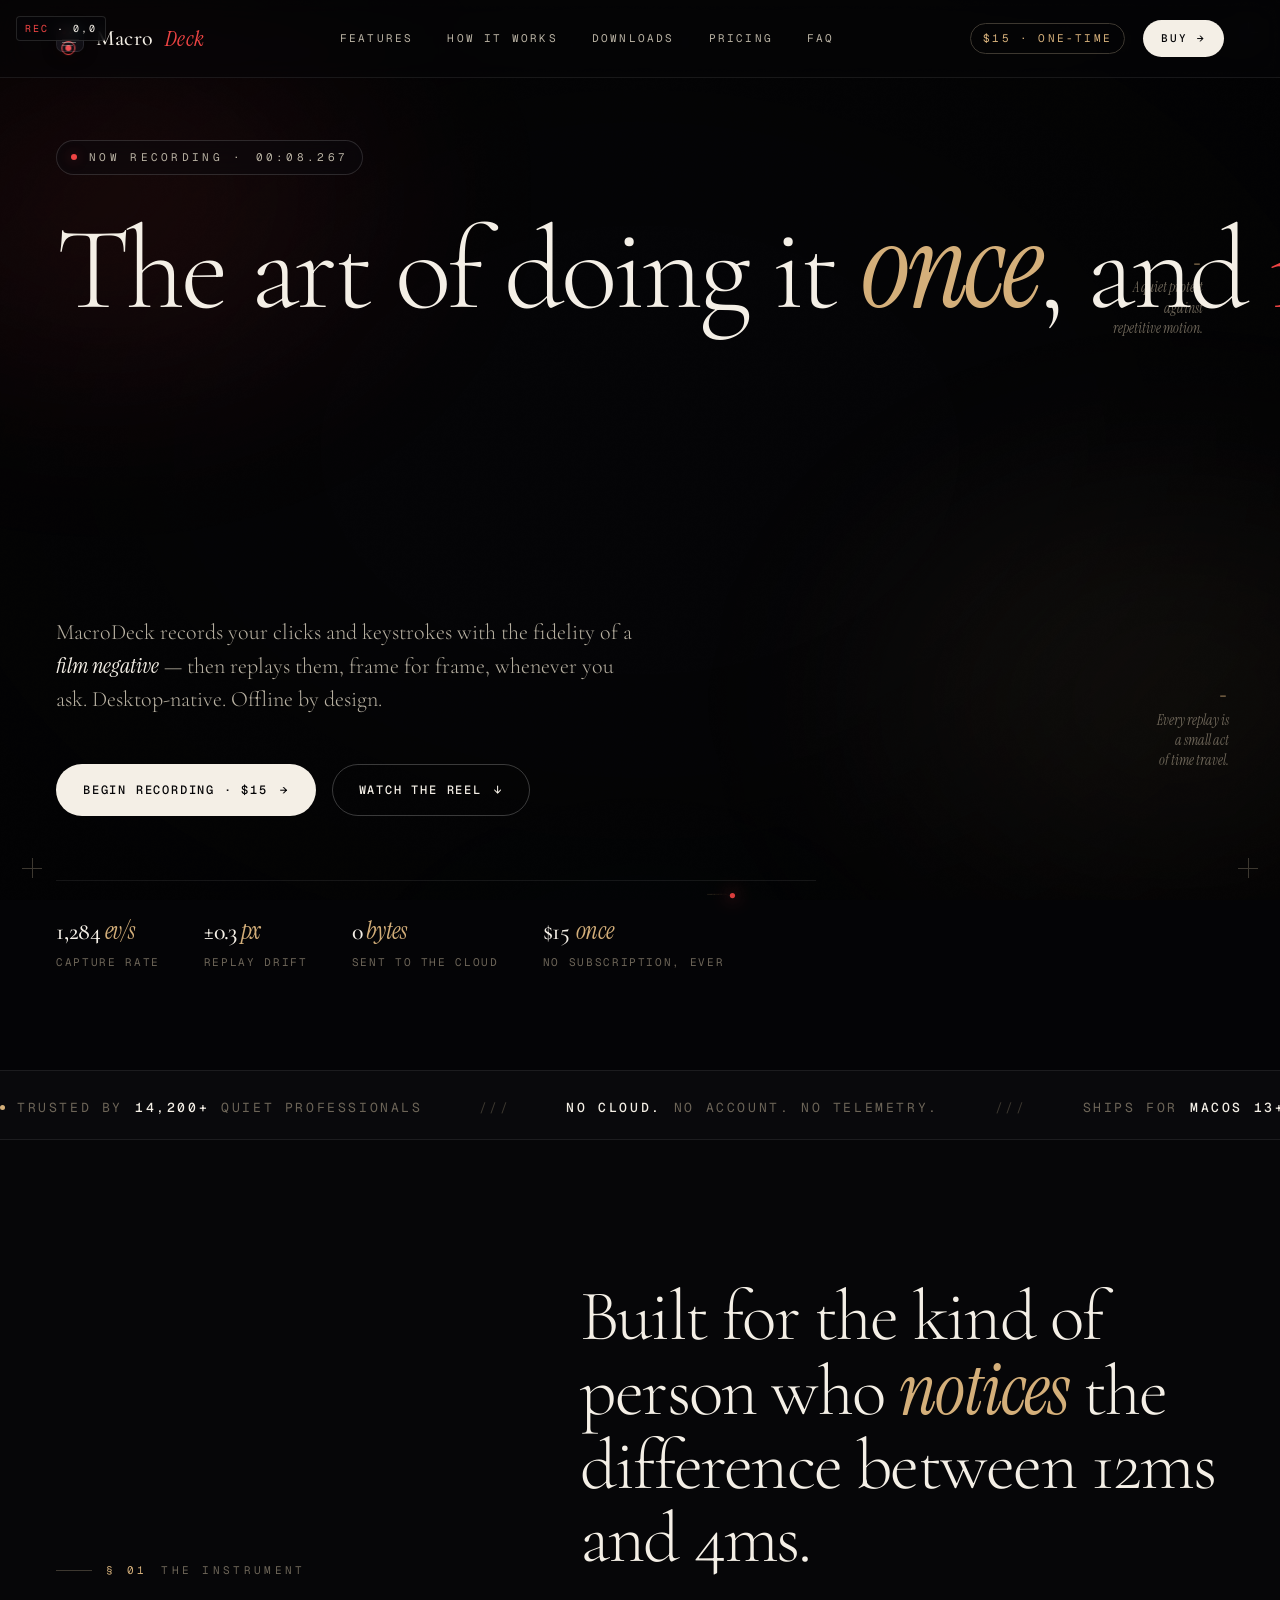
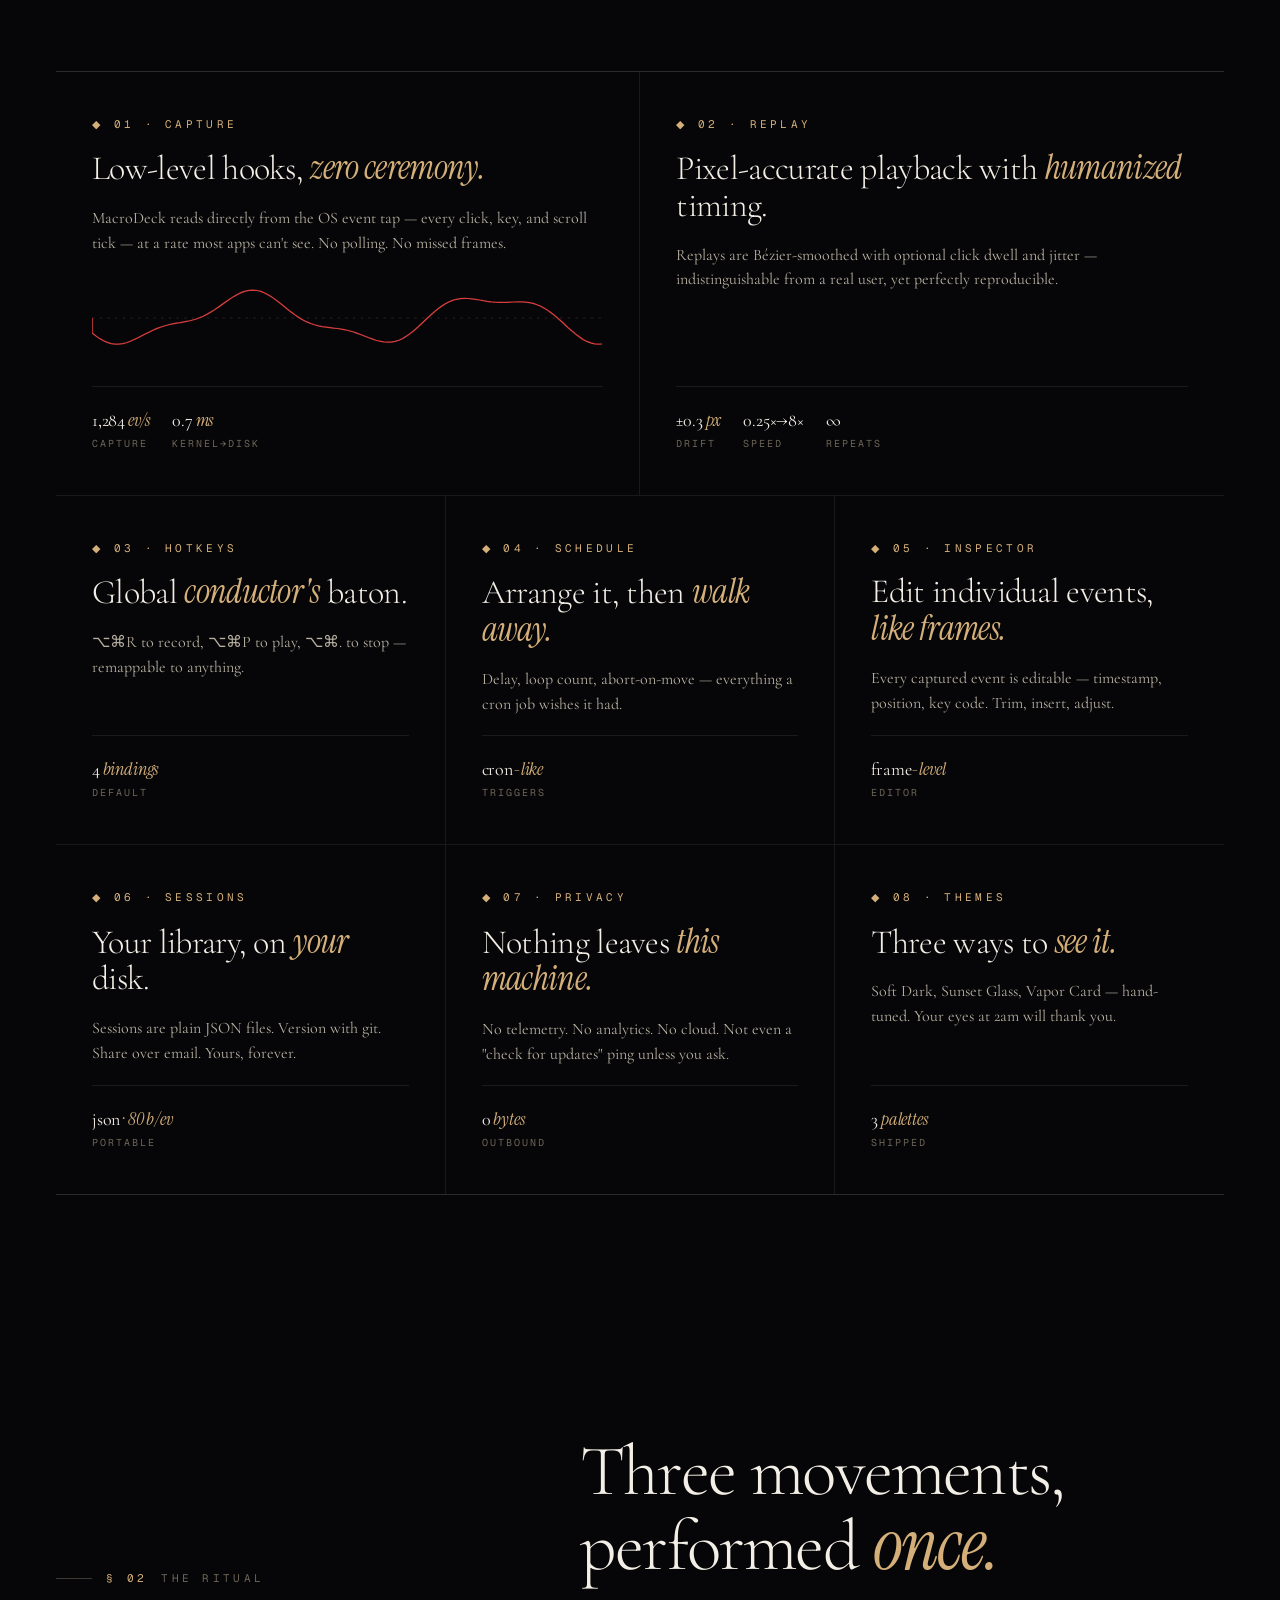
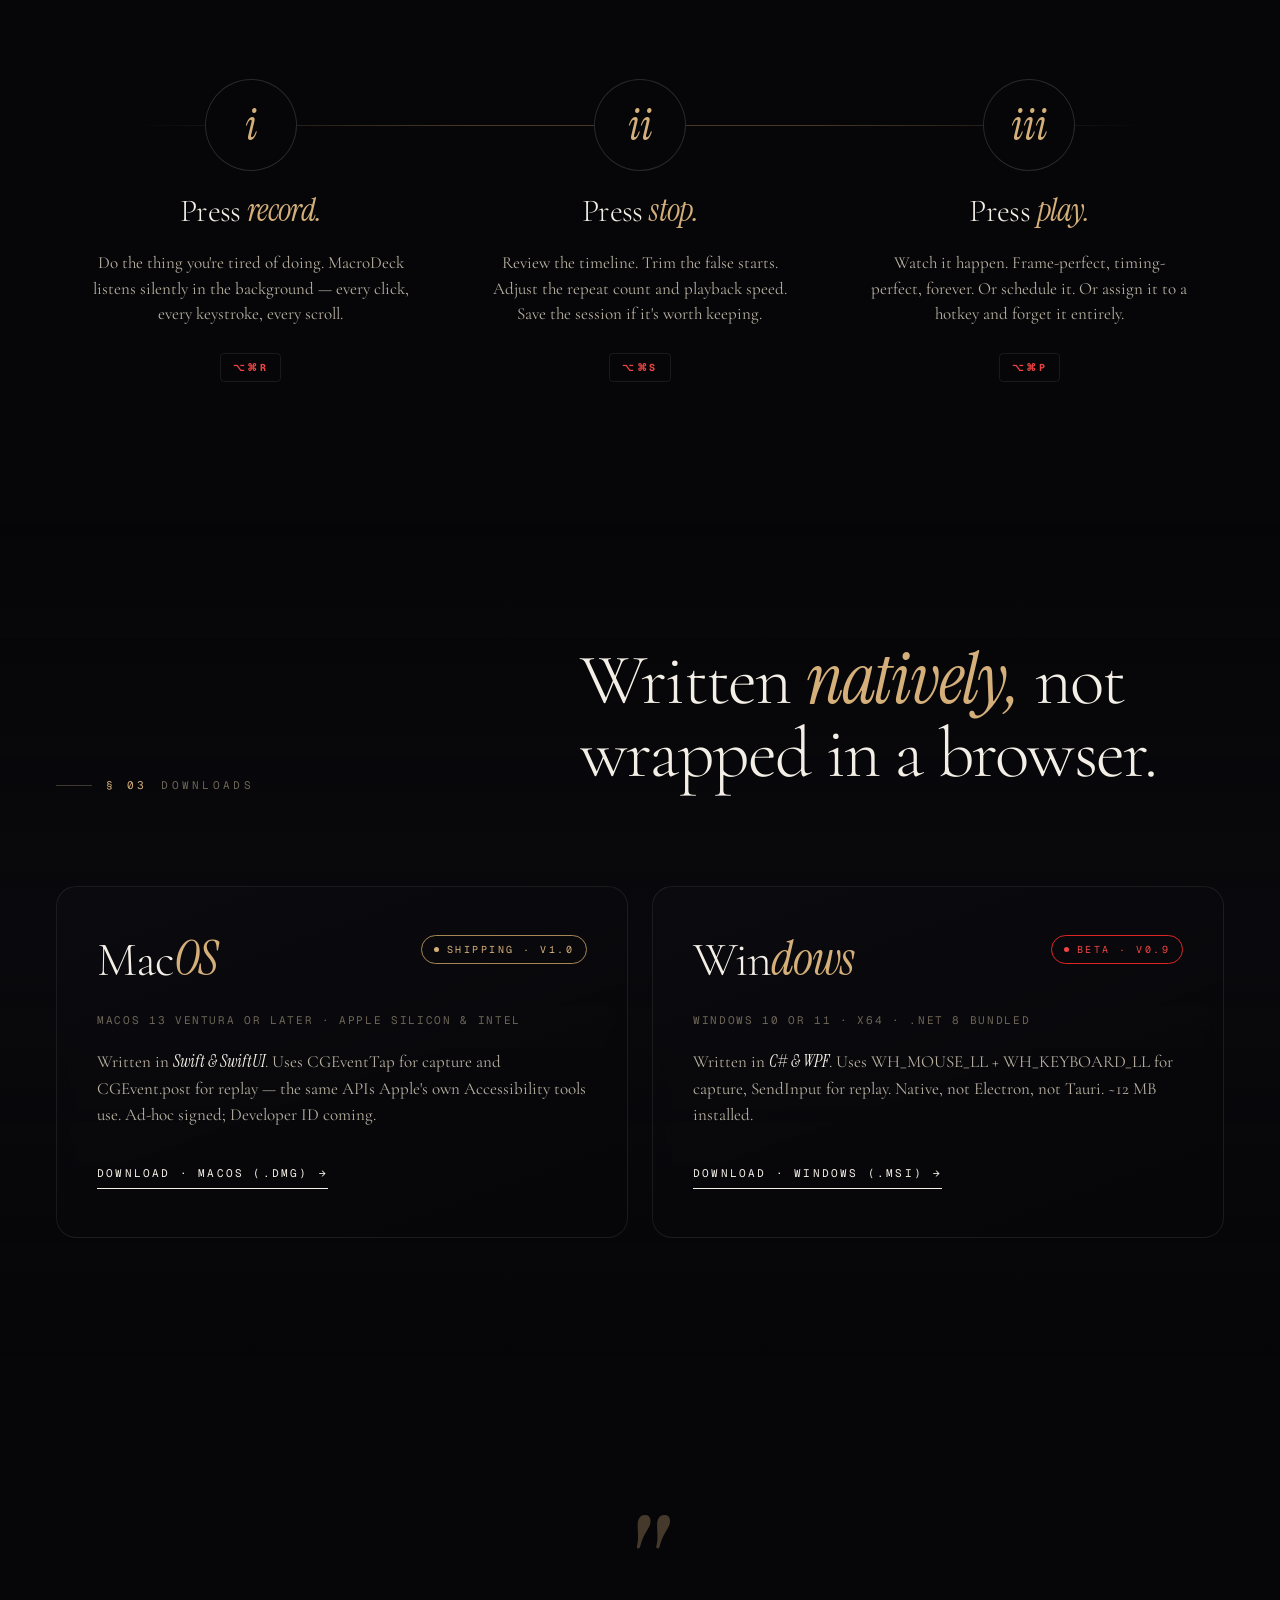
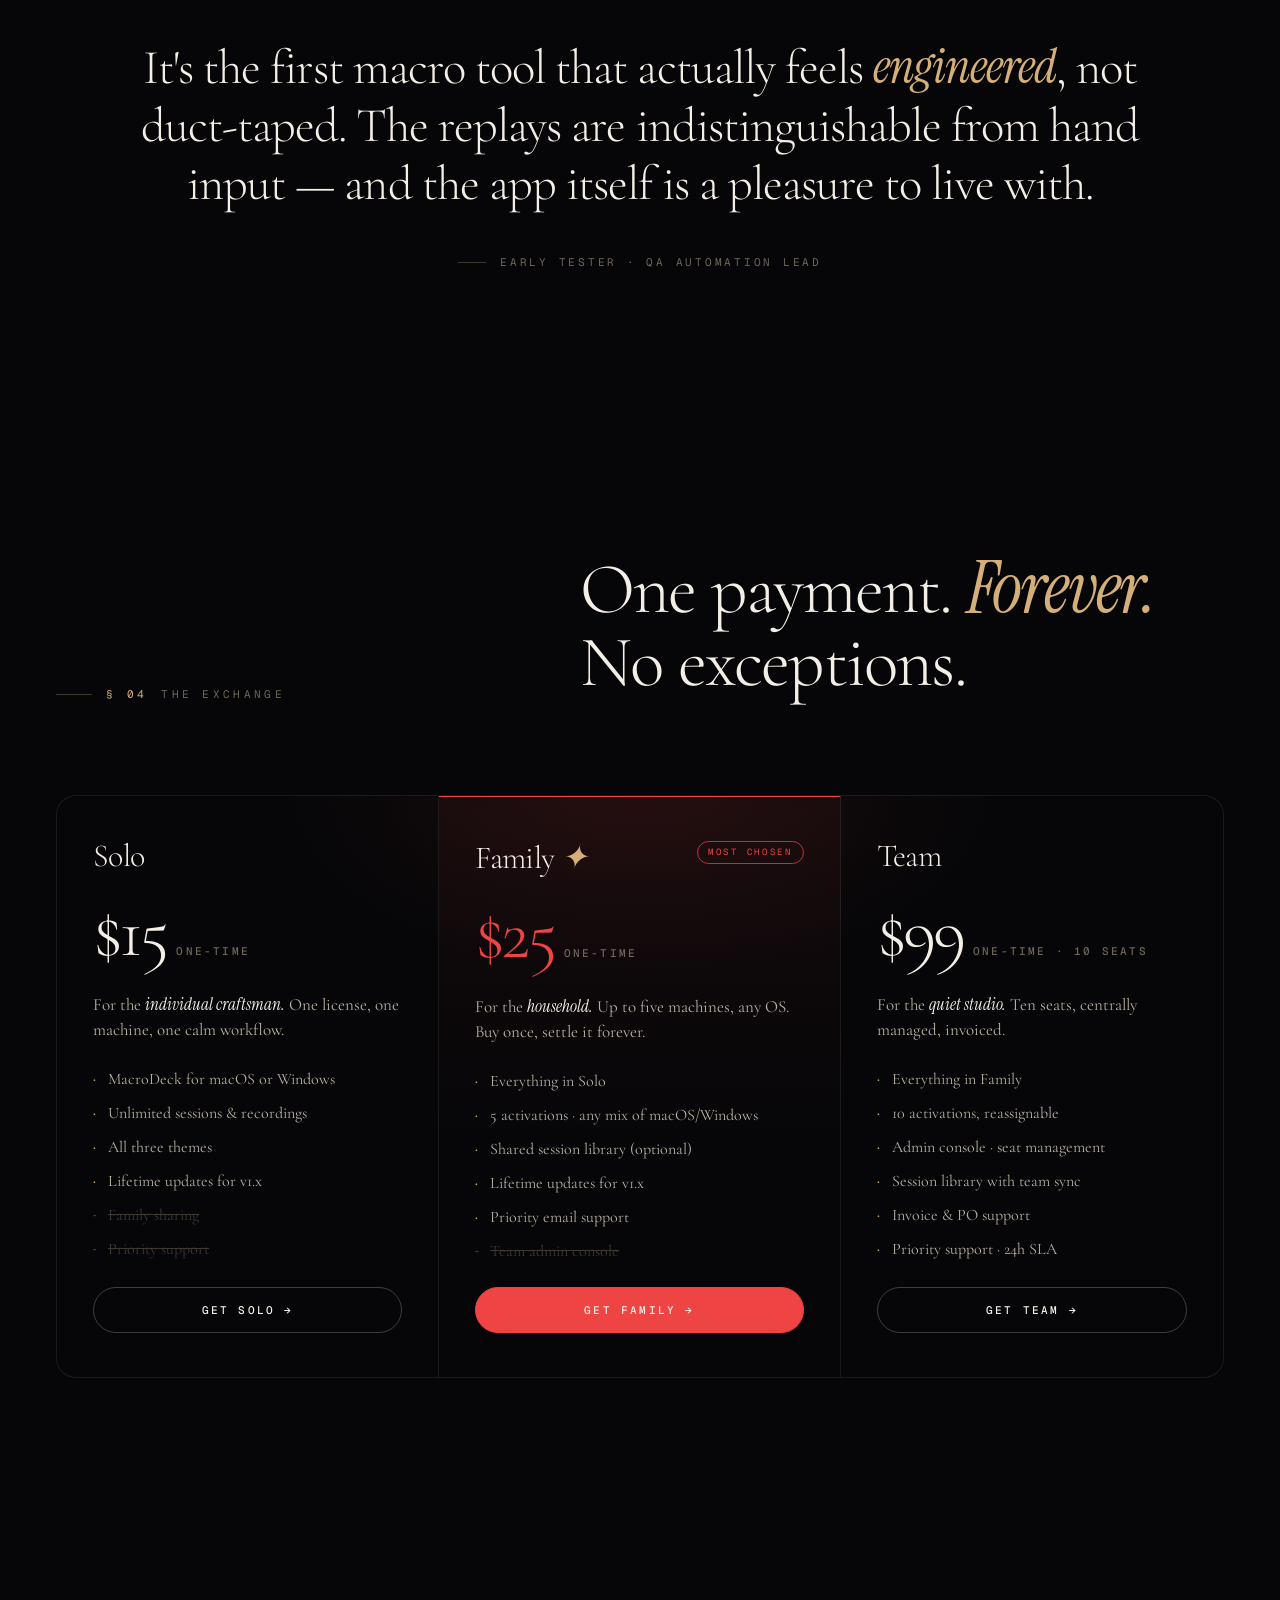
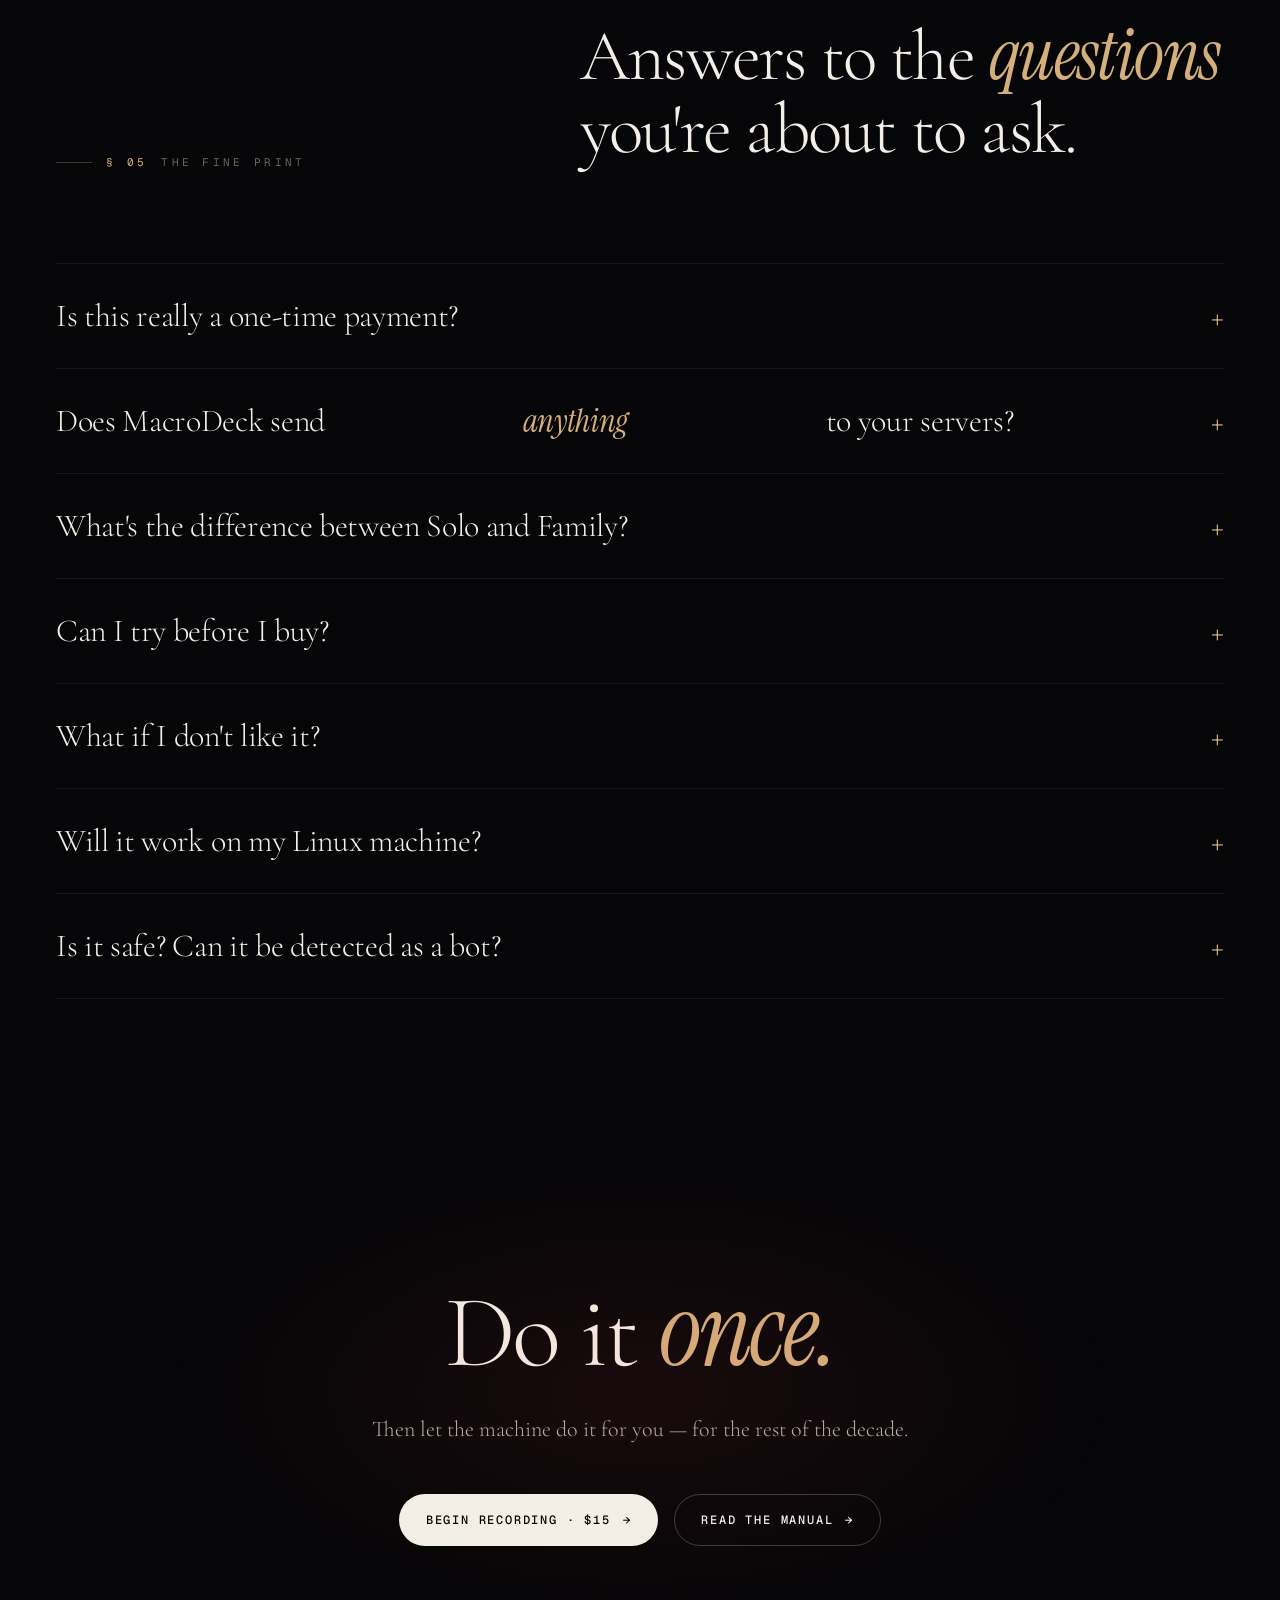
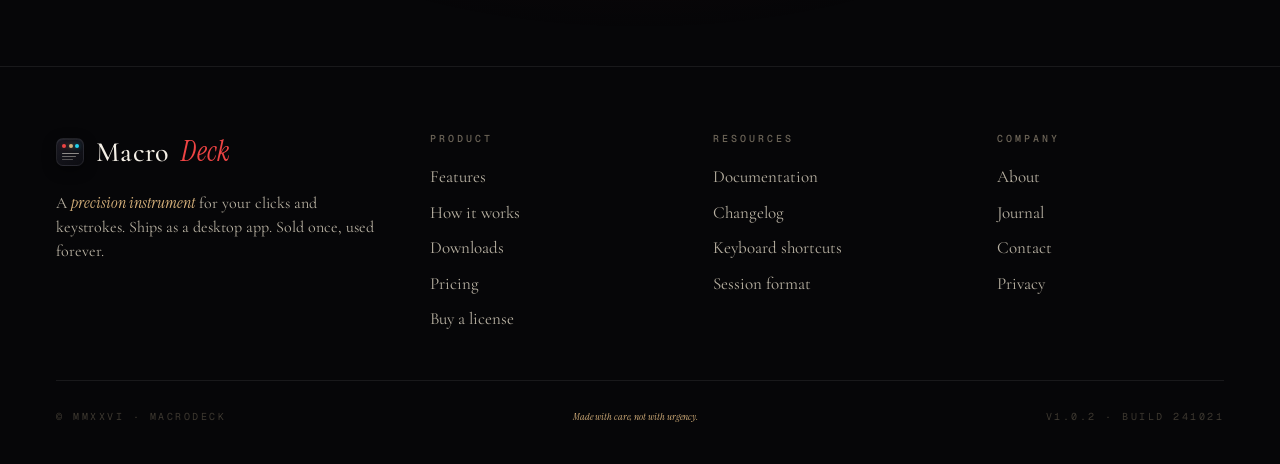
==== commit 5126fff8: "Hero: rotating headline cycling through 4 animations (scatter, flip, typewriter, ink bleed)" ====
--- a/index.html
+++ b/index.html
@@ -181,18 +181,46 @@
     max-width:1200px;
     margin-bottom:40px;
     position:relative;z-index:5;
+    min-height:3.1em;
+    perspective:1200px;
   }
-  h1 .line{display:block;overflow:hidden;padding-bottom:4px}
-  h1 .line > span{display:inline-block;opacity:0;transform:translateY(36px);animation:rise 1.1s var(--ease) forwards}
-  h1 .line:nth-child(1) > span{animation-delay:.3s}
-  h1 .line:nth-child(2) > span{animation-delay:.5s}
-  h1 .line:nth-child(3) > span{animation-delay:.7s}
+  h1 .ital{font-family:'Instrument Serif',serif;font-style:italic;font-weight:400;color:var(--gold)}
+  h1 .accent{color:var(--accent)}
+  @keyframes fadeUp{from{opacity:0;transform:translateY(14px)}to{opacity:1;transform:translateY(0)}}
+
+  /* ─── Rotating headline animations ─── */
+  h1 .char{display:inline-block;will-change:transform,opacity,filter;transition:transform 900ms var(--ease), opacity 900ms var(--ease), filter 900ms var(--ease)}
+  h1 .space{display:inline-block;width:0.28em}
+  /* A · Scatter */
+  h1 .char.scatter-out{opacity:0;filter:blur(12px);transform:translate(var(--dx,0),var(--dy,0)) rotate(var(--rot,0)) scale(.4);transition-timing-function:cubic-bezier(.6,0,1,1)}
+  h1 .char.scatter-in-init{opacity:0;filter:blur(14px);transform:translate(var(--dx,0),var(--dy,0)) rotate(var(--rot,0)) scale(1.6)}
+  h1 .char.scatter-in-done{opacity:1;filter:blur(0);transform:translate(0,0) rotate(0) scale(1)}
+  /* B · Flipboard */
+  h1 .flipper{display:inline-block;position:relative;transform-style:preserve-3d;transition:transform 700ms cubic-bezier(.55,0,.2,1.1);will-change:transform;line-height:1}
+  h1 .flipper.flipping{transform:rotateX(-180deg)}
+  h1 .flipper .face{display:inline-block;backface-visibility:hidden}
+  h1 .flipper .face.back{position:absolute;inset:0;transform:rotateX(180deg);display:flex;align-items:center}
+  /* C · Typewriter */
+  h1 .caret{display:inline-block;width:0.05em;height:0.8em;background:var(--accent);vertical-align:-0.05em;margin-left:0.04em;box-shadow:0 0 24px var(--accent-soft);animation:caretBlink 0.9s steps(2) infinite}
+  @keyframes caretBlink{50%{opacity:0}}
+  /* D · Ink bleed */
+  h1 .layer{position:absolute;inset:0;pointer-events:none;will-change:filter,opacity,transform,letter-spacing}
+  h1 .layer.ink-out{animation:bleedOut 1400ms var(--ease) forwards}
+  @keyframes bleedOut{
+    0%  {filter:blur(0) saturate(1) hue-rotate(0);opacity:1;letter-spacing:-.03em;transform:scale(1)}
+    35% {filter:blur(6px) saturate(1.4) hue-rotate(15deg);opacity:.95;letter-spacing:.05em;transform:scale(1.02)}
+    70% {filter:blur(24px) saturate(.5) hue-rotate(-10deg);opacity:.4;letter-spacing:.18em;transform:scale(1.06)}
+    100%{filter:blur(42px) saturate(0) hue-rotate(0);opacity:0;letter-spacing:.28em;transform:scale(1.1)}
+  }
+  h1 .layer.ink-in{animation:bleedIn 1400ms var(--ease) forwards}
+  @keyframes bleedIn{
+    0%  {filter:blur(42px) saturate(0) hue-rotate(20deg);opacity:0;letter-spacing:.28em;transform:scale(.94)}
+    40% {filter:blur(16px) saturate(.7) hue-rotate(8deg);opacity:.4;letter-spacing:.12em;transform:scale(.97)}
+    75% {filter:blur(4px) saturate(1.1) hue-rotate(-3deg);opacity:.9;letter-spacing:0;transform:scale(1.005)}
+    100%{filter:blur(0) saturate(1) hue-rotate(0);opacity:1;letter-spacing:-.03em;transform:scale(1)}
+  }
+  h1 .headline-intro{opacity:0;transform:translateY(36px);animation:rise 1.1s .3s var(--ease) forwards}
   @keyframes rise{to{opacity:1;transform:translateY(0)}}
-  @keyframes fadeUp{from{opacity:0;transform:translateY(14px)}to{opacity:1;transform:translateY(0)}}
-  h1 .ital{font-family:'Instrument Serif',serif;font-style:italic;font-weight:400;color:var(--gold);position:relative}
-  h1 .ital::after{content:"";position:absolute;bottom:.05em;left:0;right:0;height:1px;background:linear-gradient(90deg, transparent, var(--gold), transparent);opacity:0;animation:underline 1s 1.4s forwards}
-  @keyframes underline{to{opacity:.6}}
-  h1 .accent{color:var(--accent)}
 
   .hero .sub{font-family:'Cormorant Garamond',serif;font-weight:300;font-size:22px;line-height:1.5;color:var(--ink-1);max-width:580px;margin-bottom:48px;opacity:0;animation:fadeUp 1s .95s var(--ease) forwards;position:relative;z-index:5}
   .hero .sub em{font-family:'Instrument Serif',serif;font-style:italic;color:var(--ink-0);font-weight:400}
@@ -418,11 +446,7 @@
 
   <div class="eyebrow"><span class="dot"></span> Now recording · <span id="heroElapsed">00:04.218</span></div>
 
-  <h1>
-    <span class="line"><span>The art of</span></span>
-    <span class="line"><span>doing it <span class="ital">once,</span></span></span>
-    <span class="line"><span>and <span class="accent">never</span> again.</span></span>
-  </h1>
+  <h1 id="heroHeadline"><span class="headline-intro">The art of doing it <span class="ital">once,</span> and <span class="accent">never</span> again.</span></h1>
 
   <p class="sub">MacroDeck records your clicks and keystrokes with the fidelity of a <em>film negative</em> — then replays them, frame for frame, whenever you ask. Desktop-native. Offline by design.</p>
 
@@ -868,6 +892,138 @@
   }
   tick();
 
+  // ─── ROTATING HEADLINE (4 animations on rotation) ───
+  (function setupRotatingHeadline(){
+    const HEADLINES = [
+      [{t:"The art of "},{t:"doing it "},{t:"once",c:"ital"},{t:", "},{t:"and "},{t:"never",c:"accent"},{t:" again."}],
+      [{t:"Record "},{t:"once",c:"ital"},{t:". "},{t:"Replay "},{t:"forever",c:"accent"},{t:"."}],
+      [{t:"Your hands "},{t:"have "},{t:"better",c:"ital"},{t:" "},{t:"things",c:"accent"},{t:" to do."}],
+      [{t:"Muscle memory, "},{t:"made "},{t:"permanent",c:"ital"},{t:" "},{t:"at last",c:"accent"},{t:"."}],
+      [{t:"Every "},{t:"click",c:"accent"},{t:", "},{t:"remembered",c:"ital"},{t:"."}],
+    ];
+    const ANIMS = ['scatter','flipboard','typewriter','inkbleed'];
+    const el = document.getElementById('heroHeadline');
+    if (!el) return;
+
+    const flatten = h => h.flatMap(tok => [...tok.t].map(ch => ({ch, cls: tok.c || null})));
+    const tokensToHTML = h => h.map(tok => {
+      const safe = tok.t.replace(/&/g,'&amp;').replace(/</g,'&lt;').replace(/ /g,'\u00A0');
+      return tok.c ? `<span class="${tok.c}">${safe}</span>` : safe;
+    }).join('');
+    const sleep = ms => new Promise(r => setTimeout(r, ms));
+    const nextFrame = () => new Promise(r => requestAnimationFrame(() => requestAnimationFrame(r)));
+    const settle = h => { el.innerHTML = tokensToHTML(h); };
+
+    function buildScatter(h){
+      const frag = document.createDocumentFragment();
+      for (const tok of h) for (const ch of tok.t){
+        if (ch === ' '){ const s = document.createElement('span'); s.className = 'space'; frag.appendChild(s); continue; }
+        const sp = document.createElement('span');
+        sp.className = 'char' + (tok.c ? ' ' + tok.c : '');
+        sp.textContent = ch;
+        const angle = Math.random() * Math.PI * 2;
+        const dist = 200 + Math.random() * 400;
+        sp.style.setProperty('--dx', (Math.cos(angle)*dist).toFixed(0) + 'px');
+        sp.style.setProperty('--dy', (Math.sin(angle)*dist).toFixed(0) + 'px');
+        sp.style.setProperty('--rot', (Math.random()*360-180).toFixed(0) + 'deg');
+        sp.style.transitionDelay = (Math.random() * 250) + 'ms';
+        frag.appendChild(sp);
+      }
+      return frag;
+    }
+    async function animScatter(current, next){
+      el.innerHTML = '';
+      el.appendChild(buildScatter(current));
+      el.querySelectorAll('.char').forEach(c => c.classList.add('scatter-in-done'));
+      await nextFrame();
+      el.querySelectorAll('.char').forEach(c => { c.classList.remove('scatter-in-done'); c.classList.add('scatter-out'); });
+      await sleep(1100);
+      el.innerHTML = '';
+      el.appendChild(buildScatter(next));
+      el.querySelectorAll('.char').forEach(c => c.classList.add('scatter-in-init'));
+      await nextFrame();
+      el.querySelectorAll('.char').forEach(c => { c.classList.remove('scatter-in-init'); c.classList.add('scatter-in-done'); });
+      await sleep(1000);
+      settle(next);
+    }
+
+    async function animFlipboard(current, next){
+      const cur = flatten(current), nxt = flatten(next);
+      const n = Math.max(cur.length, nxt.length);
+      el.innerHTML = '';
+      for (let i = 0; i < n; i++){
+        const c = cur[i] || {ch:' ', cls:null};
+        const x = nxt[i] || {ch:' ', cls:null};
+        if (c.ch === ' ' && x.ch === ' '){ const s = document.createElement('span'); s.className = 'space'; el.appendChild(s); continue; }
+        const w = document.createElement('span');
+        w.className = 'flipper' + (x.cls ? ' ' + x.cls : '');
+        const f = document.createElement('span'); f.className = 'face front';
+        f.textContent = c.ch === ' ' ? '\u00A0' : c.ch;
+        if (c.cls) f.classList.add(c.cls);
+        const b = document.createElement('span'); b.className = 'face back';
+        b.textContent = x.ch === ' ' ? '\u00A0' : x.ch;
+        w.appendChild(f); w.appendChild(b);
+        el.appendChild(w);
+      }
+      await nextFrame();
+      const all = [...el.querySelectorAll('.flipper')];
+      const stagger = 45;
+      all.forEach((f,i) => setTimeout(() => f.classList.add('flipping'), i * stagger));
+      await sleep(all.length * stagger + 800);
+      settle(next);
+    }
+
+    function renderTyped(flat, cap){
+      const caret = '<span class="caret"></span>';
+      if (cap === 0){ el.innerHTML = caret; return; }
+      let html = '', i = 0;
+      while (i < cap && i < flat.length){
+        const {cls} = flat[i];
+        let j = i;
+        while (j < cap && j < flat.length && flat[j].cls === cls) j++;
+        const safe = flat.slice(i, j).map(x => x.ch).join('').replace(/&/g,'&amp;').replace(/</g,'&lt;').replace(/ /g,'\u00A0');
+        html += cls ? `<span class="${cls}">${safe}</span>` : safe;
+        i = j;
+      }
+      el.innerHTML = html + caret;
+    }
+    const jit = (b, s) => b + (Math.random() - 0.5) * s;
+    async function animTypewriter(current, next){
+      const cur = flatten(current), nxt = flatten(next);
+      let common = 0;
+      while (common < cur.length && common < nxt.length
+             && cur[common].ch === nxt[common].ch
+             && cur[common].cls === nxt[common].cls) common++;
+      for (let k = cur.length; k > common; k--){ renderTyped(cur, k-1); await sleep(jit(28, 18)); }
+      await sleep(120);
+      for (let k = common + 1; k <= nxt.length; k++){ renderTyped(nxt, k); await sleep(jit(55, 35)); }
+      await sleep(250);
+      settle(next);
+    }
+
+    async function animInkBleed(current, next){
+      el.innerHTML = `<div class="layer ink-out">${tokensToHTML(current)}</div><div class="layer ink-in">${tokensToHTML(next)}</div>`;
+      await sleep(1500);
+      settle(next);
+    }
+
+    const runner = { scatter: animScatter, flipboard: animFlipboard, typewriter: animTypewriter, inkbleed: animInkBleed };
+    let hi = 0, ai = 0;
+    // Wait for the initial text's intro animation before starting cycle
+    setTimeout(async () => {
+      // Re-settle so the intro class is gone before first transition
+      settle(HEADLINES[0]);
+      while (true){
+        await sleep(5000);
+        const current = HEADLINES[hi];
+        const next = HEADLINES[(hi + 1) % HEADLINES.length];
+        await runner[ANIMS[ai]](current, next);
+        hi = (hi + 1) % HEADLINES.length;
+        ai = (ai + 1) % ANIMS.length;
+      }
+    }, 2000);
+  })();
+
   // ─── HERO ELAPSED TICKER ───
   const he = document.getElementById('heroElapsed');
   let et = 4.218;
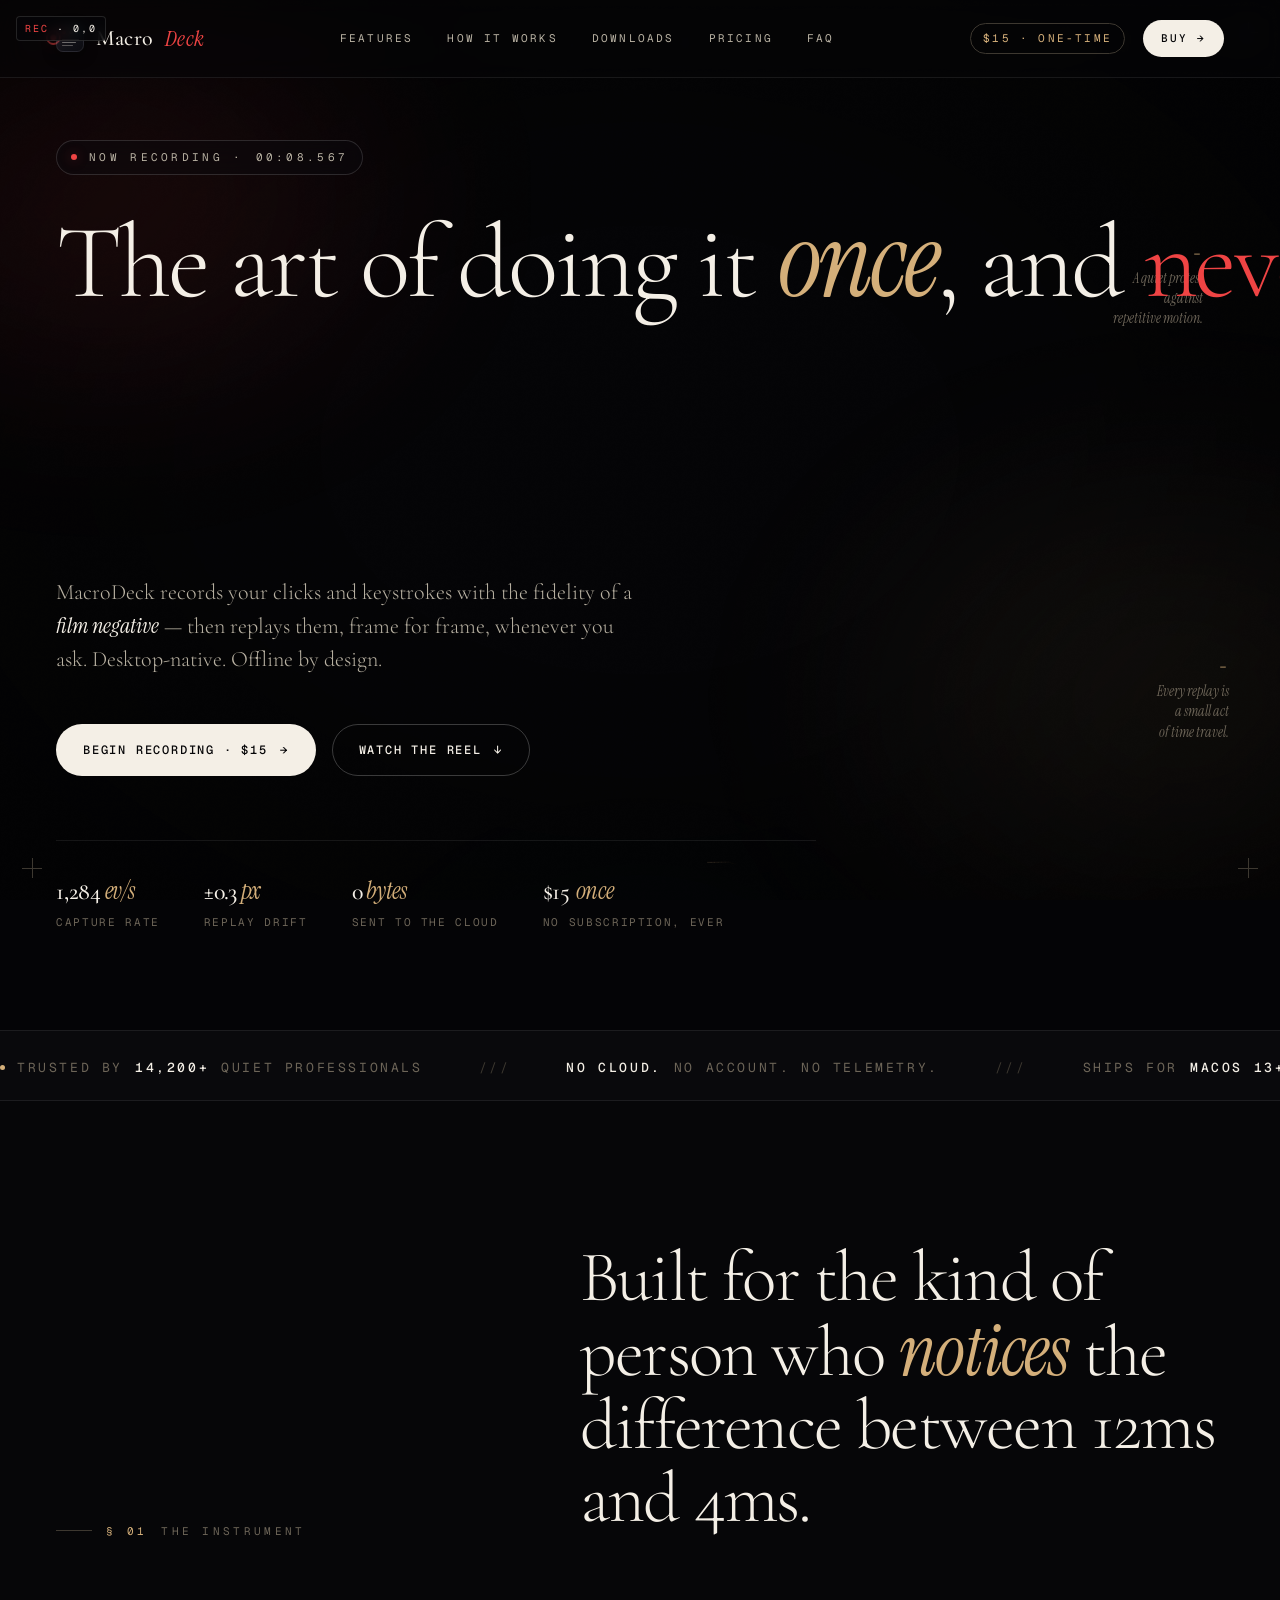
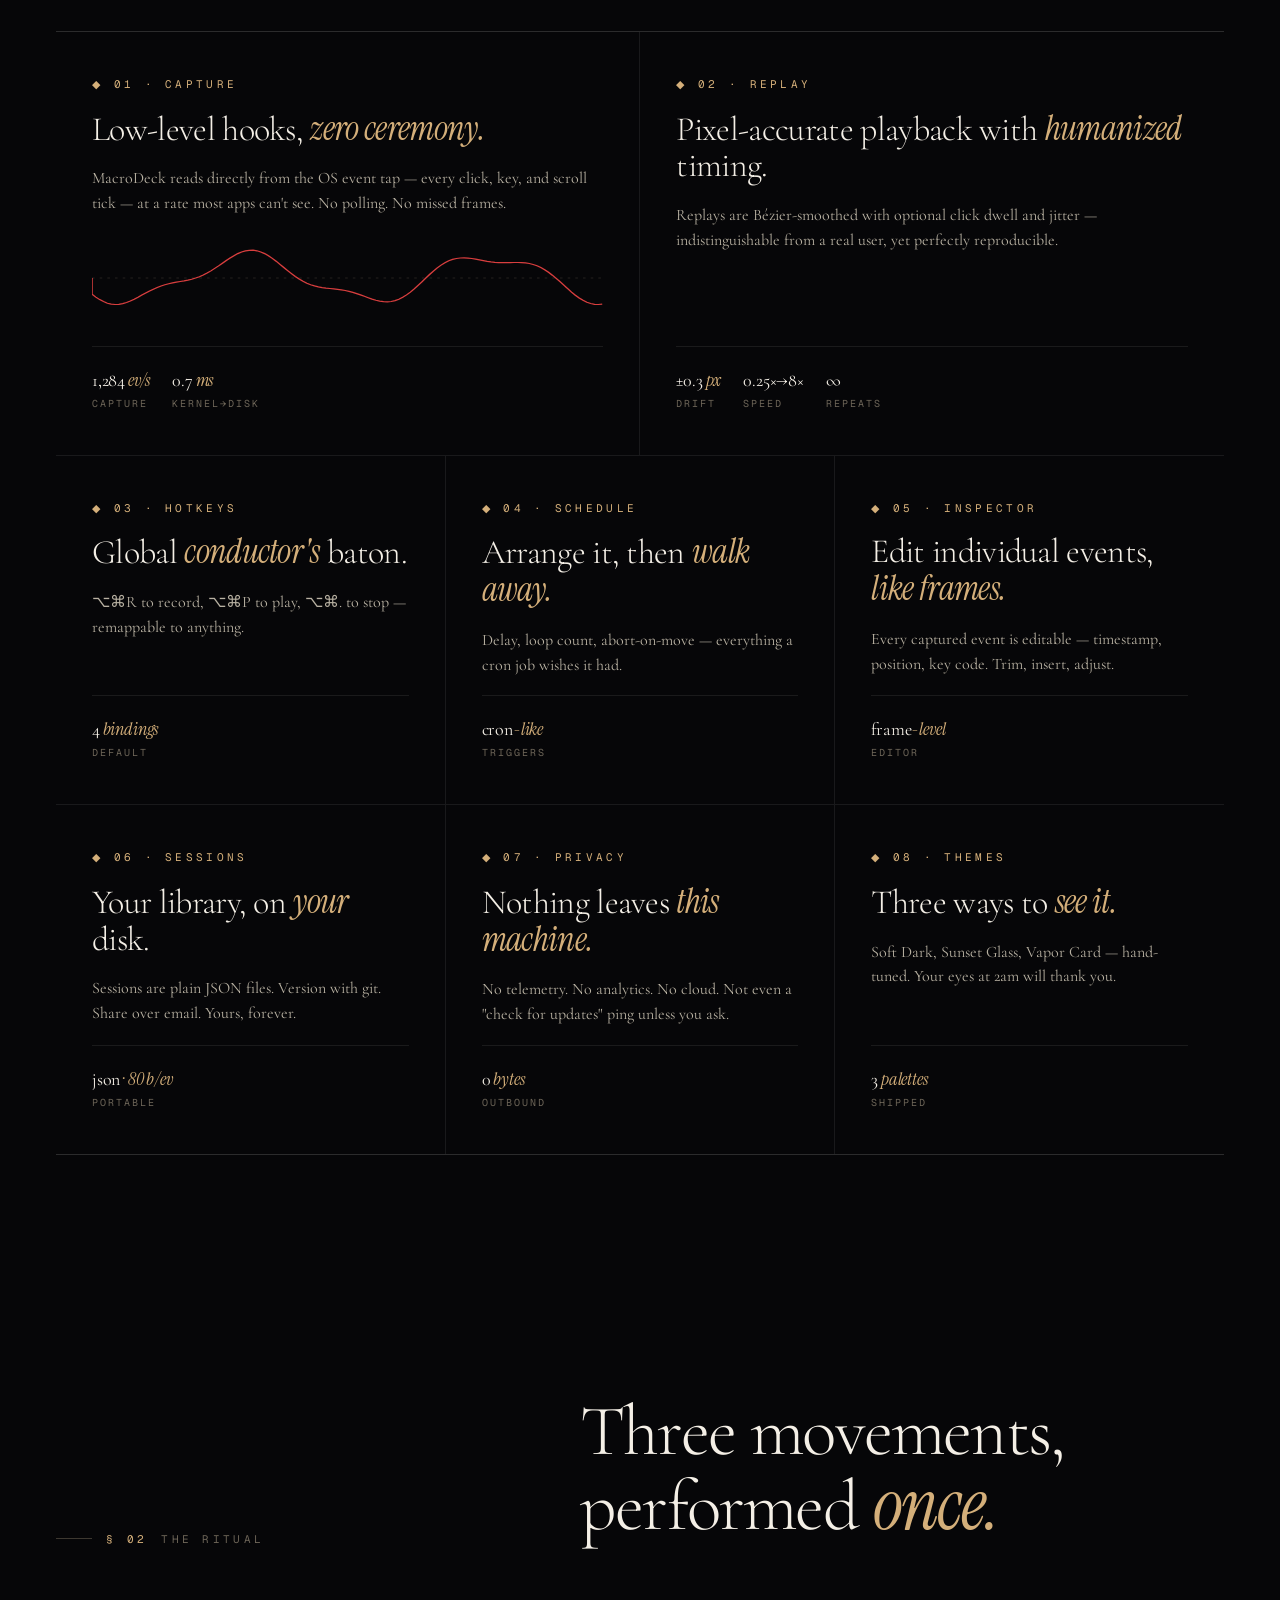
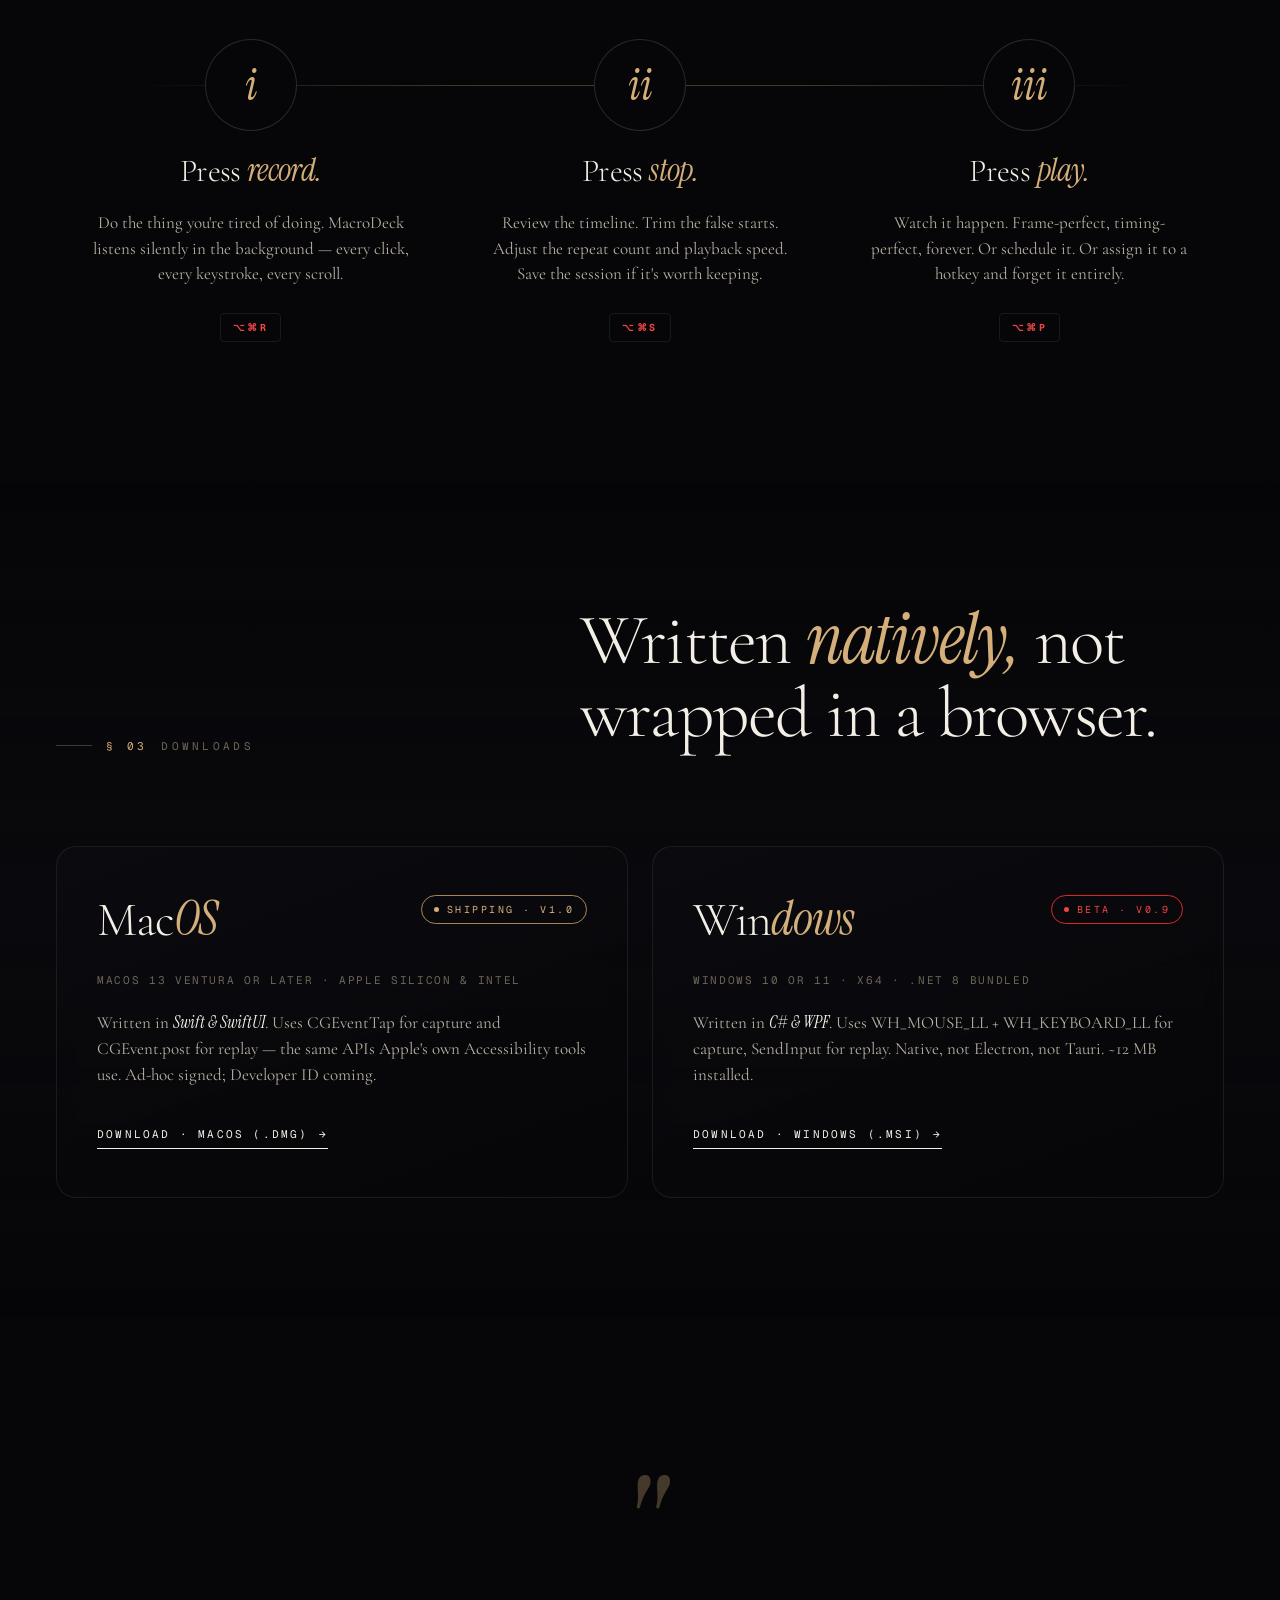
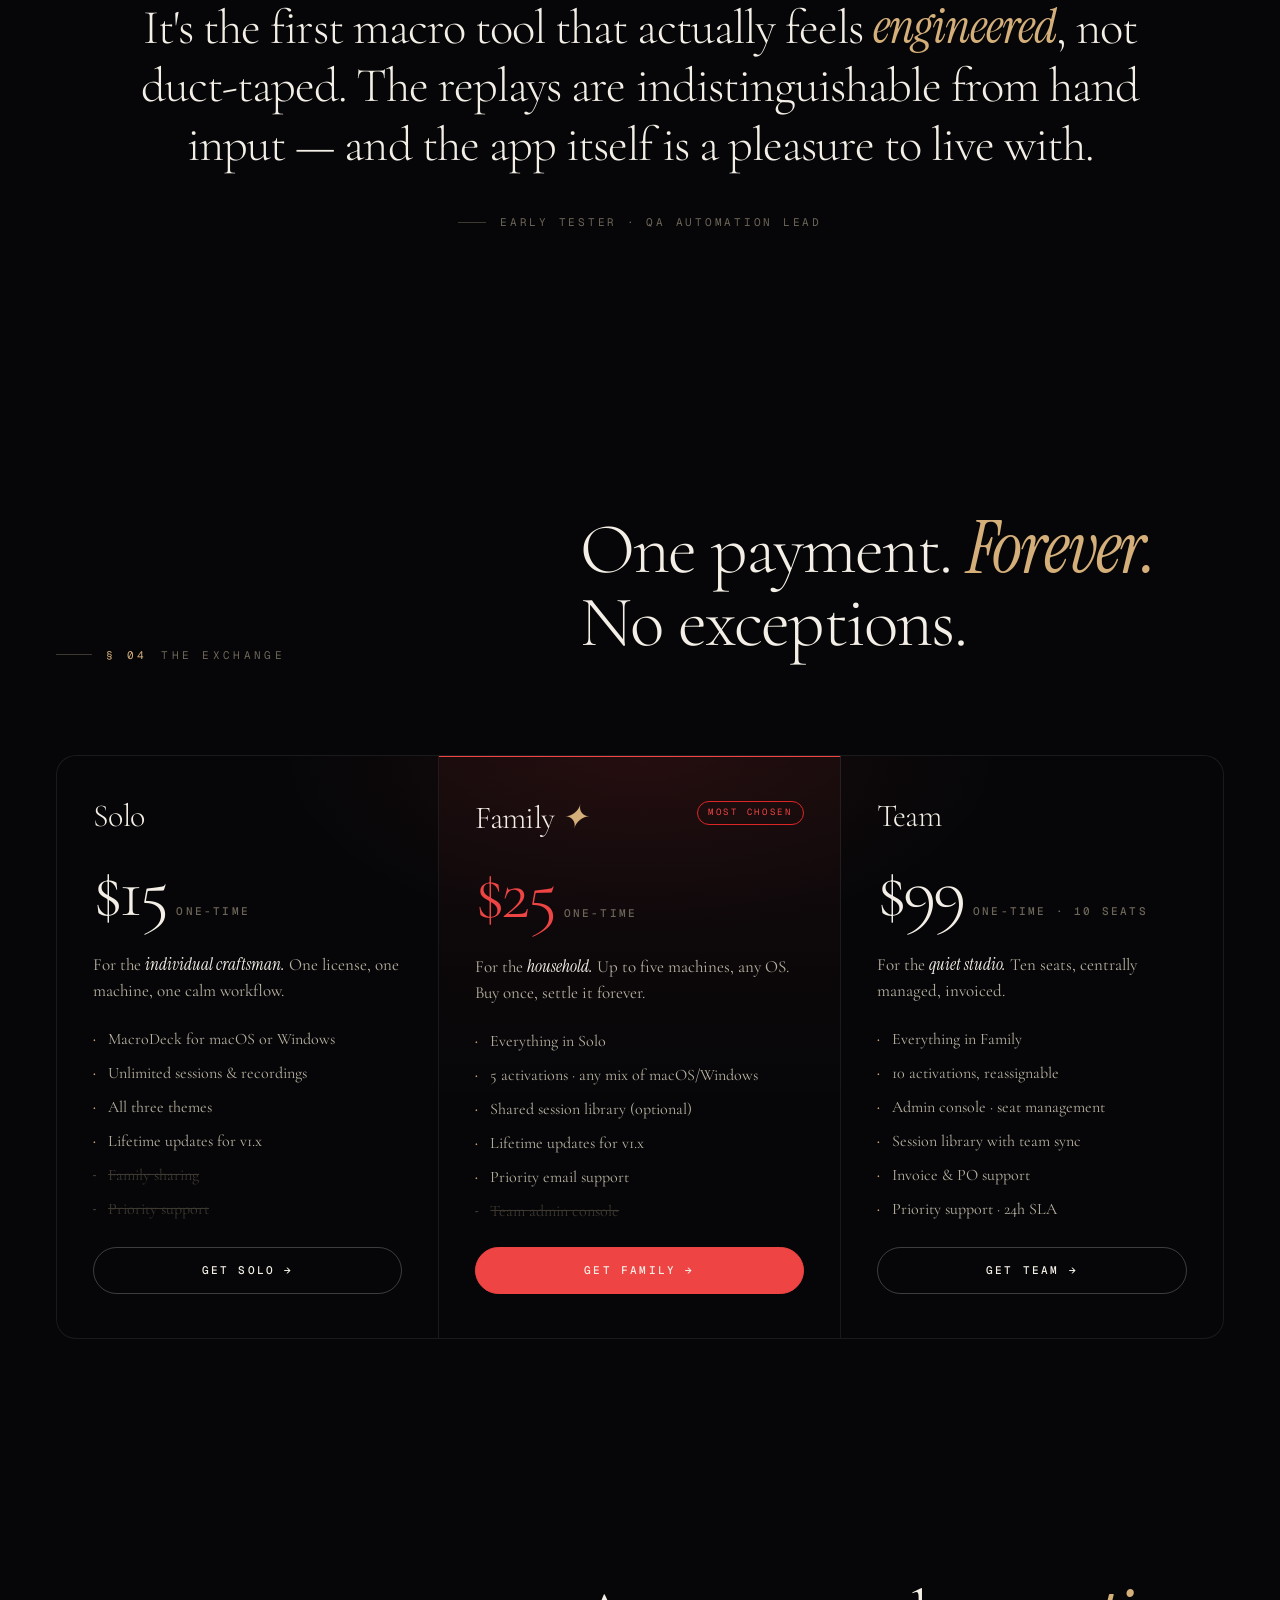
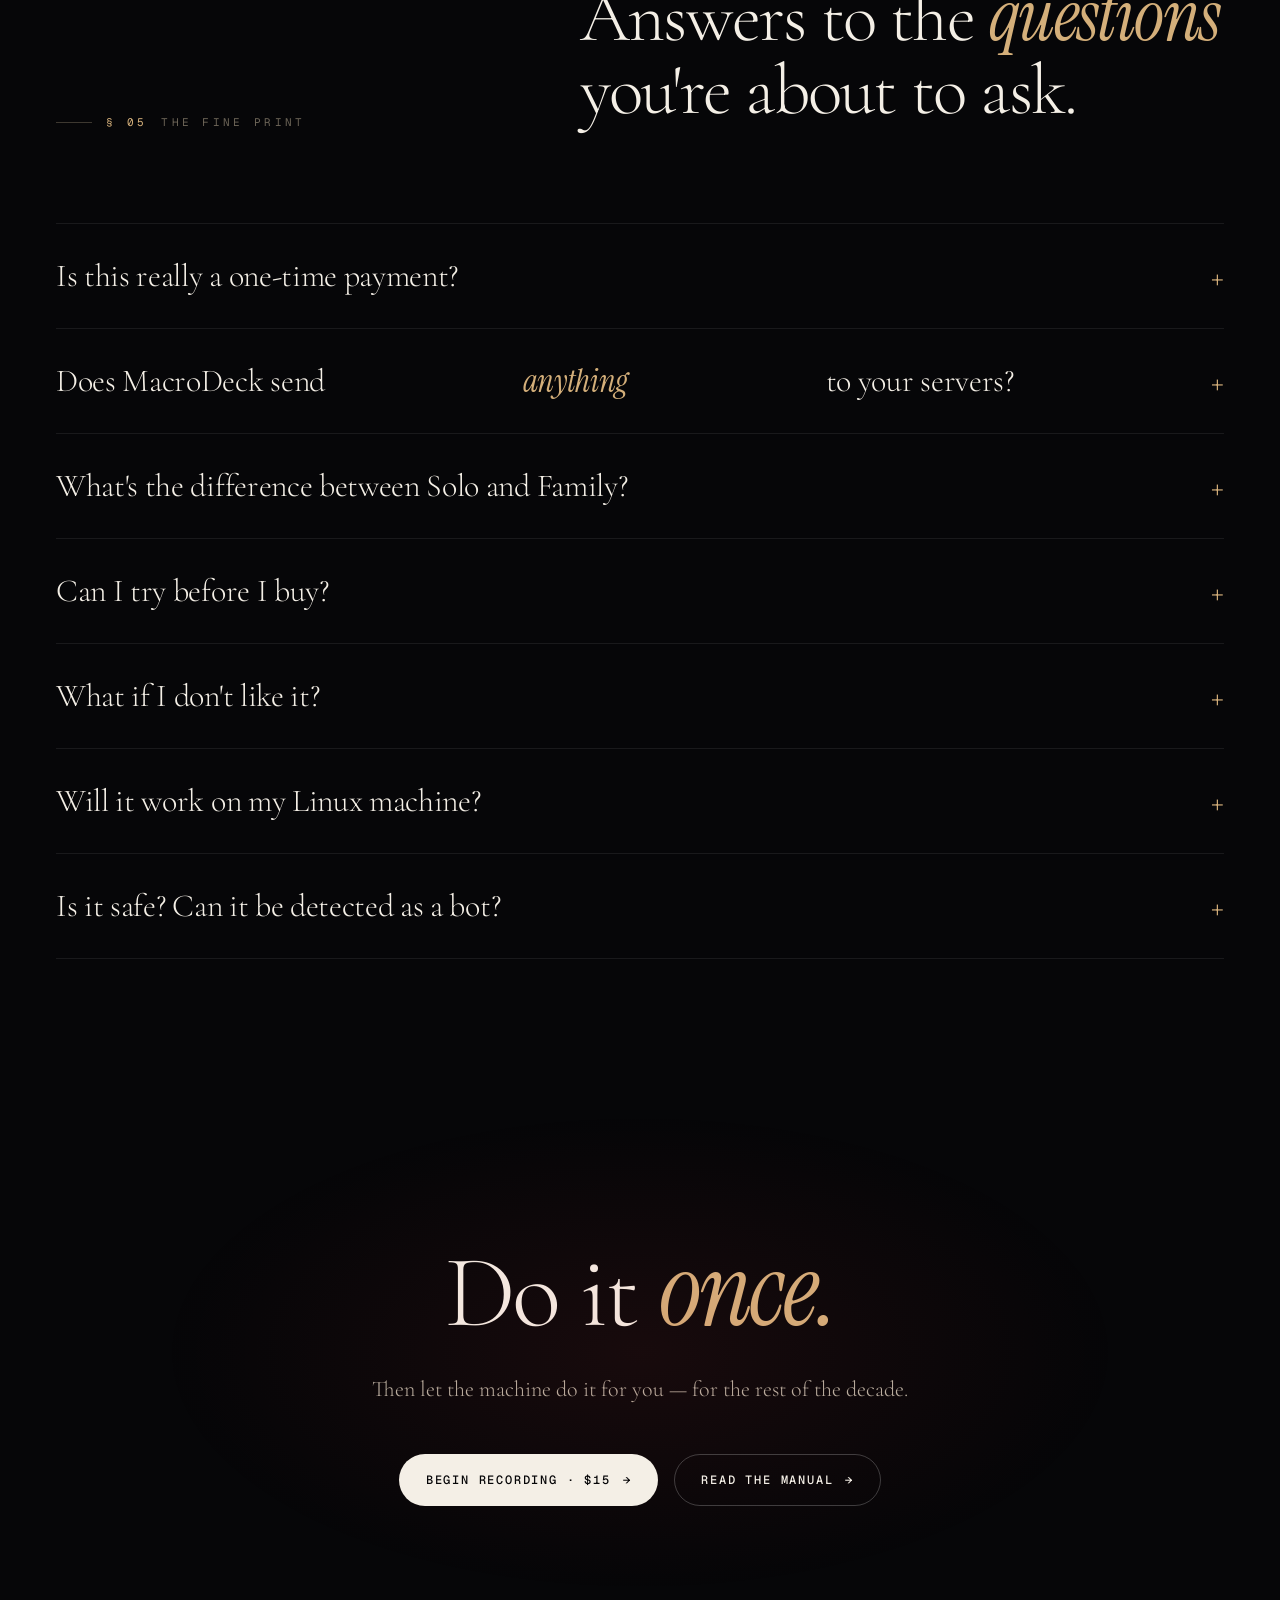
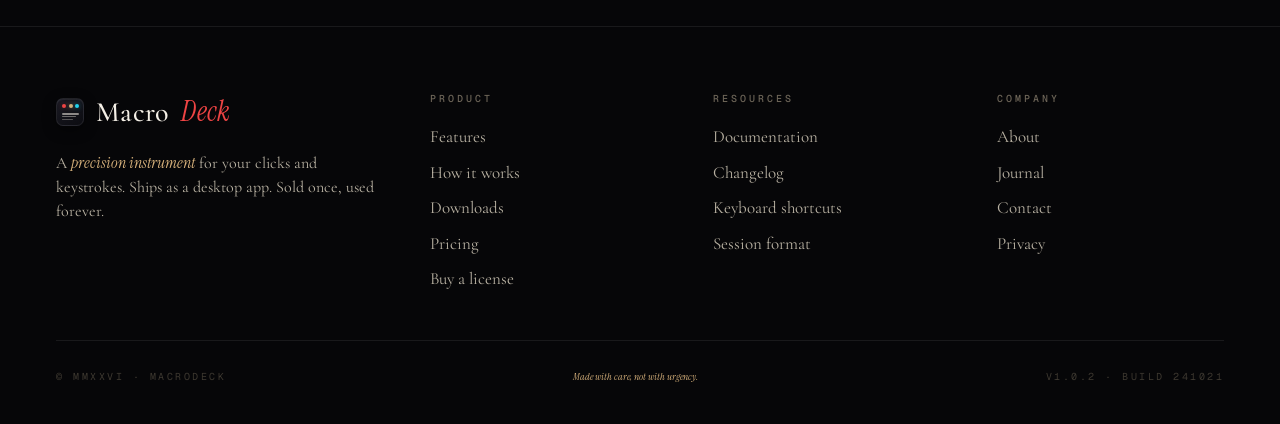
==== commit ea6fe923: "Hero: constrain headline to left column, anchor animations to left edge" ====
--- a/index.html
+++ b/index.html
@@ -175,14 +175,15 @@
   h1{
     font-family:'Cormorant Garamond',serif;
     font-weight:300;
-    font-size:clamp(56px,9.2vw,150px);
+    font-size:clamp(56px,8.2vw,128px);
     line-height:.96;
     letter-spacing:-.03em;
-    max-width:1200px;
+    max-width:860px;
     margin-bottom:40px;
     position:relative;z-index:5;
     min-height:3.1em;
     perspective:1200px;
+    transform-origin:0 50%;
   }
   h1 .ital{font-family:'Instrument Serif',serif;font-style:italic;font-weight:400;color:var(--gold)}
   h1 .accent{color:var(--accent)}
@@ -204,7 +205,7 @@
   h1 .caret{display:inline-block;width:0.05em;height:0.8em;background:var(--accent);vertical-align:-0.05em;margin-left:0.04em;box-shadow:0 0 24px var(--accent-soft);animation:caretBlink 0.9s steps(2) infinite}
   @keyframes caretBlink{50%{opacity:0}}
   /* D · Ink bleed */
-  h1 .layer{position:absolute;inset:0;pointer-events:none;will-change:filter,opacity,transform,letter-spacing}
+  h1 .layer{position:absolute;inset:0;pointer-events:none;will-change:filter,opacity,transform,letter-spacing;transform-origin:0 50%}
   h1 .layer.ink-out{animation:bleedOut 1400ms var(--ease) forwards}
   @keyframes bleedOut{
     0%  {filter:blur(0) saturate(1) hue-rotate(0);opacity:1;letter-spacing:-.03em;transform:scale(1)}
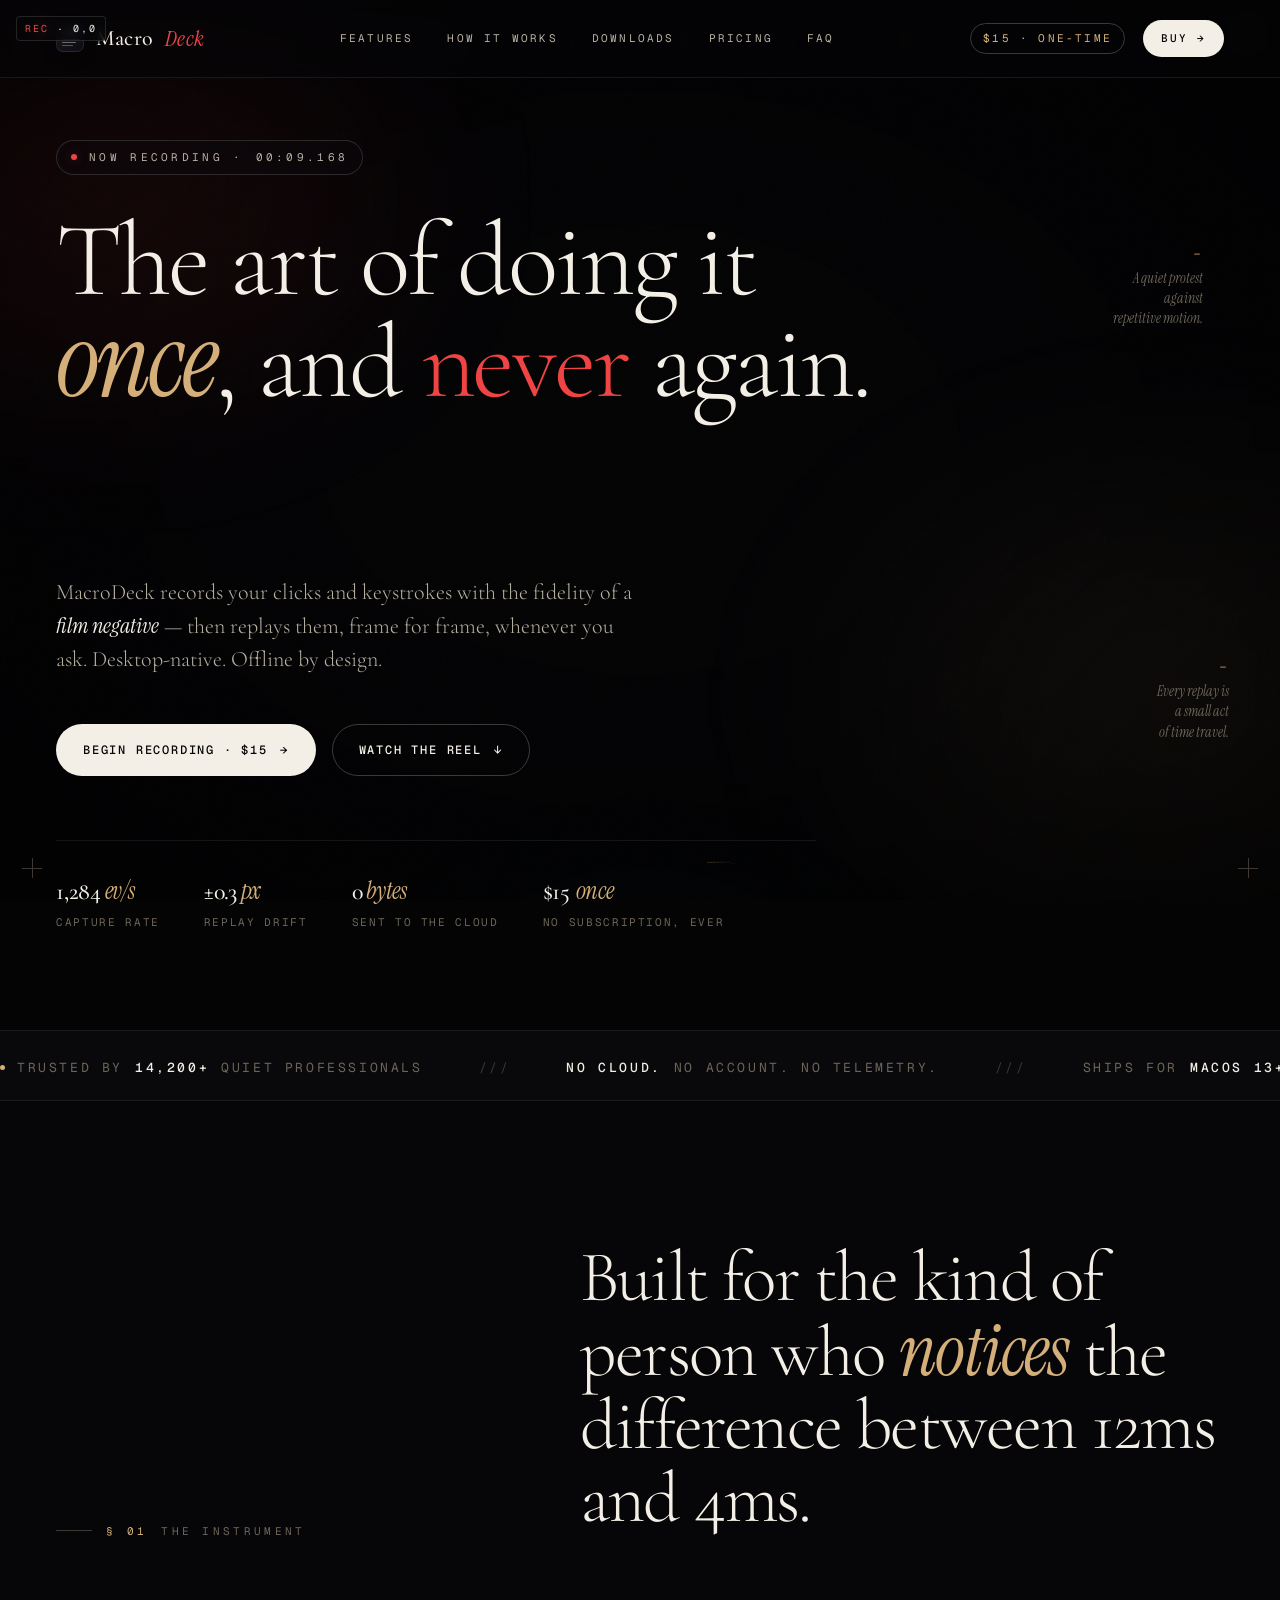
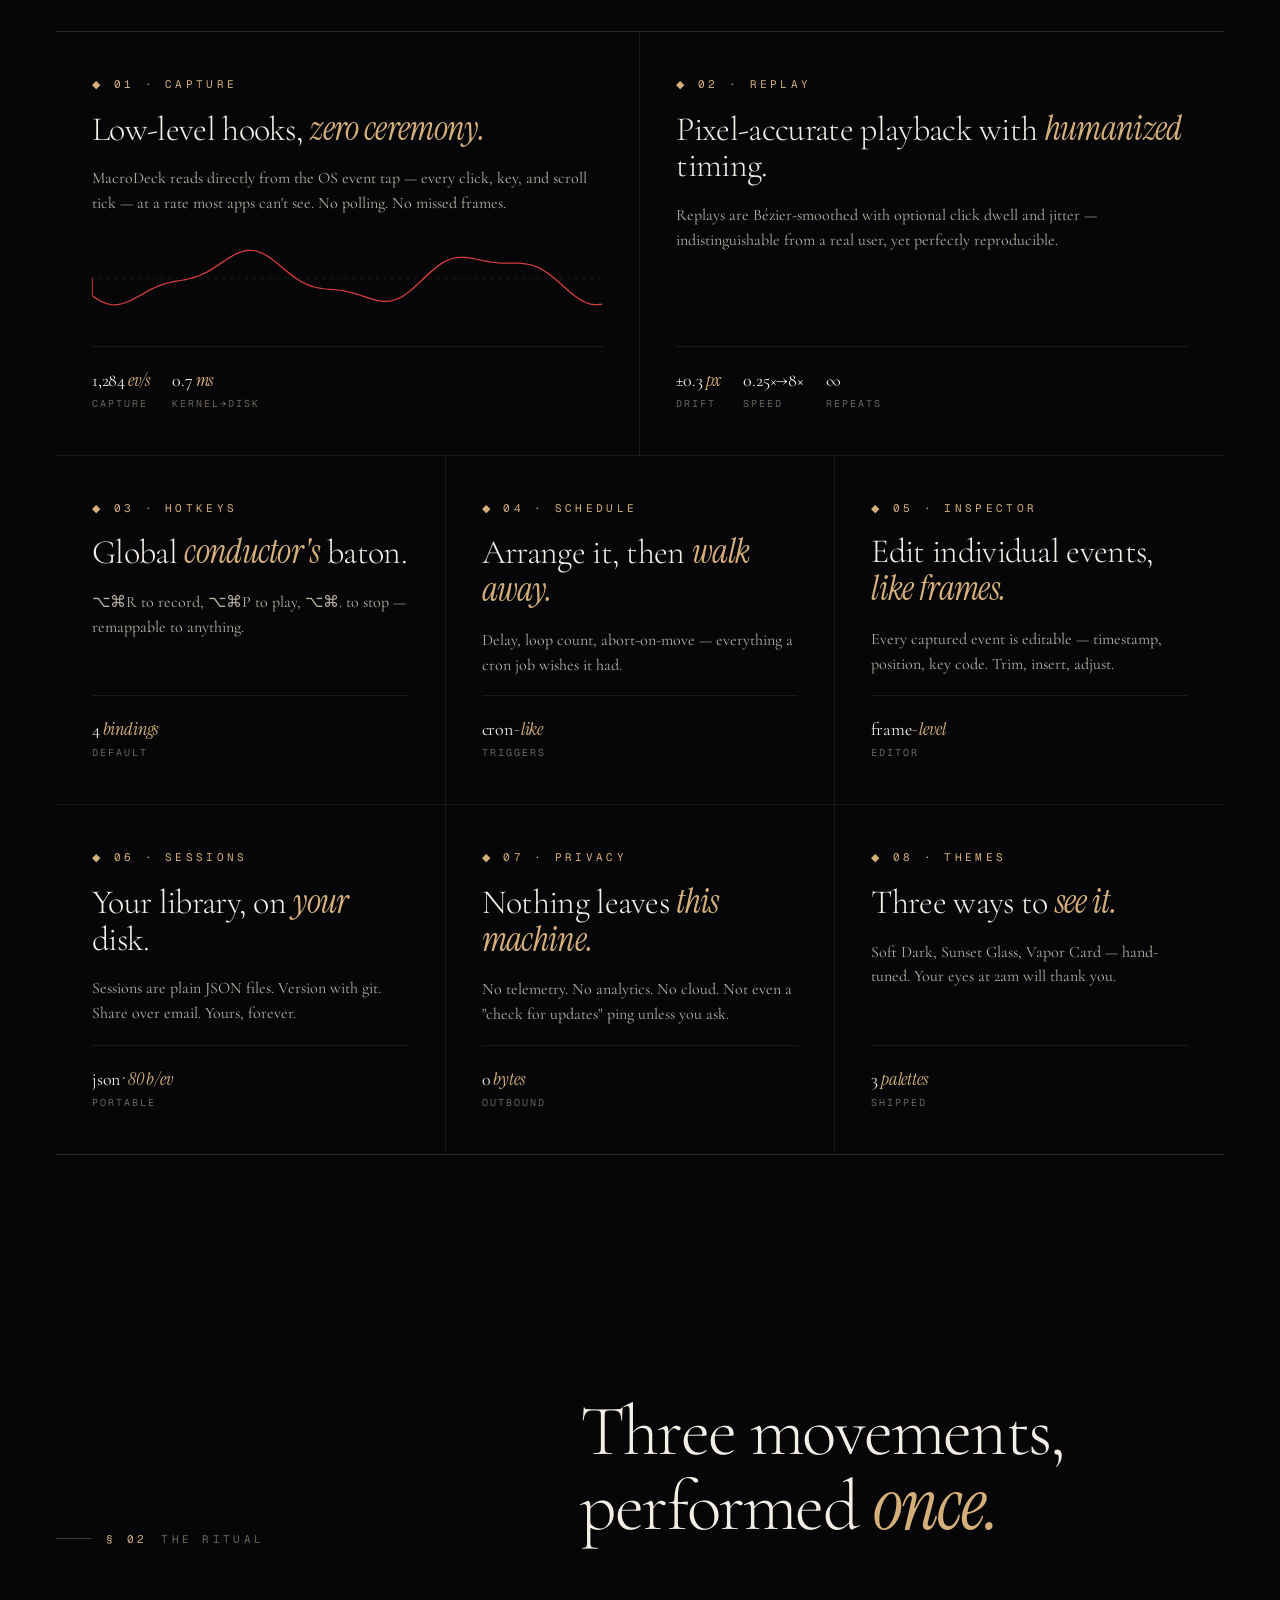
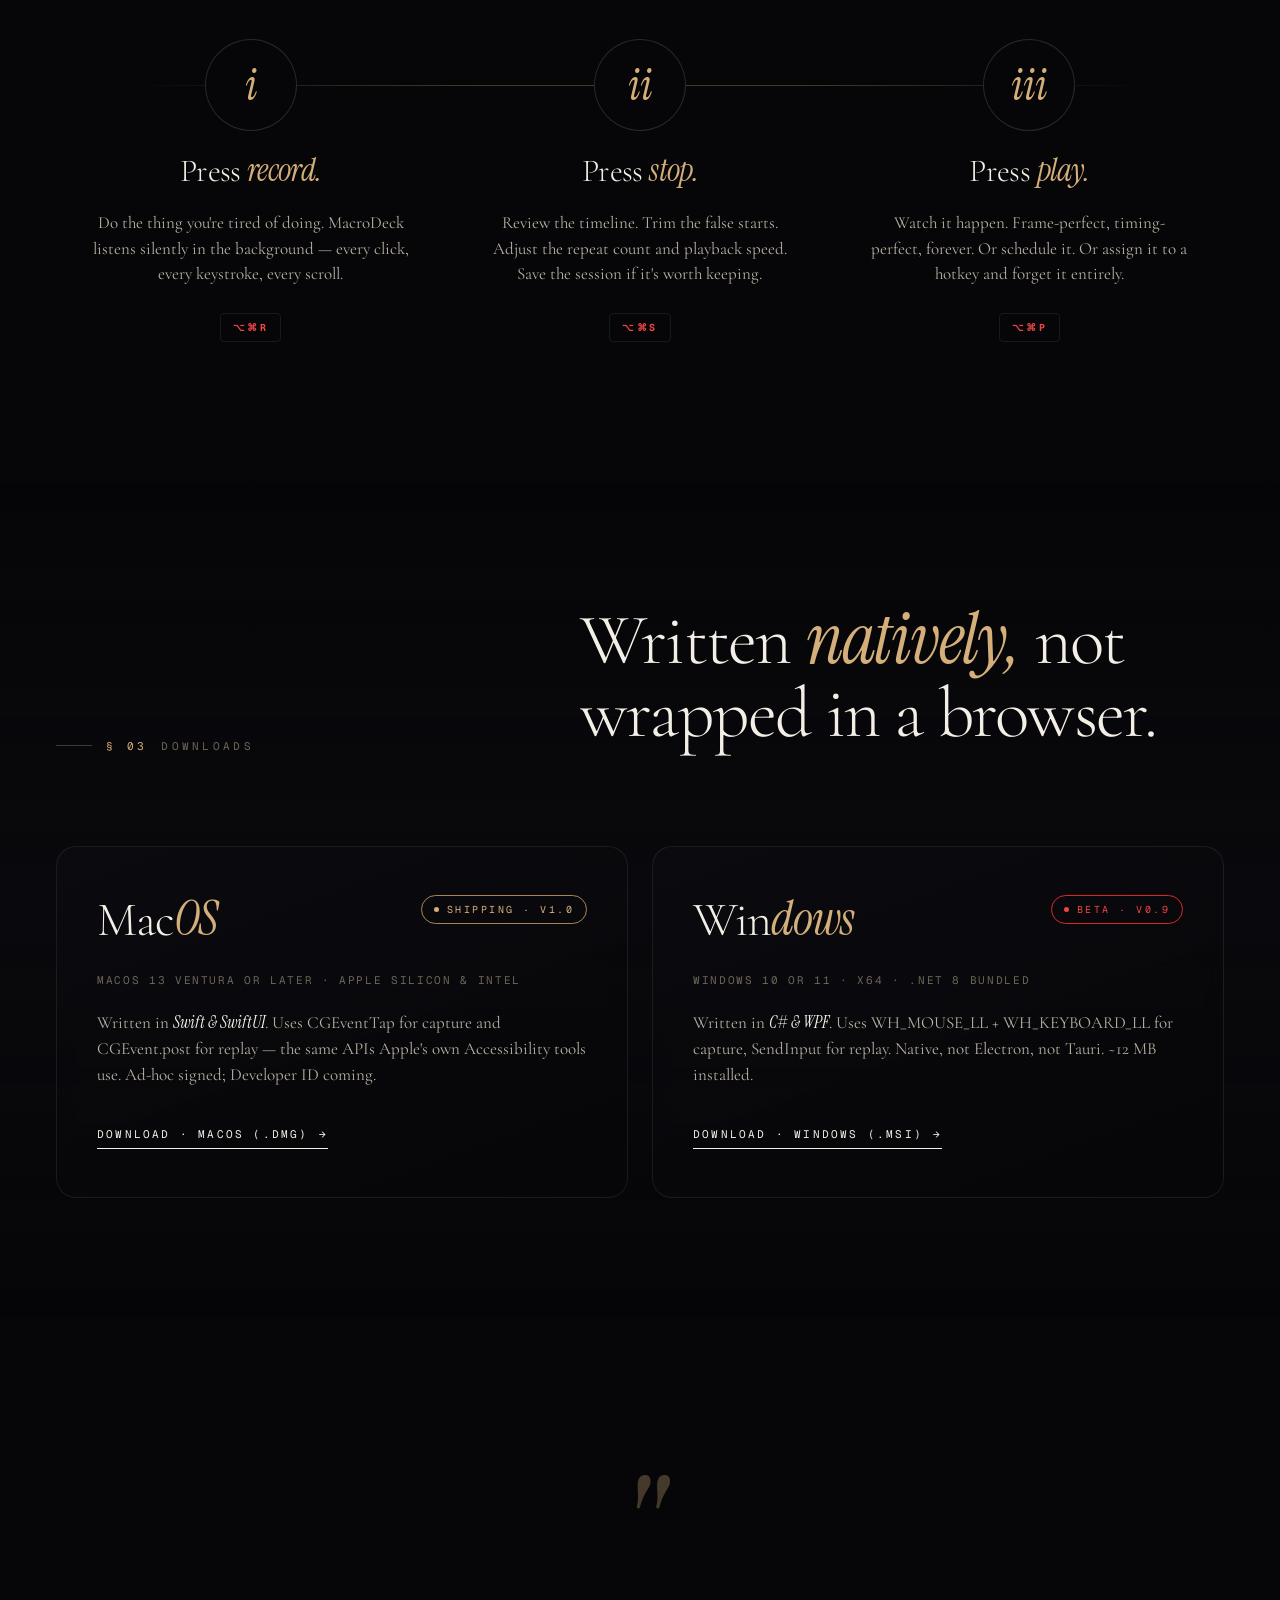
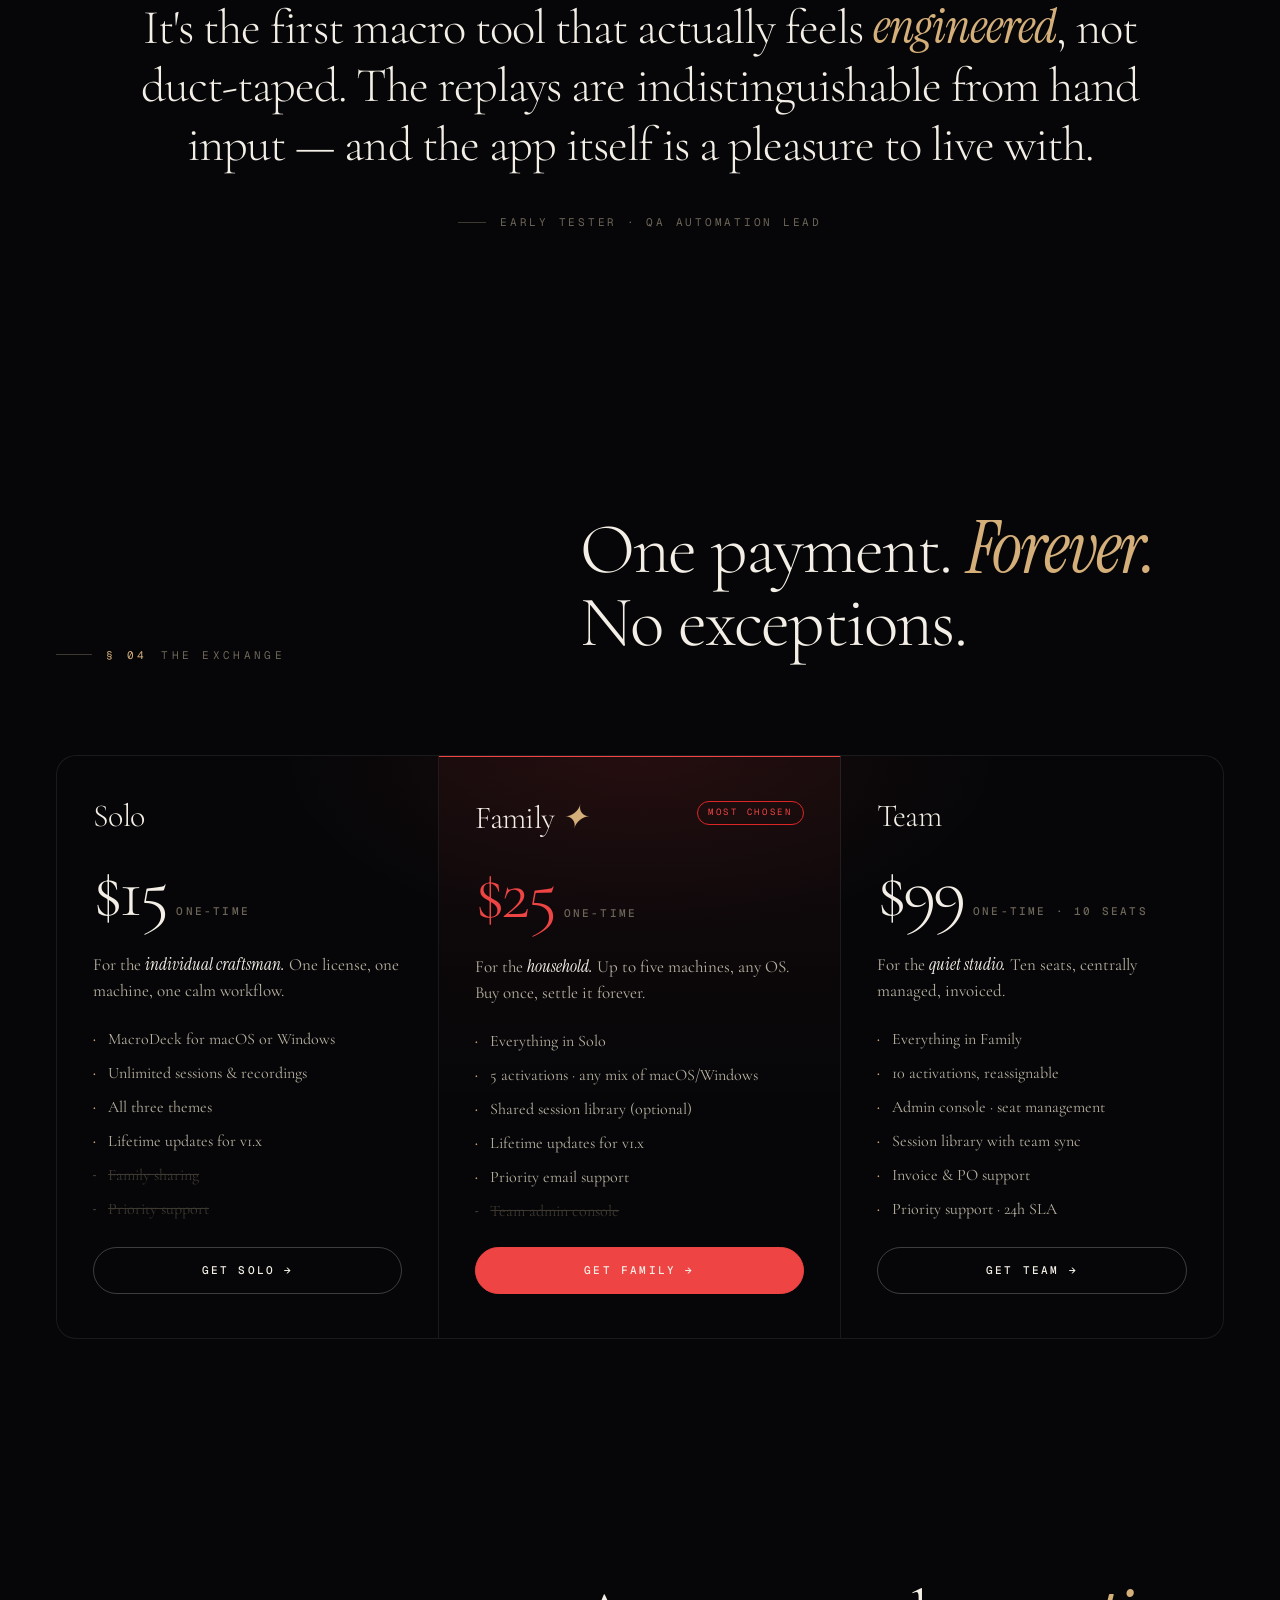
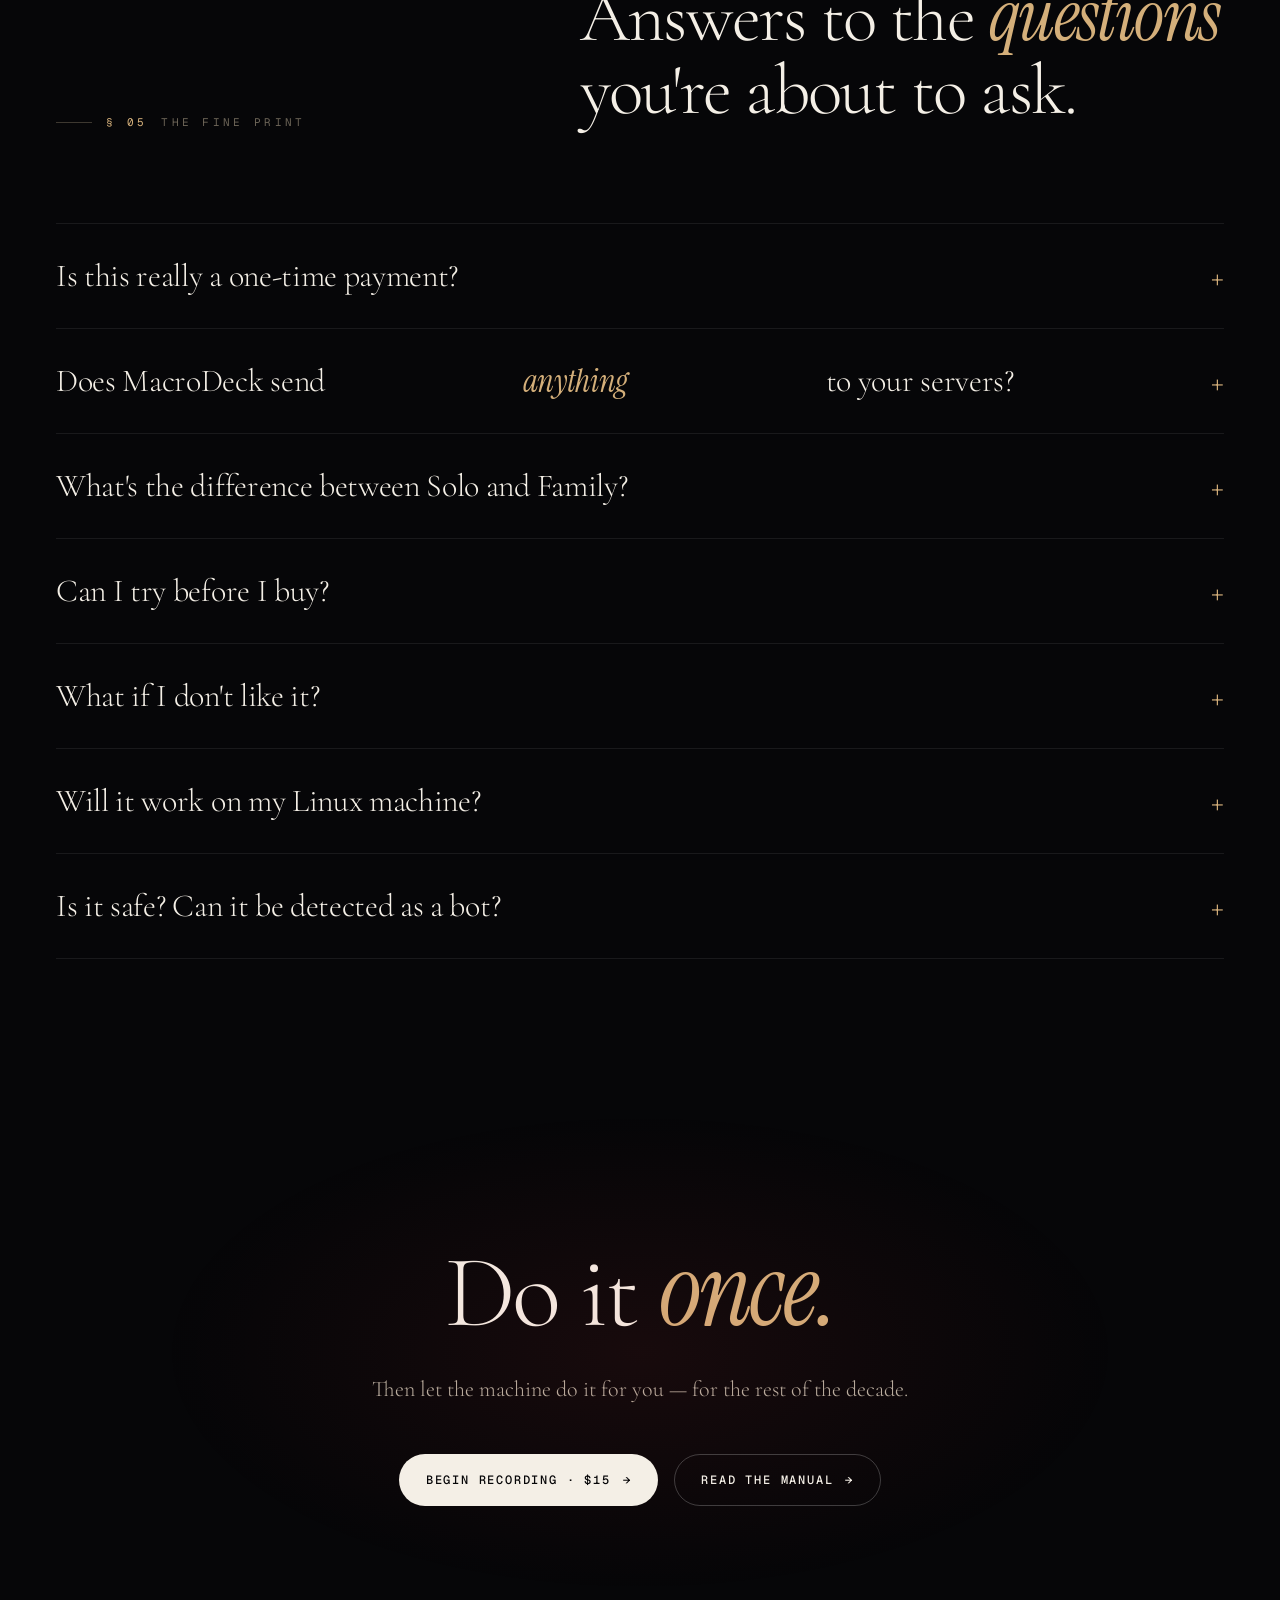
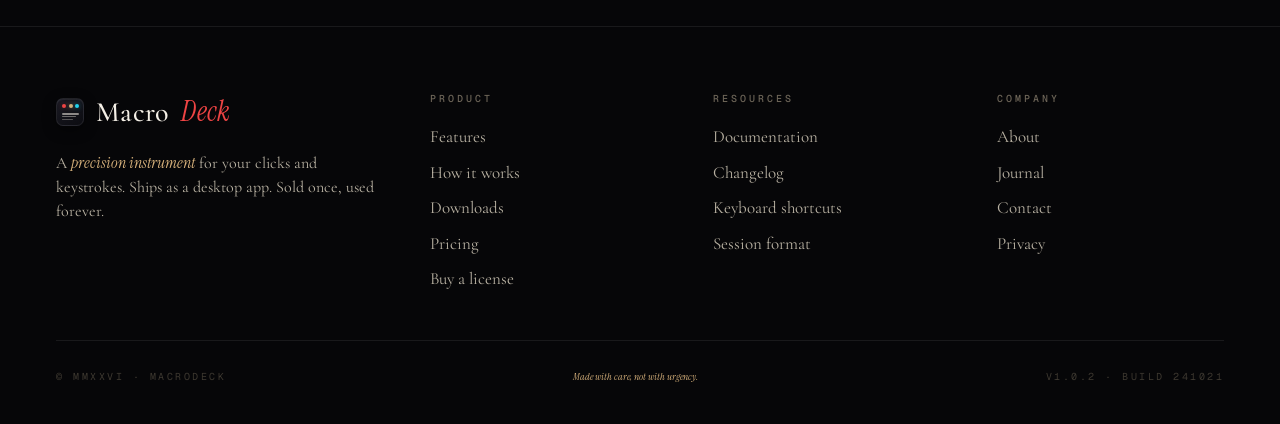
==== commit 2528dec5: "Fix: rotating headline runs off-screen — use real spaces between word-spans so lines wrap" ====
--- a/index.html
+++ b/index.html
@@ -191,7 +191,8 @@
 
   /* ─── Rotating headline animations ─── */
   h1 .char{display:inline-block;will-change:transform,opacity,filter;transition:transform 900ms var(--ease), opacity 900ms var(--ease), filter 900ms var(--ease)}
-  h1 .space{display:inline-block;width:0.28em}
+  /* Group chars within a word so they stay together, but allow wrapping between words */
+  h1 .word{display:inline-block;white-space:nowrap}
   /* A · Scatter */
   h1 .char.scatter-out{opacity:0;filter:blur(12px);transform:translate(var(--dx,0),var(--dy,0)) rotate(var(--rot,0)) scale(.4);transition-timing-function:cubic-bezier(.6,0,1,1)}
   h1 .char.scatter-in-init{opacity:0;filter:blur(14px);transform:translate(var(--dx,0),var(--dy,0)) rotate(var(--rot,0)) scale(1.6)}
@@ -908,28 +909,44 @@
 
     const flatten = h => h.flatMap(tok => [...tok.t].map(ch => ({ch, cls: tok.c || null})));
     const tokensToHTML = h => h.map(tok => {
-      const safe = tok.t.replace(/&/g,'&amp;').replace(/</g,'&lt;').replace(/ /g,'\u00A0');
+      const safe = tok.t.replace(/&/g,'&amp;').replace(/</g,'&lt;');
       return tok.c ? `<span class="${tok.c}">${safe}</span>` : safe;
     }).join('');
     const sleep = ms => new Promise(r => setTimeout(r, ms));
     const nextFrame = () => new Promise(r => requestAnimationFrame(() => requestAnimationFrame(r)));
     const settle = h => { el.innerHTML = tokensToHTML(h); };
 
+    // Groups a flat [{ch,cls}] list into words. Spaces become break points.
+    function groupWords(flat){
+      const words = [[]];
+      for (const c of flat){
+        if (c.ch === ' '){ words.push([]); }
+        else { words[words.length - 1].push(c); }
+      }
+      return words.filter(w => w.length > 0);
+    }
+
     function buildScatter(h){
       const frag = document.createDocumentFragment();
-      for (const tok of h) for (const ch of tok.t){
-        if (ch === ' '){ const s = document.createElement('span'); s.className = 'space'; frag.appendChild(s); continue; }
-        const sp = document.createElement('span');
-        sp.className = 'char' + (tok.c ? ' ' + tok.c : '');
-        sp.textContent = ch;
-        const angle = Math.random() * Math.PI * 2;
-        const dist = 200 + Math.random() * 400;
-        sp.style.setProperty('--dx', (Math.cos(angle)*dist).toFixed(0) + 'px');
-        sp.style.setProperty('--dy', (Math.sin(angle)*dist).toFixed(0) + 'px');
-        sp.style.setProperty('--rot', (Math.random()*360-180).toFixed(0) + 'deg');
-        sp.style.transitionDelay = (Math.random() * 250) + 'ms';
-        frag.appendChild(sp);
-      }
+      const words = groupWords(flatten(h));
+      words.forEach((word, wi) => {
+        if (wi > 0) frag.appendChild(document.createTextNode(' '));
+        const wordSpan = document.createElement('span');
+        wordSpan.className = 'word';
+        for (const c of word){
+          const sp = document.createElement('span');
+          sp.className = 'char' + (c.cls ? ' ' + c.cls : '');
+          sp.textContent = c.ch;
+          const angle = Math.random() * Math.PI * 2;
+          const dist = 200 + Math.random() * 400;
+          sp.style.setProperty('--dx', (Math.cos(angle)*dist).toFixed(0) + 'px');
+          sp.style.setProperty('--dy', (Math.sin(angle)*dist).toFixed(0) + 'px');
+          sp.style.setProperty('--rot', (Math.random()*360-180).toFixed(0) + 'deg');
+          sp.style.transitionDelay = (Math.random() * 250) + 'ms';
+          wordSpan.appendChild(sp);
+        }
+        frag.appendChild(wordSpan);
+      });
       return frag;
     }
     async function animScatter(current, next){
@@ -952,10 +969,20 @@
       const cur = flatten(current), nxt = flatten(next);
       const n = Math.max(cur.length, nxt.length);
       el.innerHTML = '';
+      // Build as a single .word span so chars stay together; rely on periodic
+      // closure+reopen on spaces so the line can wrap between words.
+      let wordSpan = document.createElement('span'); wordSpan.className = 'word';
+      el.appendChild(wordSpan);
+      const flippers = [];
       for (let i = 0; i < n; i++){
         const c = cur[i] || {ch:' ', cls:null};
         const x = nxt[i] || {ch:' ', cls:null};
-        if (c.ch === ' ' && x.ch === ' '){ const s = document.createElement('span'); s.className = 'space'; el.appendChild(s); continue; }
+        if (c.ch === ' ' && x.ch === ' '){
+          el.appendChild(document.createTextNode(' '));
+          wordSpan = document.createElement('span'); wordSpan.className = 'word';
+          el.appendChild(wordSpan);
+          continue;
+        }
         const w = document.createElement('span');
         w.className = 'flipper' + (x.cls ? ' ' + x.cls : '');
         const f = document.createElement('span'); f.className = 'face front';
@@ -964,13 +991,13 @@
         const b = document.createElement('span'); b.className = 'face back';
         b.textContent = x.ch === ' ' ? '\u00A0' : x.ch;
         w.appendChild(f); w.appendChild(b);
-        el.appendChild(w);
+        wordSpan.appendChild(w);
+        flippers.push(w);
       }
       await nextFrame();
-      const all = [...el.querySelectorAll('.flipper')];
       const stagger = 45;
-      all.forEach((f,i) => setTimeout(() => f.classList.add('flipping'), i * stagger));
-      await sleep(all.length * stagger + 800);
+      flippers.forEach((f,i) => setTimeout(() => f.classList.add('flipping'), i * stagger));
+      await sleep(flippers.length * stagger + 800);
       settle(next);
     }
 
@@ -982,7 +1009,7 @@
         const {cls} = flat[i];
         let j = i;
         while (j < cap && j < flat.length && flat[j].cls === cls) j++;
-        const safe = flat.slice(i, j).map(x => x.ch).join('').replace(/&/g,'&amp;').replace(/</g,'&lt;').replace(/ /g,'\u00A0');
+        const safe = flat.slice(i, j).map(x => x.ch).join('').replace(/&/g,'&amp;').replace(/</g,'&lt;');
         html += cls ? `<span class="${cls}">${safe}</span>` : safe;
         i = j;
       }
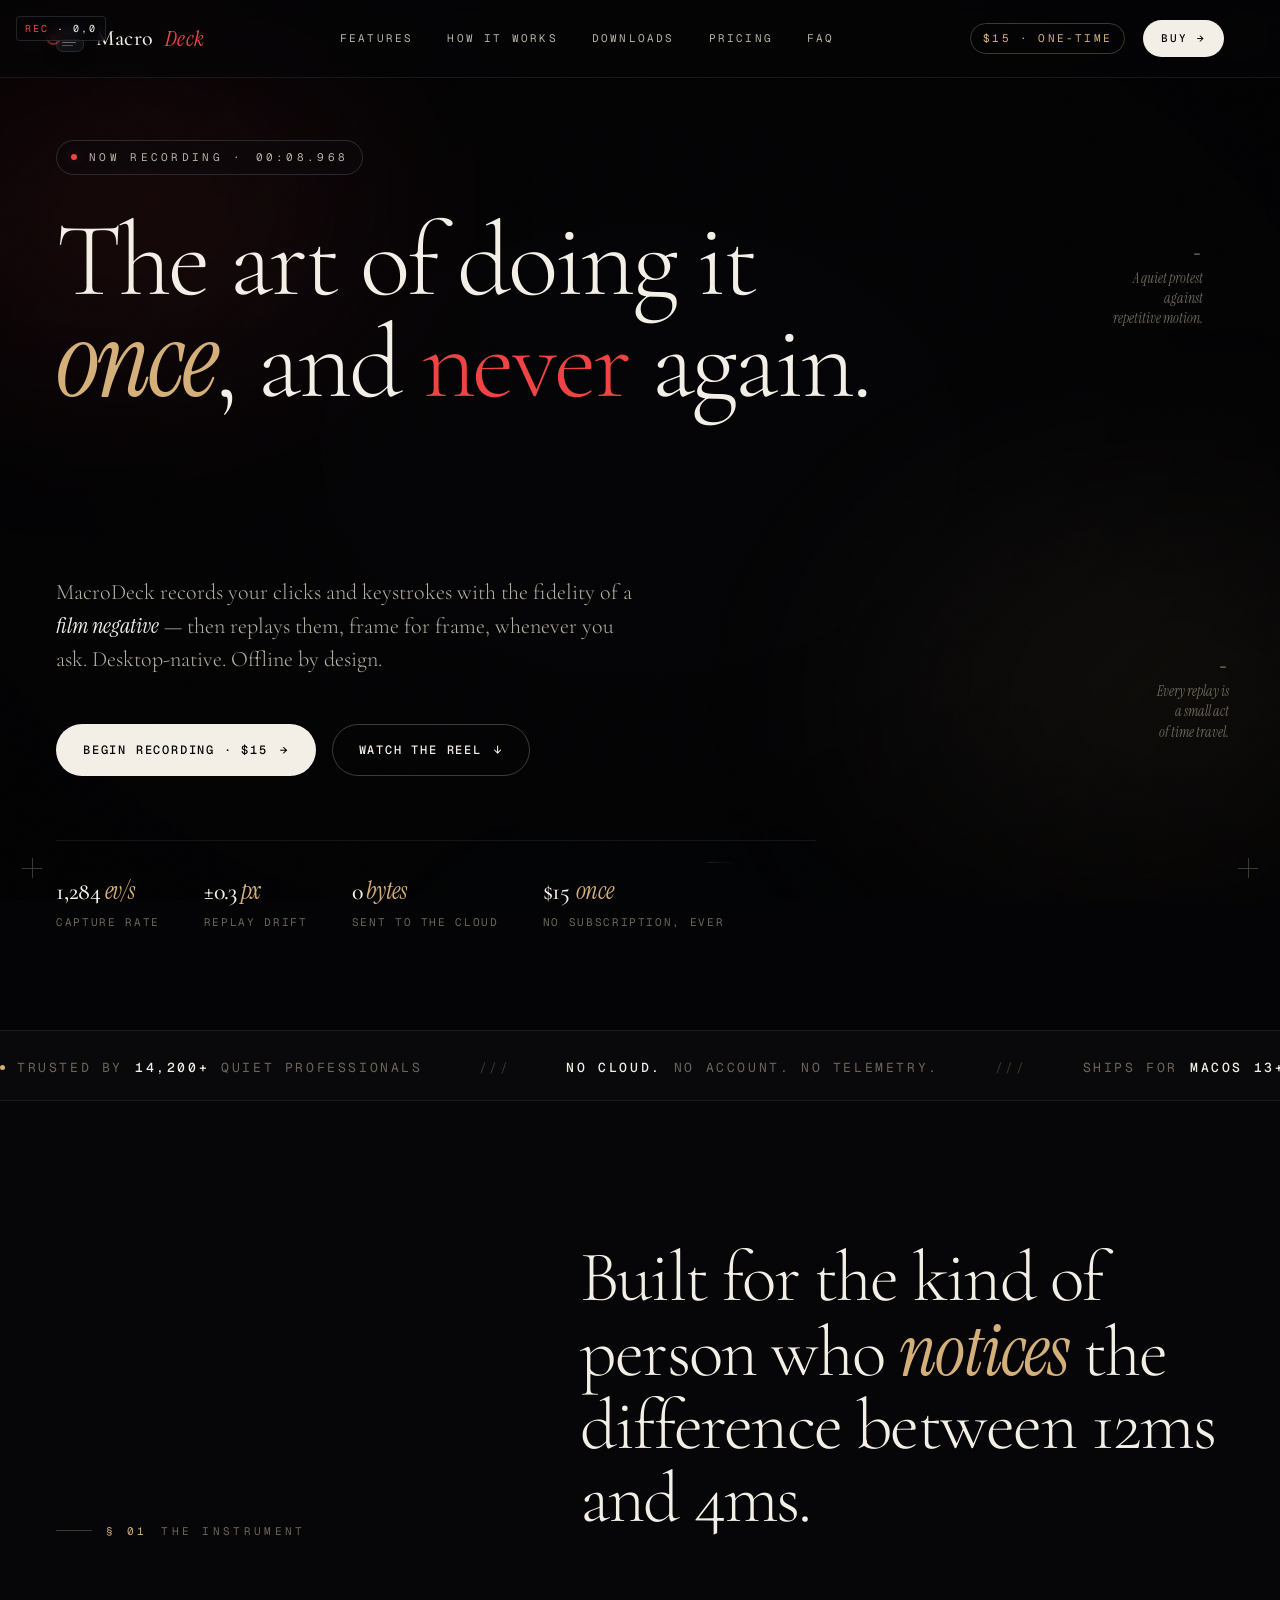
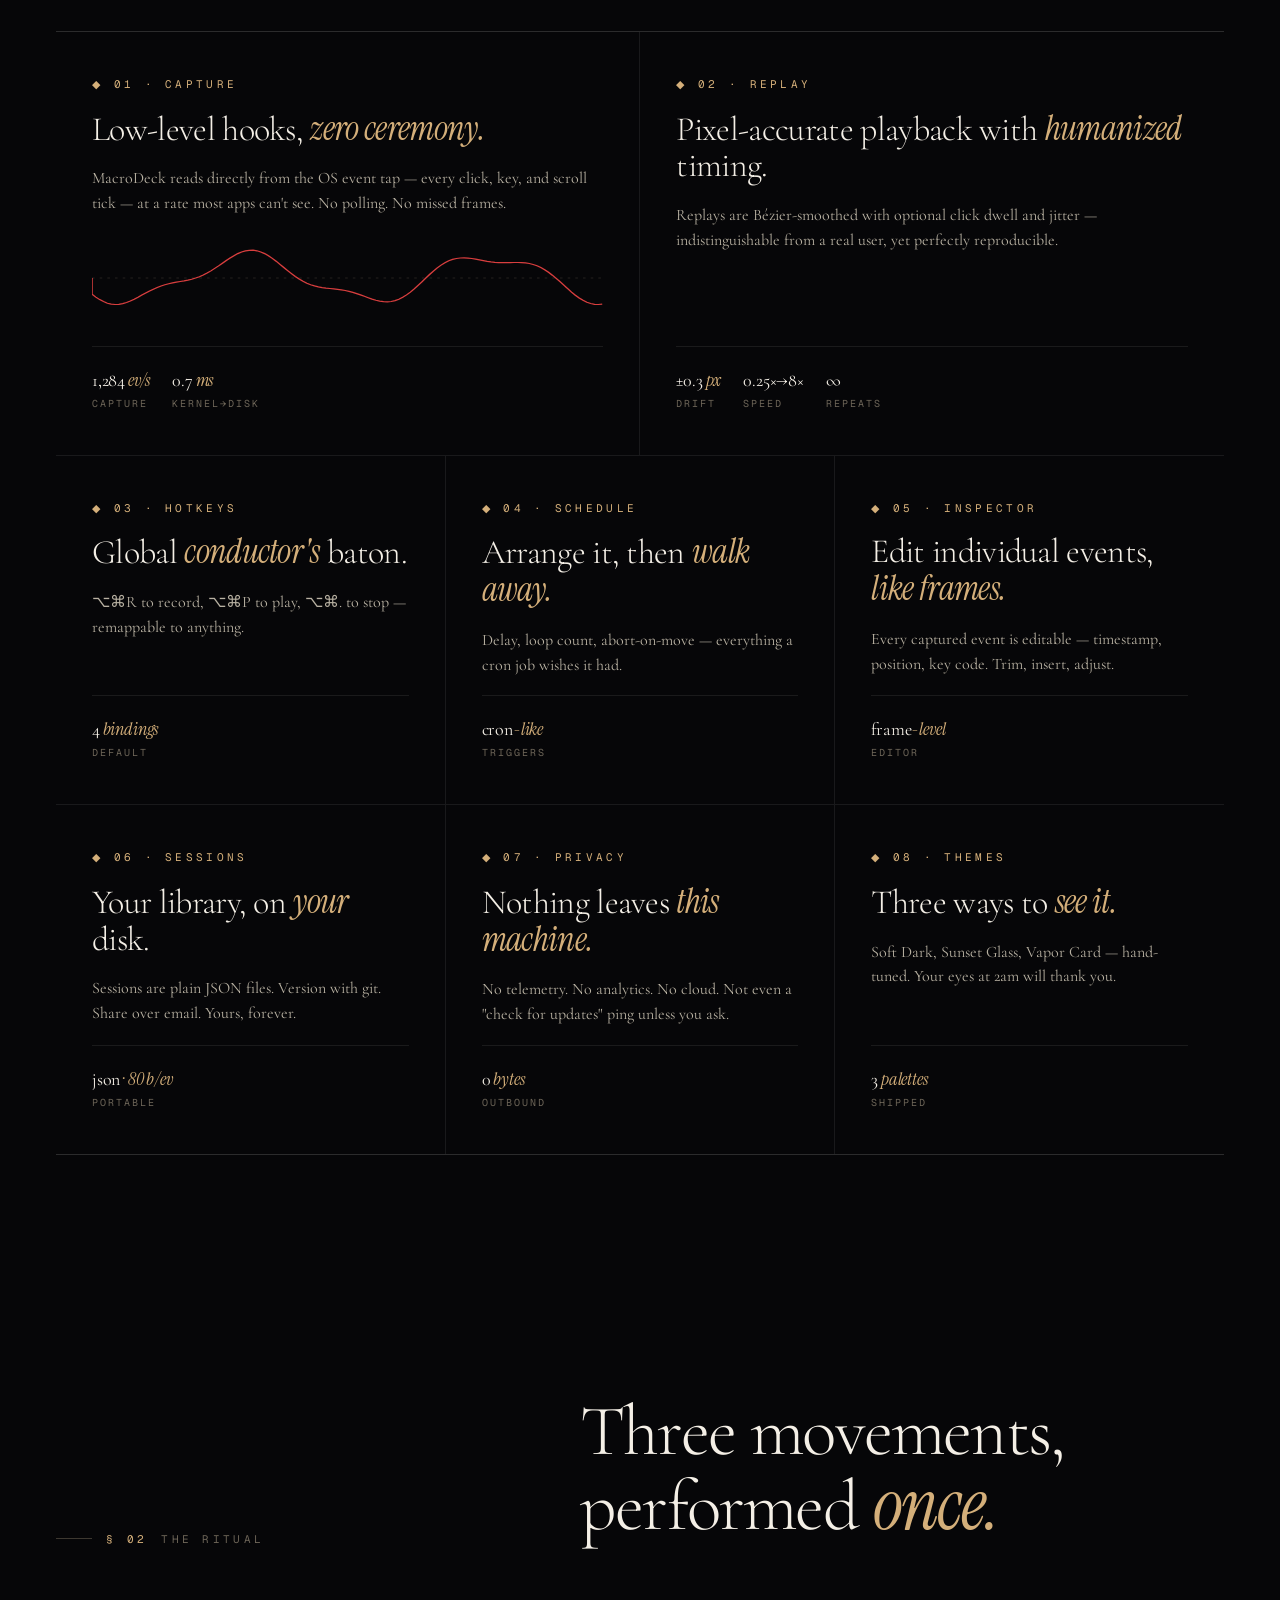
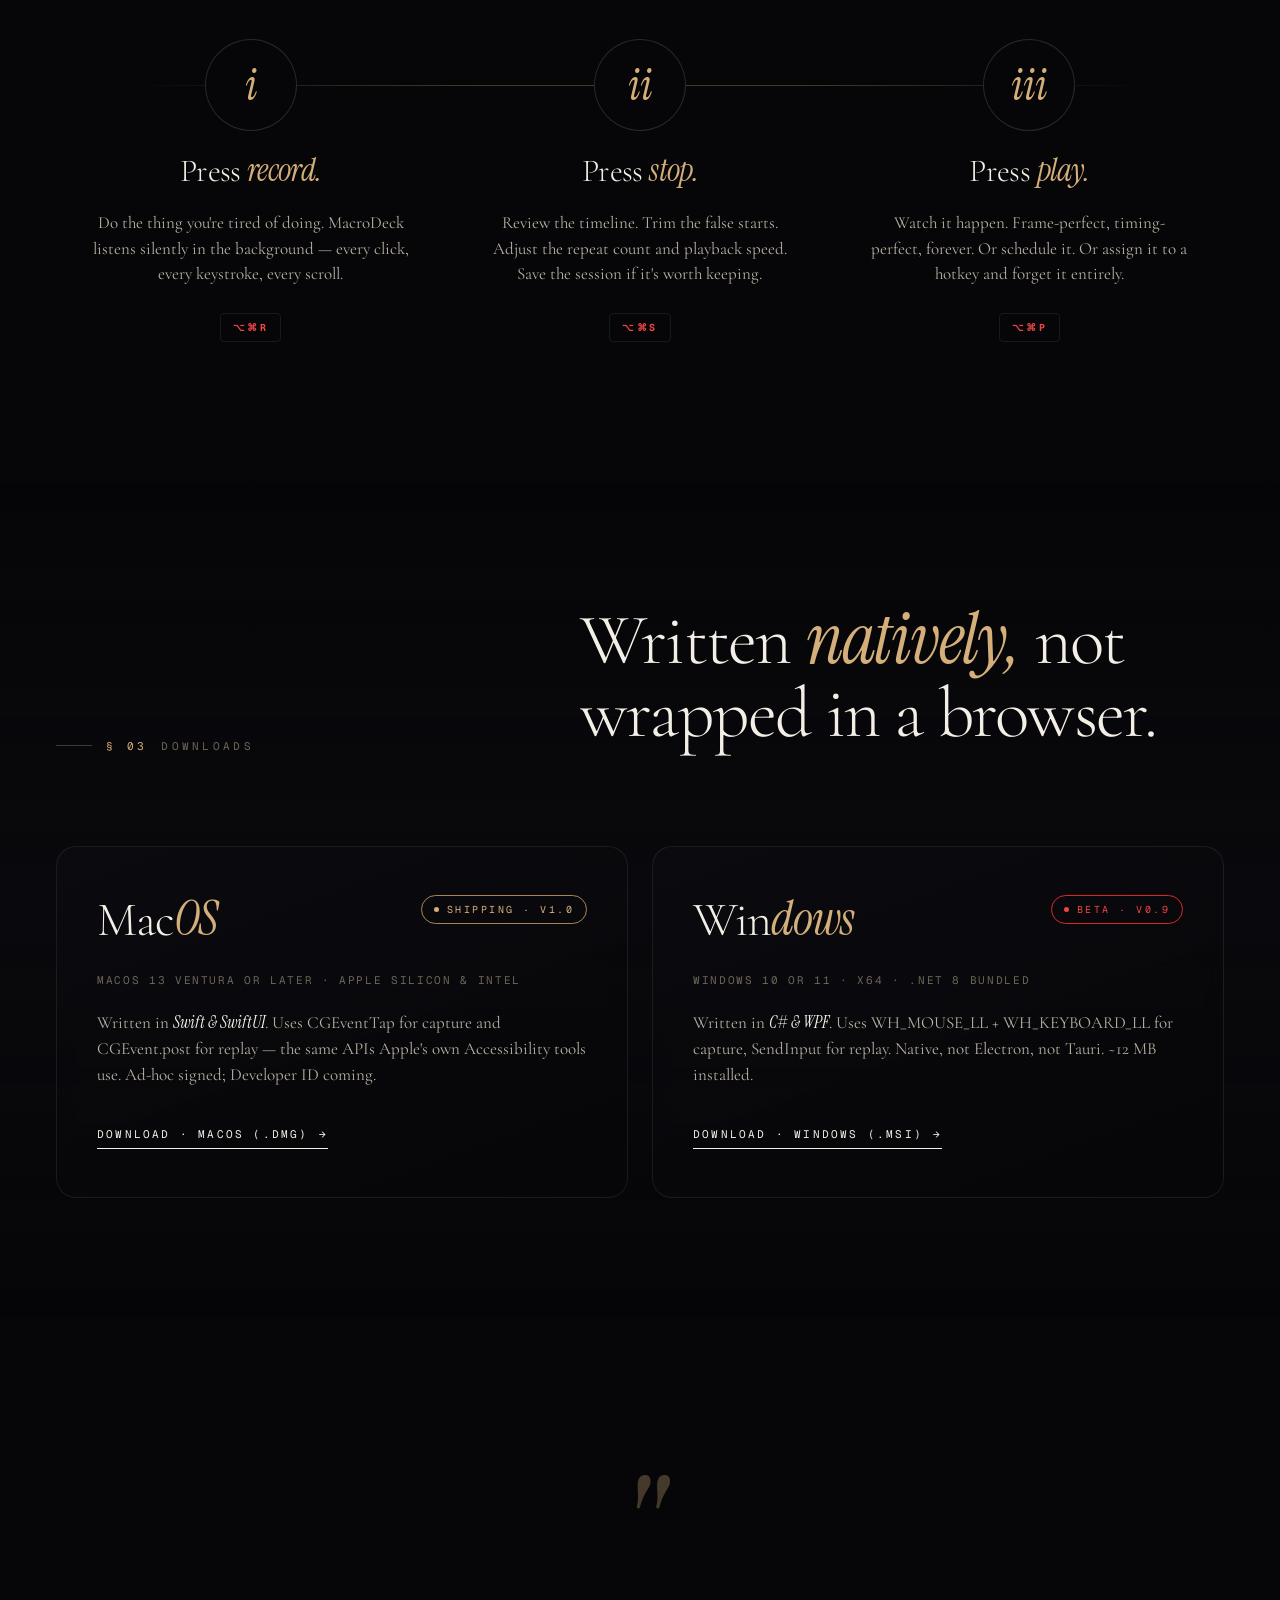
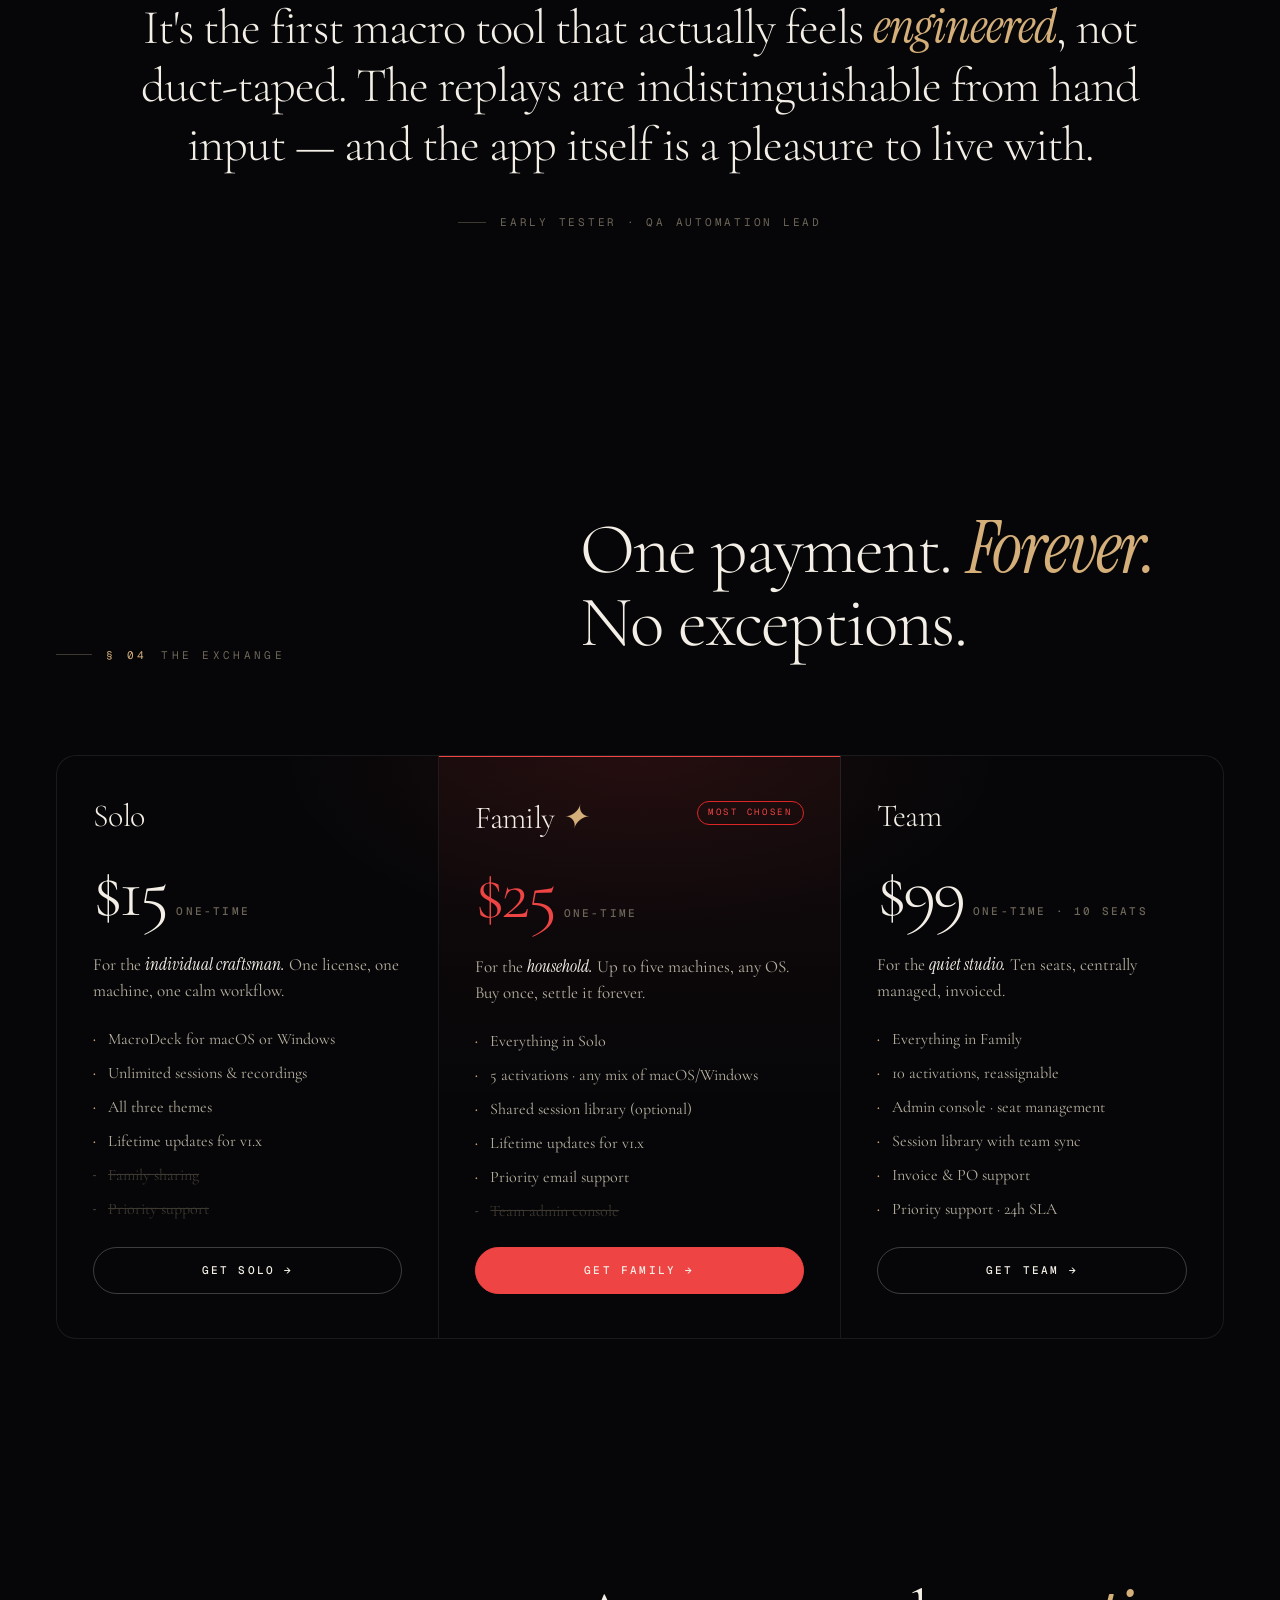
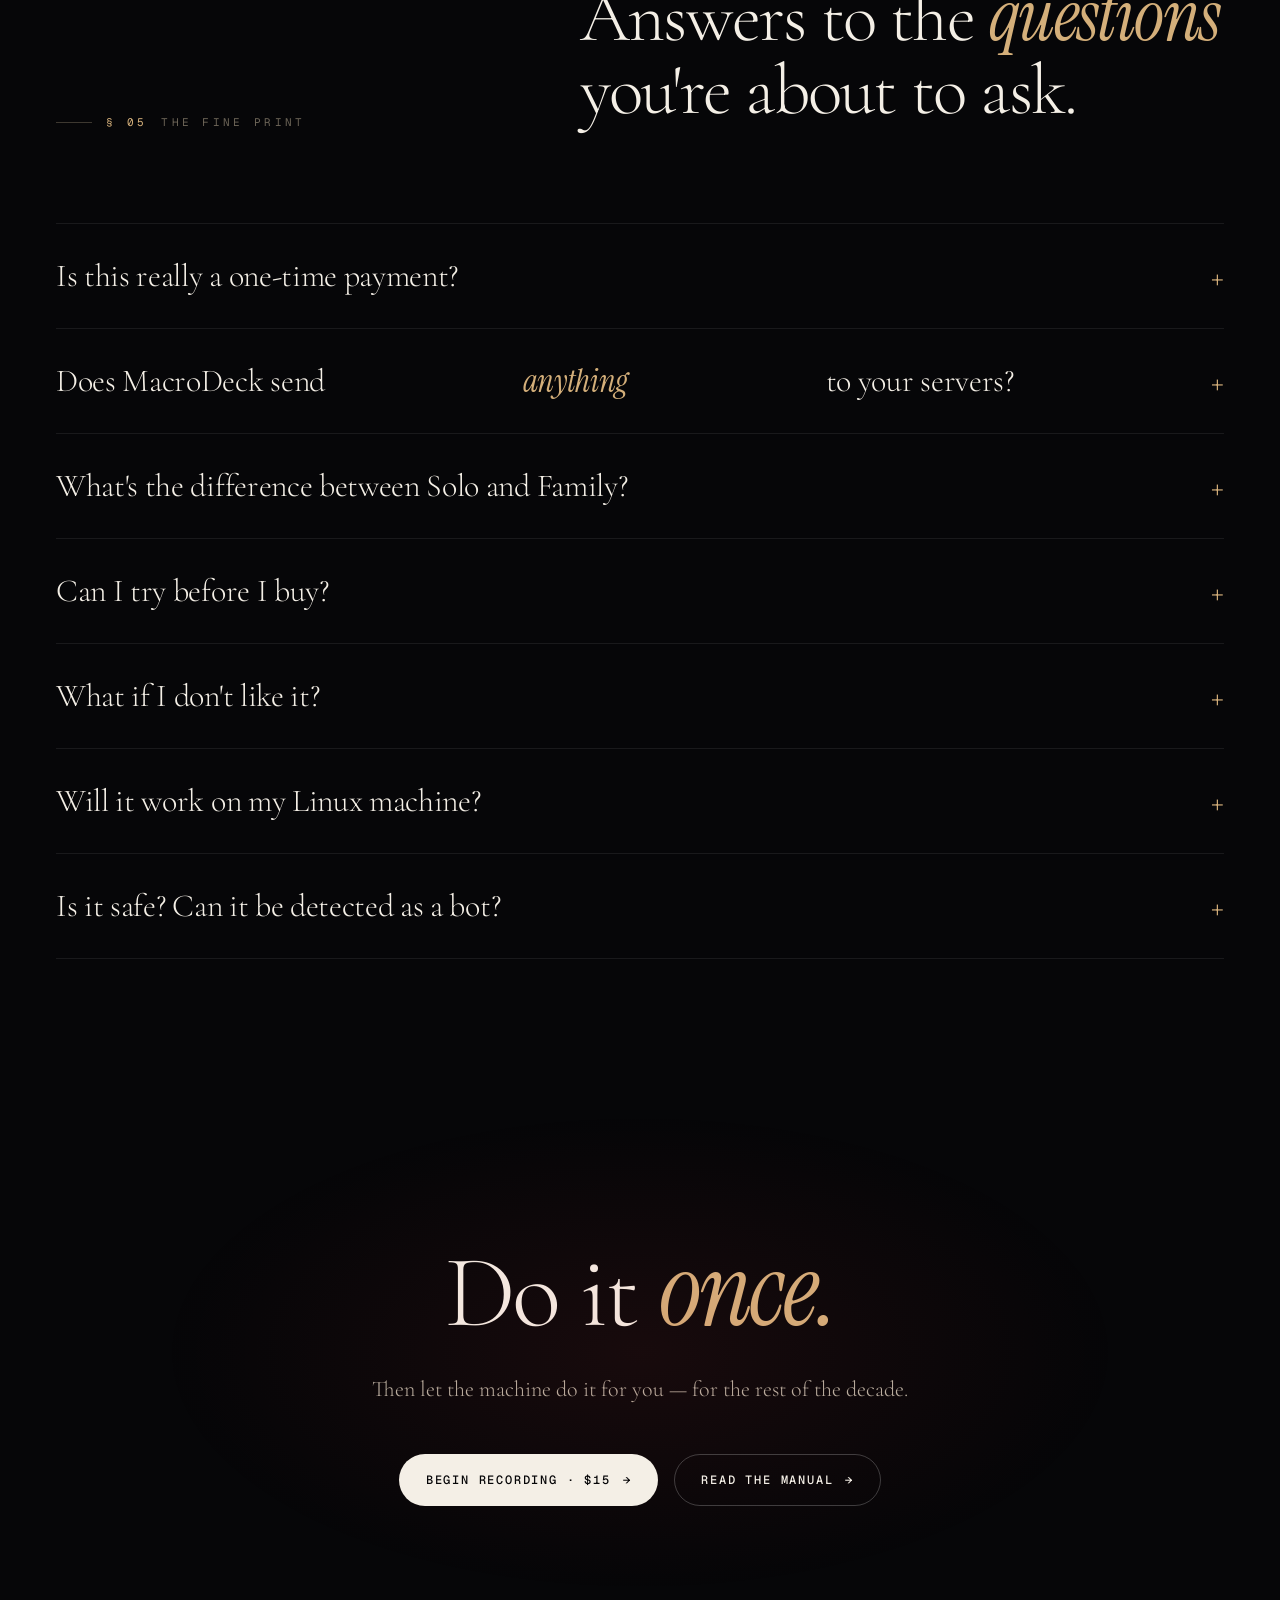
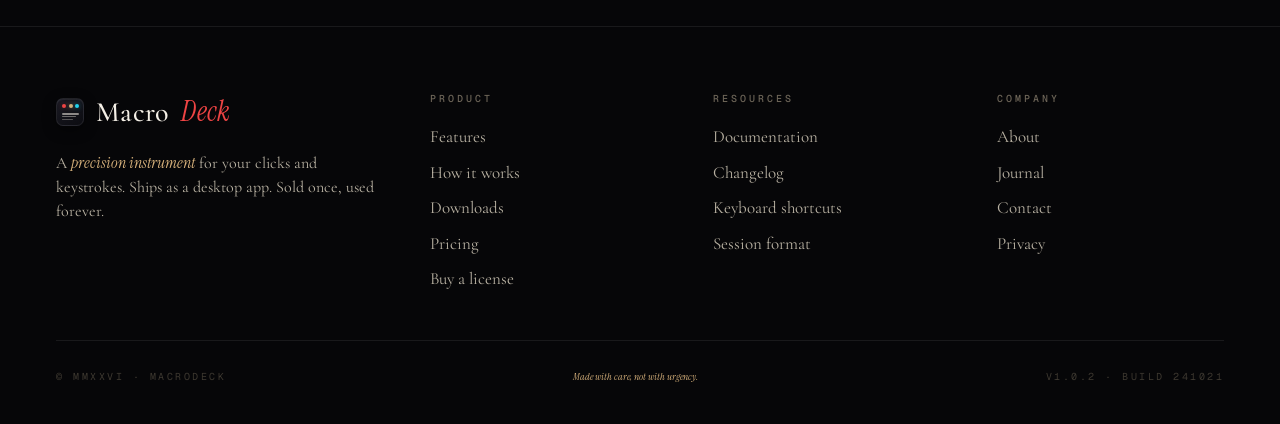
==== commit 1a632b89: "Mobile fixes: hamburger menu + hide custom cursor on touch devices" ====
--- a/index.html
+++ b/index.html
@@ -140,14 +140,44 @@
   nav.top .links{display:flex;gap:34px;font-family:'Geist Mono',monospace;font-size:11px;letter-spacing:.2em;text-transform:uppercase;color:var(--ink-1)}
   nav.top .links a{transition:color .25s}
   nav.top .links a:hover{color:var(--ink-0)}
+
+  /* Hamburger button — hidden on desktop, shown on mobile */
+  .nav-toggle{display:none;width:38px;height:38px;border:1px solid var(--rule-mid);border-radius:8px;background:rgba(12,12,17,.4);align-items:center;justify-content:center;flex-direction:column;gap:4px;cursor:pointer;padding:0;backdrop-filter:blur(8px)}
+  .nav-toggle span{display:block;width:18px;height:1.5px;background:var(--ink-0);border-radius:1px;transition:all .3s var(--ease)}
+  .nav-toggle.open span:nth-child(1){transform:translateY(5.5px) rotate(45deg)}
+  .nav-toggle.open span:nth-child(2){opacity:0}
+  .nav-toggle.open span:nth-child(3){transform:translateY(-5.5px) rotate(-45deg)}
   nav.top .right{display:flex;align-items:center;gap:18px}
   nav.top .price-pill{font-family:'Geist Mono',monospace;font-size:11px;letter-spacing:.2em;text-transform:uppercase;color:var(--gold);padding:6px 12px;border:1px solid var(--ink-3);border-radius:100px}
   .nav-btn{font-family:'Geist Mono',monospace;font-size:11px;letter-spacing:.18em;text-transform:uppercase;padding:10px 18px;border-radius:100px;background:var(--ink-0);color:var(--bg-0);font-weight:500;transition:all .3s var(--ease)}
   .nav-btn:hover{background:var(--accent);color:var(--ink-0)}
 
   @media (max-width:900px){
-    nav.top{padding:18px 22px}
-    nav.top .links{display:none}
+    nav.top{padding:14px 18px}
+    .nav-toggle{display:flex}
+    nav.top .links{
+      position:absolute;top:100%;left:0;right:0;
+      flex-direction:column;gap:0;padding:14px 22px 24px;
+      background:rgba(6,6,8,.96);backdrop-filter:blur(14px);
+      border-bottom:1px solid var(--rule);
+      transform-origin:top;
+      transform:scaleY(0);opacity:0;pointer-events:none;
+      transition:transform .28s var(--ease), opacity .28s var(--ease);
+    }
+    nav.top .links.open{transform:scaleY(1);opacity:1;pointer-events:auto}
+    nav.top .links a{padding:14px 0;border-bottom:1px solid var(--rule);font-size:13px;color:var(--ink-0)}
+    nav.top .links a:last-child{border-bottom:0}
+    nav.top .price-pill{display:none}
+    .logo{font-size:18px;gap:10px}
+    .logo-mark{width:24px;height:24px;padding:4px;gap:2px}
+    .nav-btn{padding:8px 14px;font-size:10px}
+  }
+
+  /* Touch devices: restore native cursor + hide custom ring + trail */
+  @media (hover: none), (pointer: coarse){
+    body, button, a, input, select, textarea{cursor:auto !important}
+    .cursor-core, .cursor-label, canvas.trail{display:none !important}
+    .margin-note{display:none}
   }
 
   /* ─── SHARED TYPOGRAPHY ─── */
@@ -436,6 +466,9 @@
   <div class="right">
     <span class="price-pill">$15 · One-time</span>
     <a href="checkout.html" class="nav-btn">Buy →</a>
+    <button class="nav-toggle" id="navToggle" aria-label="Menu" aria-expanded="false">
+      <span></span><span></span><span></span>
+    </button>
   </div>
 </nav>
 
@@ -893,6 +926,26 @@
     requestAnimationFrame(tick);
   }
   tick();
+
+  // ─── Mobile nav toggle ───
+  (function setupNav(){
+    const toggle = document.getElementById('navToggle');
+    const links = document.querySelector('nav.top .links');
+    if (!toggle || !links) return;
+    toggle.addEventListener('click', () => {
+      const open = links.classList.toggle('open');
+      toggle.classList.toggle('open', open);
+      toggle.setAttribute('aria-expanded', open ? 'true' : 'false');
+    });
+    // Close on link click (sections scroll into view)
+    links.querySelectorAll('a').forEach(a => {
+      a.addEventListener('click', () => {
+        links.classList.remove('open');
+        toggle.classList.remove('open');
+        toggle.setAttribute('aria-expanded', 'false');
+      });
+    });
+  })();
 
   // ─── ROTATING HEADLINE (4 animations on rotation) ───
   (function setupRotatingHeadline(){
